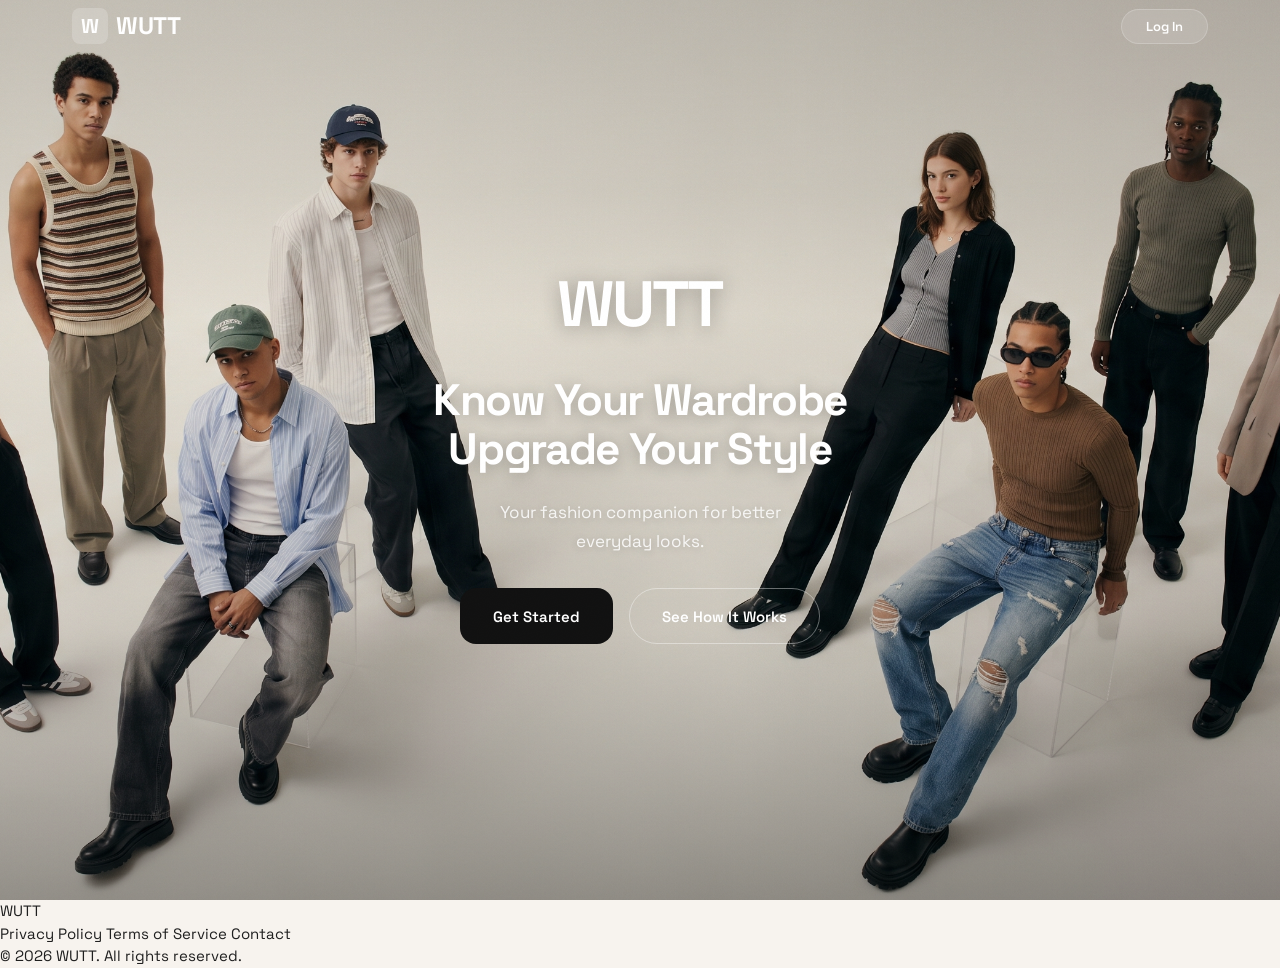
==== frontend/index.html @ 34804e74 "Checkpoint before Chapter 4 preparation" ====
<!DOCTYPE html>
<html lang="my">
<head>
  <meta charset="UTF-8">
  <meta name="viewport" content="width=device-width, initial-scale=1.0">
  <meta name="description" content="WUTT — Your wardrobe. Your occasion. Your perfect outfit. AI Fashion Companion.">
  <meta name="theme-color" content="#FFFFFF">
  <!-- Open Graph -->
  <meta property="og:title" content="WUTT — AI Personal Stylist">
  <meta property="og:description" content="Know your wardrobe. Upgrade your style. AI fashion companion for Myanmar.">
  <meta property="og:type" content="website">
  <meta property="og:image" content="assets/wutt-og-image.png">
  <meta property="og:image:width" content="1200">
  <meta property="og:image:height" content="630">
  <!-- Favicon -->
  <link rel="icon" type="image/svg+xml" href="assets/wutt-favicon.svg">
  <link rel="apple-touch-icon" href="assets/wutt-apple-touch-icon.png">
  <title>WUTT — AI Personal Stylist</title>
  <link rel="stylesheet" href="style.css">
  <link rel="preconnect" href="https://fonts.googleapis.com">
  <link rel="preconnect" href="https://fonts.gstatic.com" crossorigin>
  <link href="https://fonts.googleapis.com/css2?family=Space+Grotesk:wght@300;400;500;600;700&display=swap" rel="stylesheet">
</head>
<body>

  <a href="#main-content" class="skip-link">Skip to main content</a>

  <!-- Navbar — Logo + Login -->
  <nav class="navbar navbar--landing" role="navigation" aria-label="Main navigation">
    <div class="navbar__inner">
      <a href="/" class="navbar__logo" aria-label="WUTT Home">
        <span class="navbar__logo-icon" aria-hidden="true">W</span>
        WUTT
      </a>
      <button type="button" class="navbar__login-btn" id="navbarLoginBtn">Log In</button>
    </div>
  </nav>

  <!-- Landing Hero -->
  <main id="main-content">
    <section class="landing-hero" aria-labelledby="landing-hero-heading">
      <div class="landing-hero__bg" aria-hidden="true"></div>
      <div class="landing-hero__overlay" aria-hidden="true"></div>

      <div class="landing-hero__content">
        <div class="landing-hero__text">
          <div class="landing-hero__wordmark landing-hero__stagger-1" aria-hidden="true">WUTT</div>
          <h1 class="landing-hero__headline landing-hero__stagger-2" id="landing-hero-heading">
            Know Your Wardrobe<br>Upgrade Your Style
          </h1>
          <p class="landing-hero__subtitle landing-hero__stagger-3">
            Your fashion companion for better everyday looks.
          </p>
          <div class="landing-hero__cta landing-hero__stagger-3">
            <button type="button" class="btn btn--primary btn--lg" id="heroGetStartedBtn">Get Started</button>
            <button type="button" class="btn btn--ghost btn--lg" id="heroLearnMoreBtn">See How It Works</button>
          </div>
        </div>
      </div>
    </section>

    <!-- Landing Login Modal -->
    <div
      class="landing-modal-overlay" id="heroLoginOverlay"
      role="dialog" aria-modal="true" aria-labelledby="heroLoginTitle" aria-hidden="true"
    >
      <div class="login-card" id="heroLoginCard">
        <button class="login-card__close" id="heroLoginClose" aria-label="Close login" type="button">
          <svg width="18" height="18" viewBox="0 0 24 24" fill="none" stroke="currentColor" stroke-width="2.5" stroke-linecap="round" aria-hidden="true">
            <line x1="18" y1="6" x2="6" y2="18"/><line x1="6" y1="6" x2="18" y2="18"/>
          </svg>
        </button>
        <h2 class="login-card__title" id="heroLoginTitle">Welcome back</h2>
        <div class="login-card__social">
          <button type="button" class="btn btn--social" id="googleLoginBtn">
            <svg class="btn__icon" width="18" height="18" viewBox="0 0 24 24" aria-hidden="true">
              <path d="M22.56 12.25c0-.78-.07-1.53-.2-2.25H12v4.26h5.92a5.06 5.06 0 0 1-2.2 3.32v2.77h3.57c2.08-1.92 3.28-4.74 3.28-8.1z" fill="#4285F4"/>
              <path d="M12 23c2.97 0 5.46-.98 7.28-2.66l-3.57-2.77c-.98.66-2.23 1.06-3.71 1.06-2.86 0-5.29-1.93-6.16-4.53H2.18v2.84C3.99 20.53 7.7 23 12 23z" fill="#34A853"/>
              <path d="M5.84 14.09c-.22-.66-.35-1.36-.35-2.09s.13-1.43.35-2.09V7.07H2.18C1.43 8.55 1 10.22 1 12s.43 3.45 1.18 4.93l2.85-2.22.81-.62z" fill="#FBBC05"/>
              <path d="M12 5.38c1.62 0 3.06.56 4.21 1.64l3.15-3.15C17.45 2.09 14.97 1 12 1 7.7 1 3.99 3.47 2.18 7.07l3.66 2.84c.87-2.6 3.3-4.53 6.16-4.53z" fill="#EA4335"/>
            </svg>
            Continue with Google
          </button>
          <button type="button" class="btn btn--social btn--social-apple" id="appleLoginBtn">
            <svg class="btn__icon" width="18" height="18" viewBox="0 0 24 24" fill="currentColor" aria-hidden="true">
              <path d="M17.05 20.28c-.98.95-2.05.88-3.08.4-1.09-.5-2.08-.48-3.24 0-1.44.62-2.2.44-3.06-.4C2.79 15.25 3.51 7.59 9.05 7.31c1.35.07 2.29.74 3.08.8 1.18-.24 2.31-.93 3.57-.84 1.51.12 2.65.72 3.4 1.8-3.12 1.87-2.38 5.98.48 7.13-.57 1.5-1.31 2.99-2.54 4.09zM12.03 7.25c-.15-2.23 1.66-4.07 3.74-4.25.29 2.58-2.34 4.5-3.74 4.25z"/>
            </svg>
            Continue with Apple
          </button>
        </div>

        <div class="login-card__divider">
          <span>or</span>
        </div>

        <form class="login-card__form" id="heroLoginForm" novalidate>
          <div class="alert alert--error u-hidden" id="heroFormError" role="alert"></div>
          <div class="input">
            <label class="input__label" for="heroEmail">Email</label>
            <input class="input__field" type="email" id="heroEmail" name="email"
              placeholder="you@example.com" autocomplete="off" inputmode="email"
              required aria-required="true" aria-describedby="heroEmailError">
            <span class="input__error u-hidden" id="heroEmailError" role="alert"></span>
          </div>
          <div class="input">
            <label class="input__label" for="heroPassword">Password</label>
            <div class="input__wrapper">
              <input class="input__field" type="password" id="heroPassword" name="password"
                placeholder="Your password" autocomplete="new-password"
                required minlength="6" aria-required="true" aria-describedby="heroPasswordError">
              <button type="button" class="input__toggle-password" id="heroPasswordToggle" aria-label="Show password">
                <svg width="16" height="16" viewBox="0 0 24 24" fill="none" stroke="currentColor" stroke-width="2" stroke-linecap="round" aria-hidden="true">
                  <path d="M1 12s4-8 11-8 11 8 11 8-4 8-11 8-11-8-11-8z"/><circle cx="12" cy="12" r="3"/>
                </svg>
              </button>
            </div>
            <span class="input__error u-hidden" id="heroPasswordError" role="alert"></span>
          </div>
          <button type="button" class="login-card__forgot" id="heroForgotPassword">Forgot password?</button>
          <button type="submit" class="btn btn--primary btn--full" id="heroLoginSubmitBtn">
            <span class="btn__label">Log In</span>
            <span class="btn__spinner" aria-hidden="true"></span>
          </button>
        </form>

        <p class="login-card__switch">
          Don't have an account?
          <button type="button" id="heroSwitchToRegister" formnovalidate>Sign Up</button>
        </p>
      </div>
    </div>

    <!-- How WUTT styles you (hidden on landing) -->
    <section class="how-it-works u-hidden" aria-labelledby="how-heading">
      <h2 class="how-it-works__title" id="how-heading">How WUTT styles you</h2>
      <div class="how-it-works__grid">
        <div class="how-it-works__card">
          <div class="how-it-works__icon">
            <svg width="28" height="28" viewBox="0 0 24 24" fill="none" stroke="currentColor" stroke-width="1.5" stroke-linecap="round" stroke-linejoin="round">
              <path d="M23 19a2 2 0 0 1-2 2H3a2 2 0 0 1-2-2V8a2 2 0 0 1 2-2h4l2-3h6l2 3h4a2 2 0 0 1 2 2z"/>
              <circle cx="12" cy="13" r="4"/>
            </svg>
          </div>
          <h3 class="how-it-works__card-title">Know your wardrobe</h3>
          <p class="how-it-works__card-text">Upload your clothes. WUTT remembers them all.</p>
        </div>
        <div class="how-it-works__card">
          <div class="how-it-works__icon">
            <svg width="28" height="28" viewBox="0 0 24 24" fill="none" stroke="currentColor" stroke-width="1.5" stroke-linecap="round" stroke-linejoin="round">
              <circle cx="12" cy="12" r="10"/>
              <line x1="12" y1="8" x2="12" y2="12"/>
              <line x1="12" y1="12" x2="16" y2="12"/>
            </svg>
          </div>
          <h3 class="how-it-works__card-title">Match the moment</h3>
          <p class="how-it-works__card-text">Wedding, office, casual — WUTT picks what fits the occasion.</p>
        </div>
        <div class="how-it-works__card">
          <div class="how-it-works__icon">
            <svg width="28" height="28" viewBox="0 0 24 24" fill="none" stroke="currentColor" stroke-width="1.5" stroke-linecap="round" stroke-linejoin="round">
              <path d="M19 21l-7-5-7 5V5a2 2 0 0 1 2-2h10a2 2 0 0 1 2 2z"/>
            </svg>
          </div>
          <h3 class="how-it-works__card-title">Save the look</h3>
          <p class="how-it-works__card-text">Every outfit saved to your style history.</p>
        </div>
      </div>
    </section>
  </main>

  <!-- Footer -->
  <footer class="site-footer" role="contentinfo">
    <div class="site-footer__inner">
      <span class="site-footer__brand">WUTT</span>
      <nav class="site-footer__links" aria-label="Legal">
        <a href="#" class="site-footer__link">Privacy Policy</a>
        <a href="#" class="site-footer__link">Terms of Service</a>
        <a href="#" class="site-footer__link">Contact</a>
      </nav>
      <span class="site-footer__copy">&copy; 2026 WUTT. All rights reserved.</span>
    </div>
  </footer>

  <!-- Login Modal -->
  <div
    class="modal-overlay" id="loginModalOverlay"
    role="dialog" aria-modal="true" aria-labelledby="loginModalTitle" aria-hidden="true"
  >
    <div class="modal" id="loginModal">
      <div class="modal__header">
        <h2 class="modal__title" id="loginModalTitle">Log In</h2>
        <button class="modal__close" id="loginModalClose" aria-label="Close login dialog" type="button">
          <svg width="16" height="16" viewBox="0 0 24 24" fill="none" stroke="currentColor" stroke-width="2.5" stroke-linecap="round" aria-hidden="true">
            <line x1="18" y1="6" x2="6" y2="18"/><line x1="6" y1="6" x2="18" y2="18"/>
          </svg>
        </button>
      </div>
      <form id="loginForm" novalidate>
        <div class="modal__body">
          <div class="alert alert--error u-hidden" id="loginFormError" role="alert"></div>
          <div class="input">
            <label class="input__label" for="loginEmail">Email <span class="input__required" aria-hidden="true">*</span></label>
            <input class="input__field" type="email" id="loginEmail" name="email"
              placeholder="you@example.com" autocomplete="email" inputmode="email"
              required aria-required="true" aria-describedby="loginEmailError">
            <span class="input__error u-hidden" id="loginEmailError" role="alert"></span>
          </div>
          <div class="input">
            <label class="input__label" for="loginPassword">Password <span class="input__required" aria-hidden="true">*</span></label>
            <div class="input__wrapper">
              <input class="input__field" type="password" id="loginPassword" name="password"
                placeholder="Your password" autocomplete="current-password"
                required minlength="6" aria-required="true" aria-describedby="loginPasswordError">
              <button type="button" class="input__toggle-password" id="loginPasswordToggle" aria-label="Show password">
                <svg width="16" height="16" viewBox="0 0 24 24" fill="none" stroke="currentColor" stroke-width="2" stroke-linecap="round" aria-hidden="true">
                  <path d="M1 12s4-8 11-8 11 8 11 8-4 8-11 8-11-8-11-8z"/><circle cx="12" cy="12" r="3"/>
                </svg>
              </button>
            </div>
            <span class="input__error u-hidden" id="loginPasswordError" role="alert"></span>
          </div>
        </div>
        <div class="modal__footer">
          <button type="submit" class="btn btn--primary btn--full" id="loginSubmitBtn">
            <span class="btn__label">Log In</span>
            <span class="btn__spinner" aria-hidden="true"></span>
          </button>
          <p class="modal__switch">
            Don't have an account?
            <button type="button" id="switchToRegister" style="background:none;border:none;font-family:inherit;font-weight:600;font-size:inherit;color:var(--wutt-dark);cursor:pointer;">Sign Up</button>
          </p>
        </div>
      </form>
    </div>
  </div>

  <!-- Sign Up Modal -->
  <div
    class="landing-modal-overlay" id="registerModalOverlay"
    role="dialog" aria-modal="true" aria-labelledby="registerModalTitle" aria-hidden="true"
  >
    <div class="login-card" id="registerCard">
      <button class="login-card__close" id="registerModalClose" aria-label="Close sign up" type="button">
        <svg width="18" height="18" viewBox="0 0 24 24" fill="none" stroke="currentColor" stroke-width="2.5" stroke-linecap="round" aria-hidden="true">
          <line x1="18" y1="6" x2="6" y2="18"/><line x1="6" y1="6" x2="18" y2="18"/>
        </svg>
      </button>
      <h2 class="login-card__title" id="registerModalTitle">Create your style profile</h2>
      <p class="login-card__subtitle">Start building better everyday looks.</p>
      <div class="login-card__social">
        <button type="button" class="btn btn--social" id="googleRegisterBtn">
          <svg class="btn__icon" width="18" height="18" viewBox="0 0 24 24" aria-hidden="true">
            <path d="M22.56 12.25c0-.78-.07-1.53-.2-2.25H12v4.26h5.92a5.06 5.06 0 0 1-2.2 3.32v2.77h3.57c2.08-1.92 3.28-4.74 3.28-8.1z" fill="#4285F4"/>
            <path d="M12 23c2.97 0 5.46-.98 7.28-2.66l-3.57-2.77c-.98.66-2.23 1.06-3.71 1.06-2.86 0-5.29-1.93-6.16-4.53H2.18v2.84C3.99 20.53 7.7 23 12 23z" fill="#34A853"/>
            <path d="M5.84 14.09c-.22-.66-.35-1.36-.35-2.09s.13-1.43.35-2.09V7.07H2.18C1.43 8.55 1 10.22 1 12s.43 3.45 1.18 4.93l2.85-2.22.81-.62z" fill="#FBBC05"/>
            <path d="M12 5.38c1.62 0 3.06.56 4.21 1.64l3.15-3.15C17.45 2.09 14.97 1 12 1 7.7 1 3.99 3.47 2.18 7.07l3.66 2.84c.87-2.6 3.3-4.53 6.16-4.53z" fill="#EA4335"/>
          </svg>
          Continue with Google
        </button>
        <button type="button" class="btn btn--social btn--social-apple" id="appleRegisterBtn">
          <svg class="btn__icon" width="18" height="18" viewBox="0 0 24 24" fill="currentColor" aria-hidden="true">
            <path d="M17.05 20.28c-.98.95-2.05.88-3.08.4-1.09-.5-2.08-.48-3.24 0-1.44.62-2.2.44-3.06-.4C2.79 15.25 3.51 7.59 9.05 7.31c1.35.07 2.29.74 3.08.8 1.18-.24 2.31-.93 3.57-.84 1.51.12 2.65.72 3.4 1.8-3.12 1.87-2.38 5.98.48 7.13-.57 1.5-1.31 2.99-2.54 4.09zM12.03 7.25c-.15-2.23 1.66-4.07 3.74-4.25.29 2.58-2.34 4.5-3.74 4.25z"/>
          </svg>
          Continue with Apple
        </button>
      </div>

      <div class="login-card__divider">
        <span>or</span>
      </div>

      <form class="login-card__form" id="registerForm" novalidate>
        <div class="alert alert--error u-hidden" id="registerFormError" role="alert"></div>
        <div class="input">
          <label class="input__label" for="registerName">Name</label>
          <input class="input__field" type="text" id="registerName" name="name"
            placeholder="Your name" autocomplete="off"
            aria-describedby="registerNameError">
          <span class="input__error u-hidden" id="registerNameError" role="alert"></span>
        </div>
        <div class="input">
          <label class="input__label" for="registerEmail">Email</label>
          <input class="input__field" type="email" id="registerEmail" name="email"
            placeholder="you@example.com" autocomplete="off" inputmode="email"
            required aria-required="true" aria-describedby="registerEmailError">
          <span class="input__error u-hidden" id="registerEmailError" role="alert"></span>
        </div>
        <div class="input">
          <label class="input__label" for="registerPassword">Password</label>
          <div class="input__wrapper">
            <input class="input__field" type="password" id="registerPassword" name="password"
              placeholder="At least 6 characters" autocomplete="new-password"
              required minlength="6" aria-required="true" aria-describedby="registerPasswordError">
            <button type="button" class="input__toggle-password" id="registerPasswordToggle" aria-label="Show password">
              <svg width="16" height="16" viewBox="0 0 24 24" fill="none" stroke="currentColor" stroke-width="2" stroke-linecap="round" aria-hidden="true">
                <path d="M1 12s4-8 11-8 11 8 11 8-4 8-11 8-11-8-11-8z"/><circle cx="12" cy="12" r="3"/>
              </svg>
            </button>
          </div>
          <span class="input__error u-hidden" id="registerPasswordError" role="alert"></span>
        </div>
        <button type="submit" class="btn btn--primary btn--full" id="registerSubmitBtn">
          <span class="btn__label">Create Account</span>
          <span class="btn__spinner" aria-hidden="true"></span>
        </button>
      </form>

      <p class="login-card__switch">
        Already have an account?
        <button type="button" id="switchToLogin" formnovalidate>Log In</button>
      </p>
    </div>
  </div>

  <!-- Style Quiz — Onboarding -->
  <section class="style-quiz u-hidden" id="styleQuiz" aria-labelledby="styleQuizHeading">
    <div class="style-quiz__inner">
      <header class="style-quiz__header">
        <span class="style-quiz__step">Step 1 of 2</span>
        <h1 class="style-quiz__title" id="styleQuizHeading">What style feels most like you?</h1>
        <p class="style-quiz__subtitle">Pick all that resonate. We'll refine as you go.</p>
      </header>

      <div class="style-quiz__grid" id="styleQuizGrid">
        <button type="button" class="style-card" data-style="minimal" aria-pressed="false">
          <div class="style-card__visual style-card__visual--minimal">
            <img class="style-card__img" src="assets/styles/minimal.png" alt="" loading="lazy" onerror="this.style.display='none'">
          </div>
          <div class="style-card__info">
            <span class="style-card__label">Minimal</span>
            <span class="style-card__tag">Clean lines · Neutral tones</span>
          </div>
          <span class="style-card__check" aria-hidden="true">
            <svg width="14" height="14" viewBox="0 0 24 24" fill="none" stroke="currentColor" stroke-width="3" stroke-linecap="round" stroke-linejoin="round"><polyline points="20 6 9 17 4 12"/></svg>
          </span>
        </button>

        <button type="button" class="style-card" data-style="streetwear" aria-pressed="false">
          <div class="style-card__visual style-card__visual--streetwear">
            <img class="style-card__img" src="assets/styles/streetwear.png" alt="" loading="lazy" onerror="this.style.display='none'">
          </div>
          <div class="style-card__info">
            <span class="style-card__label">Streetwear</span>
            <span class="style-card__tag">Oversized · Relaxed · Off-duty</span>
          </div>
          <span class="style-card__check" aria-hidden="true">
            <svg width="14" height="14" viewBox="0 0 24 24" fill="none" stroke="currentColor" stroke-width="3" stroke-linecap="round" stroke-linejoin="round"><polyline points="20 6 9 17 4 12"/></svg>
          </span>
        </button>

        <button type="button" class="style-card" data-style="old-money" aria-pressed="false">
          <div class="style-card__visual style-card__visual--old-money">
            <img class="style-card__img" src="assets/styles/old-money.png" alt="" loading="lazy" onerror="this.style.display='none'">
          </div>
          <div class="style-card__info">
            <span class="style-card__label">Old Money</span>
            <span class="style-card__tag">Tailored · Neutral · Refined</span>
          </div>
          <span class="style-card__check" aria-hidden="true">
            <svg width="14" height="14" viewBox="0 0 24 24" fill="none" stroke="currentColor" stroke-width="3" stroke-linecap="round" stroke-linejoin="round"><polyline points="20 6 9 17 4 12"/></svg>
          </span>
        </button>

        <button type="button" class="style-card" data-style="clean-fit" aria-pressed="false">
          <div class="style-card__visual style-card__visual--clean-fit">
            <img class="style-card__img" src="assets/styles/clean-fit.png" alt="" loading="lazy" onerror="this.style.display='none'">
          </div>
          <div class="style-card__info">
            <span class="style-card__label">Clean Fit</span>
            <span class="style-card__tag">Crisp basics · Everyday style</span>
          </div>
          <span class="style-card__check" aria-hidden="true">
            <svg width="14" height="14" viewBox="0 0 24 24" fill="none" stroke="currentColor" stroke-width="3" stroke-linecap="round" stroke-linejoin="round"><polyline points="20 6 9 17 4 12"/></svg>
          </span>
        </button>

        <button type="button" class="style-card" data-style="korean-casual" aria-pressed="false">
          <div class="style-card__visual style-card__visual--korean-casual">
            <img class="style-card__img" src="assets/styles/korean-casual.png" alt="" loading="lazy" onerror="this.style.display='none'">
          </div>
          <div class="style-card__info">
            <span class="style-card__label">Korean Casual</span>
            <span class="style-card__tag">Soft layers · Calm tones</span>
          </div>
          <span class="style-card__check" aria-hidden="true">
            <svg width="14" height="14" viewBox="0 0 24 24" fill="none" stroke="currentColor" stroke-width="3" stroke-linecap="round" stroke-linejoin="round"><polyline points="20 6 9 17 4 12"/></svg>
          </span>
        </button>

        <button type="button" class="style-card" data-style="vintage" aria-pressed="false">
          <div class="style-card__visual style-card__visual--vintage">
            <img class="style-card__img" src="assets/styles/vintage.png" alt="" loading="lazy" onerror="this.style.display='none'">
          </div>
          <div class="style-card__info">
            <span class="style-card__label">Vintage</span>
            <span class="style-card__tag">Retro textures · Modern thrift</span>
          </div>
          <span class="style-card__check" aria-hidden="true">
            <svg width="14" height="14" viewBox="0 0 24 24" fill="none" stroke="currentColor" stroke-width="3" stroke-linecap="round" stroke-linejoin="round"><polyline points="20 6 9 17 4 12"/></svg>
          </span>
        </button>

        <button type="button" class="style-card" data-style="y2k" aria-pressed="false">
          <div class="style-card__visual style-card__visual--y2k">
            <img class="style-card__img" src="assets/styles/y2k.png" alt="" loading="lazy" onerror="this.style.display='none'">
          </div>
          <div class="style-card__info">
            <span class="style-card__label">Y2K</span>
            <span class="style-card__tag">playful · nostalgic · statement</span>
          </div>
          <span class="style-card__check" aria-hidden="true">
            <svg width="14" height="14" viewBox="0 0 24 24" fill="none" stroke="currentColor" stroke-width="3" stroke-linecap="round" stroke-linejoin="round"><polyline points="20 6 9 17 4 12"/></svg>
          </span>
        </button>

        <button type="button" class="style-card" data-style="dark-academia" aria-pressed="false">
          <div class="style-card__visual style-card__visual--dark-academia">
            <img class="style-card__img" src="assets/styles/dark-academia.png" alt="" loading="lazy" onerror="this.style.display='none'">
          </div>
          <div class="style-card__info">
            <span class="style-card__label">Dark Academia</span>
            <span class="style-card__tag">Dark layers · Refined mood</span>
          </div>
          <span class="style-card__check" aria-hidden="true">
            <svg width="14" height="14" viewBox="0 0 24 24" fill="none" stroke="currentColor" stroke-width="3" stroke-linecap="round" stroke-linejoin="round"><polyline points="20 6 9 17 4 12"/></svg>
          </span>
        </button>
      </div>

      <footer class="style-quiz__footer">
        <button type="button" class="btn btn--primary btn--quiz-continue" id="styleQuizContinue" disabled>
          <span class="btn__label">Continue</span>
        </button>
        <button type="button" class="style-quiz__skip" id="styleQuizSkip">Skip for now</button>
      </footer>
    </div>
  </section>

  <!-- ============================================================
  Welcome Loading Screen
  ============================================================ -->
  <section class="welcome-screen u-hidden" id="welcomeScreen" aria-hidden="true">
    <div class="welcome-screen__inner">
      <div class="welcome-screen__wordmark">WUTT</div>
      <h1 class="welcome-screen__title">Welcome to WUTT</h1>
      <p class="welcome-screen__subtitle">Preparing your personal style space…</p>
      <div class="welcome-screen__loader">
        <span class="welcome-screen__dot"></span>
        <span class="welcome-screen__dot"></span>
        <span class="welcome-screen__dot"></span>
      </div>
    </div>
  </section>

  <!-- ============================================================
  Main Chat Screen
  ============================================================ -->
  <section class="chat-app u-hidden" id="chatApp" aria-hidden="true">

    <!-- Slim sidebar — icon-only nav -->
    <nav class="chat-sidebar" id="chatSidebar">
      <a class="chat-sidebar__logo" href="#" aria-label="WUTT home">
        <svg width="26" height="26" viewBox="0 0 32 32" fill="none"><rect width="32" height="32" rx="8" fill="currentColor" opacity="0.12"/><path d="M10 22V10l6 4-6 4zm6 0h6" stroke="currentColor" stroke-width="2.2" stroke-linecap="round" stroke-linejoin="round"/></svg>
      </a>
      <button class="chat-sidebar__item chat-sidebar__item--active" aria-label="AI Stylist" data-panel="home">
        <svg width="20" height="20" viewBox="0 0 24 24" fill="none" stroke="currentColor" stroke-width="1.8"><path d="M12 2L9 9l-7 3 7 3 3 7 3-7 7-3-7-3z"/></svg>
      </button>
      <button class="chat-sidebar__item" aria-label="Wardrobe" data-panel="wardrobe">
        <svg width="20" height="20" viewBox="0 0 24 24" fill="none" stroke="currentColor" stroke-width="1.8"><rect x="2" y="7" width="20" height="15" rx="2"/><path d="M16 7V5a2 2 0 0 0-4 0v2"/></svg>
      </button>
      <div class="chat-sidebar__spacer"></div>
      <button class="chat-sidebar__item" aria-label="Profile" data-panel="profile">
        <svg width="20" height="20" viewBox="0 0 24 24" fill="none" stroke="currentColor" stroke-width="1.8"><path d="M20 21v-2a4 4 0 0 0-4-4H8a4 4 0 0 0-4 4v2"/><circle cx="12" cy="7" r="4"/></svg>
      </button>
      <button class="chat-sidebar__item" aria-label="Log out" id="logoutBtn">
        <svg width="20" height="20" viewBox="0 0 24 24" fill="none" stroke="currentColor" stroke-width="1.8"><path d="M9 21H5a2 2 0 0 1-2-2V5a2 2 0 0 1 2-2h4"/><polyline points="16 17 21 12 16 7"/><line x1="21" y1="12" x2="9" y2="12"/></svg>
      </button>
    </nav>

    <!-- Wardrobe drawer -->
    <aside class="wardrobe-drawer u-hidden" id="wardrobeDrawer" aria-hidden="true">
      <div class="wardrobe-drawer__header">
        <h3 class="wardrobe-drawer__title">Wardrobe</h3>
        <button class="wardrobe-drawer__close" id="wardrobeDrawerClose" aria-label="Close wardrobe">
          <svg width="16" height="16" viewBox="0 0 24 24" fill="none" stroke="currentColor" stroke-width="2"><line x1="18" y1="6" x2="6" y2="18"/><line x1="6" y1="6" x2="18" y2="18"/></svg>
        </button>
      </div>
      <div class="sidebar-wardrobe" id="sidebarWardrobe">
        <div class="sidebar-wardrobe__empty">
          <p>No items yet.</p>
          <p class="sidebar-wardrobe__hint">Add clothes through the chat — WUTT will detect category, color, and style.</p>
          <span class="sidebar-coming-soon">Studio Cut coming soon — clean background removal for your photos.</span>
        </div>
      </div>
    </aside>

    <!-- Main chat area -->
    <div class="chat-main">
      <!-- Wardrobe — Full Page -->
      <div class="wardrobe-view u-hidden" id="wardrobeView" aria-hidden="true">
        <div class="wardrobe-view__scroll">
          <div class="wardrobe-view__header">
            <div class="wardrobe-view__header-text">
              <h1 class="wardrobe-view__title">My Wardrobe</h1>
              <p class="wardrobe-view__subtitle">Your personal fashion closet</p>
            </div>
            <div class="wardrobe-view__actions">
              <button class="wardrobe-view__add-btn" id="wardrobeAddBtn" type="button">
                <svg width="16" height="16" viewBox="0 0 24 24" fill="none" stroke="currentColor" stroke-width="2.5" stroke-linecap="round"><line x1="12" y1="5" x2="12" y2="19"/><line x1="5" y1="12" x2="19" y2="12"/></svg>
                Add Item
              </button>
              <button class="wardrobe-view__select-btn" id="wardrobeSelectBtn" type="button">
                <svg width="16" height="16" viewBox="0 0 24 24" fill="none" stroke="currentColor" stroke-width="2.5" stroke-linecap="round" stroke-linejoin="round"><polyline points="9 11 12 14 22 4"/><path d="M21 12v7a2 2 0 0 1-2 2H5a2 2 0 0 1-2-2V5a2 2 0 0 1 2-2h11"/></svg>
                Select
              </button>
              <div class="wardrobe-view__search">
                <svg class="wardrobe-view__search-icon" width="16" height="16" viewBox="0 0 24 24" fill="none" stroke="currentColor" stroke-width="2" stroke-linecap="round"><circle cx="11" cy="11" r="8"/><line x1="21" y1="21" x2="16.65" y2="16.65"/></svg>
                <input class="wardrobe-view__search-input" type="text" placeholder="Search your closet..." id="wardrobeSearchInput" autocomplete="off">
              </div>
            </div>
            <div class="wardrobe-view__bulk-bar u-hidden" id="wardrobeBulkBar">
              <span class="wardrobe-view__bulk-count" id="wardrobeBulkCount">0 selected</span>
              <button class="wardrobe-view__bulk-delete" id="wardrobeBulkDelete" type="button">Delete selected</button>
              <button class="wardrobe-view__bulk-cancel" id="wardrobeBulkCancel" type="button">Cancel</button>
            </div>
          </div>

          <!-- Category Filters -->
          <div class="wardrobe-view__filters" id="wardrobeFilters">
            <button class="wardrobe-view__filter wardrobe-view__filter--active" data-filter="all" type="button">All</button>
            <button class="wardrobe-view__filter" data-filter="tops" type="button">Tops</button>
            <button class="wardrobe-view__filter" data-filter="bottoms" type="button">Bottoms</button>
            <button class="wardrobe-view__filter" data-filter="dresses" type="button">Dresses</button>
            <button class="wardrobe-view__filter" data-filter="outerwear" type="button">Outerwear</button>
            <button class="wardrobe-view__filter" data-filter="shoes" type="button">Shoes</button>
            <button class="wardrobe-view__filter" data-filter="accessories" type="button">Accessories</button>
          </div>

          <!-- Fashion Closet Grid -->
          <div class="wardrobe-view__grid" id="wardrobeGrid">
            <!-- Empty state -->
            <div class="wardrobe-view__empty" id="wardrobeEmpty">
              <div class="wardrobe-view__empty-icon" aria-hidden="true">
                <svg width="48" height="48" viewBox="0 0 24 24" fill="none" stroke="currentColor" stroke-width="1.2" stroke-linecap="round" stroke-linejoin="round">
                  <rect x="2" y="7" width="20" height="15" rx="2"/>
                  <path d="M16 7V5a2 2 0 0 0-4 0v2"/>
                </svg>
              </div>
              <h3 class="wardrobe-view__empty-title">Your closet is empty</h3>
              <p class="wardrobe-view__empty-hint">Add clothes through the chat — WUTT will detect category, color, and style.</p>
            </div>
          </div>

          <!-- AI Closet Tools -->
          <div class="wardrobe-tools" id="wardrobeTools">
            <div class="wardrobe-tools__icon" aria-hidden="true">
              <svg width="24" height="24" viewBox="0 0 24 24" fill="none" stroke="currentColor" stroke-width="1.8" stroke-linecap="round" stroke-linejoin="round">
                <path d="M12 2L9 9l-7 3 7 3 3 7 3-7 7-3-7-3z"/>
              </svg>
            </div>
            <div class="wardrobe-tools__text">
              <h3 class="wardrobe-tools__title">AI Closet Tools</h3>
              <p class="wardrobe-tools__desc">Style recommendations, outfit builder, and wardrobe analysis — coming soon.</p>
            </div>
            <span class="wardrobe-tools__badge">Coming Soon</span>
          </div>
        </div>
      </div>

      <!-- Wardrobe Upload Modal -->
      <div class="wardrobe-modal-overlay u-hidden" id="wardrobeModal" aria-hidden="true">
        <div class="wardrobe-modal">
          <div class="wardrobe-modal__header">
            <h3 class="wardrobe-modal__title">Add to Wardrobe</h3>
            <button class="wardrobe-modal__close" id="wardrobeModalClose" aria-label="Close" type="button">
              <svg width="18" height="18" viewBox="0 0 24 24" fill="none" stroke="currentColor" stroke-width="2.5" stroke-linecap="round"><line x1="18" y1="6" x2="6" y2="18"/><line x1="6" y1="6" x2="18" y2="18"/></svg>
            </button>
          </div>

          <!-- Step 1: Upload -->
          <div class="wardrobe-modal__step" id="wardrobeModalUpload">
            <div class="wardrobe-modal__upload-area" id="wardrobeUploadArea">
              <div class="wardrobe-modal__upload-icon" aria-hidden="true">
                <svg width="32" height="32" viewBox="0 0 24 24" fill="none" stroke="currentColor" stroke-width="1.5" stroke-linecap="round" stroke-linejoin="round">
                  <rect x="3" y="3" width="18" height="18" rx="2"/>
                  <circle cx="8.5" cy="8.5" r="1.5"/>
                  <polyline points="21 15 16 10 5 21"/>
                </svg>
              </div>
              <p class="wardrobe-modal__upload-text">Drop a photo or tap to upload</p>
              <p class="wardrobe-modal__upload-hint">JPG, PNG — AI will detect category, color, and style</p>
            </div>
            <input type="file" id="wardrobeModalFileInput" accept="image/*" class="u-hidden" aria-hidden="true">
          </div>

          <!-- Step 2: Preview + AI Detection -->
          <div class="wardrobe-modal__step u-hidden" id="wardrobeModalPreview">
            <div class="wardrobe-modal__preview">
              <img class="wardrobe-modal__preview-img" id="wardrobePreviewImg" src="" alt="Preview">
            </div>
            <div class="wardrobe-modal__detected" id="wardrobeDetected">
              <div class="wardrobe-modal__detected-header">
                <span class="wardrobe-modal__ai-badge">
                  <svg width="12" height="12" viewBox="0 0 24 24" fill="none" stroke="currentColor" stroke-width="2.5"><path d="M12 2L9 9l-7 3 7 3 3 7 3-7 7-3-7-3z"/></svg>
                  AI Detected
                </span>
              </div>
              <div class="wardrobe-modal__field">
                <label class="wardrobe-modal__label">Category</label>
                <span class="wardrobe-modal__value" id="detectedCategory">—</span>
              </div>
              <div class="wardrobe-modal__field">
                <label class="wardrobe-modal__label">Color</label>
                <span class="wardrobe-modal__value" id="detectedColor">—</span>
              </div>
              <div class="wardrobe-modal__field">
                <label class="wardrobe-modal__label">Style</label>
                <span class="wardrobe-modal__value" id="detectedStyle">—</span>
              </div>
              <div class="wardrobe-modal__field">
                <label class="wardrobe-modal__label">Material</label>
                <span class="wardrobe-modal__value" id="detectedMaterial">—</span>
              </div>
              <div class="wardrobe-modal__field">
                <label class="wardrobe-modal__label">Occasions</label>
                <span class="wardrobe-modal__value" id="detectedOccasions">—</span>
              </div>
            </div>
            <div class="wardrobe-modal__footer">
              <button class="wardrobe-modal__btn wardrobe-modal__btn--secondary" id="wardrobeModalRetake" type="button">Retake</button>
              <button class="wardrobe-modal__btn wardrobe-modal__btn--primary" id="wardrobeModalSave" type="button">Save to Wardrobe</button>
            </div>
          </div>

          <!-- Step 3: Saved confirmation -->
          <div class="wardrobe-modal__step u-hidden" id="wardrobeModalSaved">
            <div class="wardrobe-modal__saved">
              <div class="wardrobe-modal__saved-icon" aria-hidden="true">
                <svg width="32" height="32" viewBox="0 0 24 24" fill="none" stroke="currentColor" stroke-width="2" stroke-linecap="round" stroke-linejoin="round"><path d="M22 11.08V12a10 10 0 1 1-5.93-9.14"/><polyline points="22 4 12 14.01 9 11.01"/></svg>
              </div>
              <h3 class="wardrobe-modal__saved-title">Saved!</h3>
              <p class="wardrobe-modal__saved-hint">Item added to your wardrobe.</p>
              <button class="wardrobe-modal__btn wardrobe-modal__btn--primary" id="wardrobeModalDone" type="button">Done</button>
            </div>
          </div>
        </div>
      </div>

      <!-- Shop Home — Phase 3: Coming Soon -->
      <div class="shop-view u-hidden" id="shopView">
        <div class="shop-view__scroll">
          <div class="shop-locked">
            <div class="shop-locked__icon" aria-hidden="true">
              <svg width="48" height="48" viewBox="0 0 24 24" fill="none" stroke="currentColor" stroke-width="1.2" stroke-linecap="round" stroke-linejoin="round">
                <rect x="3" y="11" width="18" height="11" rx="2" ry="2"/>
                <path d="M7 11V7a5 5 0 0 1 10 0v4"/>
              </svg>
            </div>
            <span class="shop-locked__badge">Phase 3</span>
            <h2 class="shop-locked__title">Shop & Sellers</h2>
            <p class="shop-locked__desc">Browse curated styles from local shops. Buy directly from your outfit recommendations.</p>
            <div class="shop-locked__features">
              <div class="shop-locked__feature">
                <svg width="16" height="16" viewBox="0 0 24 24" fill="none" stroke="currentColor" stroke-width="1.5"><path d="M6 2L3 6v14a2 2 0 002 2h14a2 2 0 002-2V6l-3-4z"/><line x1="3" y1="6" x2="21" y2="6"/><path d="M16 10a4 4 0 01-8 0"/></svg>
                <span>Curated marketplace</span>
              </div>
              <div class="shop-locked__feature">
                <svg width="16" height="16" viewBox="0 0 24 24" fill="none" stroke="currentColor" stroke-width="1.5"><circle cx="12" cy="12" r="10"/><path d="M9.09 9a3 3 0 015.83 1c0 2-3 3-3 3"/><line x1="12" y1="17" x2="12.01" y2="17"/></svg>
                <span>AI-powered recommendations</span>
              </div>
              <div class="shop-locked__feature">
                <svg width="16" height="16" viewBox="0 0 24 24" fill="none" stroke="currentColor" stroke-width="1.5"><path d="M20.84 4.61a5.5 5.5 0 00-7.78 0L12 5.67l-1.06-1.06a5.5 5.5 0 00-7.78 7.78l1.06 1.06L12 21.23l7.78-7.78 1.06-1.06a5.5 5.5 0 000-7.78z"/></svg>
                <span>Save to wishlist</span>
              </div>
            </div>
            <button class="btn btn--primary btn--locked" type="button" disabled>
              <span>Coming Soon</span>
            </button>
            <button class="btn btn--ghost btn--back-chat" type="button" id="shopBackToChat">
              ← Back to AI Stylist
            </button>
          </div>
        </div>
      </div>

      <!-- Wishlist — saved products -->
      <div class="wishlist-view u-hidden" id="wishlistView">
        <div class="wishlist-view__header">
          <h2 class="wishlist-view__title">Wishlist</h2>
          <span class="wishlist-view__count" id="wishlistCount">0 items</span>
        </div>
        <div class="wishlist-view__body">
          <div class="wishlist-grid" id="wishlistGrid"></div>
          <div class="wishlist-empty u-hidden" id="wishlistEmpty">
            <svg width="40" height="40" viewBox="0 0 24 24" fill="none" stroke="currentColor" stroke-width="1.5" opacity="0.3"><path d="M20.84 4.61a5.5 5.5 0 0 0-7.78 0L12 5.67l-1.06-1.06a5.5 5.5 0 0 0-7.78 7.78l1.06 1.06L12 21.23l7.78-7.78 1.06-1.06a5.5 5.5 0 0 0 0-7.78z"/></svg>
            <p>Your wishlist is empty</p>
            <span>Tap the heart on any product to save it here</span>
          </div>
        </div>
      </div>

      <!-- AI Chat FAB — top-right corner -->
      <button class="ai-chat-fab" id="aiChatFab" aria-label="Open AI Stylist" type="button">
        <svg width="22" height="22" viewBox="0 0 36 36" fill="none"><rect width="36" height="36" rx="12" fill="currentColor" opacity="0.15"/><path d="M9 25V12l8 5.5-8 5.5zm8 0h8" stroke="currentColor" stroke-width="2.4" stroke-linecap="round" stroke-linejoin="round"/></svg>
      </button>

      <!-- Profile — premium 2-column dashboard -->
      <div class="profile-view u-hidden" id="profileView">
        <div class="profile-view__scroll">

          <div class="pf-layout">

            <!-- LEFT: Sticky profile summary sidebar -->
            <aside class="pf-sidebar">
              <div class="pf-sidebar__card">

                <!-- Photo upload area -->
                <div class="pf-photo-upload" id="profilePhotoUpload" role="button" tabindex="0" aria-label="Upload profile photo">
                  <div class="pf-photo-upload__avatar" id="profileCardAvatar">?</div>
                  <div class="pf-photo-upload__overlay">
                    <svg width="20" height="20" viewBox="0 0 24 24" fill="none" stroke="currentColor" stroke-width="2" stroke-linecap="round"><rect x="3" y="3" width="18" height="18" rx="2"/><circle cx="8.5" cy="8.5" r="1.5"/><polyline points="21 15 16 10 5 21"/></svg>
                    <span>Change Photo</span>
                  </div>
                  <img class="pf-photo-upload__img u-hidden" id="profilePhotoImg" alt="Profile photo">
                </div>
                <input type="file" id="profilePhotoInput" accept="image/*" class="u-hidden" aria-hidden="true">

                <h2 class="pf-sidebar__name" id="profileCardName">Your Name</h2>
                <p class="pf-sidebar__email" id="profileCardEmail">—</p>

                <div class="pf-sidebar__badges">
                  <span class="pf-badge" id="profileCardStyle">—</span>
                  <span class="pf-badge pf-badge--location" id="profileCardCity">—</span>
                </div>

                <button class="pf-sidebar__edit-btn" id="profileEditBtn" type="button">
                  <svg width="14" height="14" viewBox="0 0 24 24" fill="none" stroke="currentColor" stroke-width="2" stroke-linecap="round"><path d="M11 4H4a2 2 0 0 0-2 2v14a2 2 0 0 0 2 2h14a2 2 0 0 0 2-2v-7"/><path d="M18.5 2.5a2.121 2.121 0 0 1 3 3L12 15l-4 1 1-4 9.5-9.5z"/></svg>
                  Edit Profile
                </button>

                <!-- Quick wardrobe stats -->
                <div class="pf-sidebar__stats">
                  <div class="pf-sidebar__stat">
                    <span class="pf-sidebar__stat-num" id="profileCardWardrobeCount">0</span>
                    <span class="pf-sidebar__stat-label">Items</span>
                  </div>
                  <div class="pf-sidebar__stat">
                    <span class="pf-sidebar__stat-num" id="profileCardWardrobeCats">0</span>
                    <span class="pf-sidebar__stat-label">Styles</span>
                  </div>
                  <div class="pf-sidebar__stat">
                    <span class="pf-sidebar__stat-num" id="profileCardWardrobeColors">0</span>
                    <span class="pf-sidebar__stat-label">Colors</span>
                  </div>
                </div>
              </div>
            </aside>

            <!-- RIGHT: Profile sections -->
            <div class="pf-main">

              <!-- Public Profile -->
              <div class="pf-section">
                <div class="pf-section__header">
                  <h3 class="pf-section__title">Public Profile</h3>
                  <button class="pf-section__edit" data-edit-section="public" type="button">Edit</button>
                </div>
                <div class="pf-section__body">
                  <div class="pf-field">
                    <span class="pf-field__label">Name</span>
                    <span class="pf-field__value" id="profileCardName2">—</span>
                  </div>
                  <div class="pf-field">
                    <span class="pf-field__label">Gender</span>
                    <span class="pf-field__value" id="profileCardGender">—</span>
                  </div>
                  <div class="pf-field">
                    <span class="pf-field__label">Location</span>
                    <span class="pf-field__value" id="profileCardLocation">—</span>
                  </div>
                </div>
              </div>

              <!-- Style Identity -->
              <div class="pf-section">
                <div class="pf-section__header">
                  <h3 class="pf-section__title">Style Identity</h3>
                  <button class="pf-section__edit" data-edit-section="style" type="button">Edit</button>
                </div>
                <div class="pf-section__body">
                  <div class="pf-field pf-field--block">
                    <span class="pf-field__label">Style Quiz Results</span>
                    <div class="pf-field__tags" id="profileCardStyleTags">
                      <span class="pf-tag pf-tag--empty">Complete the style quiz to set preferences</span>
                    </div>
                  </div>
                  <div class="pf-field pf-field--block">
                    <span class="pf-field__label">Favorite Styles</span>
                    <div class="pf-field__tags" id="profileCardFavoriteStyles">
                      <span class="pf-tag pf-tag--empty">—</span>
                    </div>
                  </div>
                  <div class="pf-field">
                    <span class="pf-field__label">Outfit Vibe</span>
                    <span class="pf-field__value" id="profileCardOutfitVibe">—</span>
                  </div>
                </div>
              </div>

              <!-- Shopping Preferences — Phase 3: hidden for now -->
              <div class="pf-section u-hidden">
                <div class="pf-section__header">
                  <h3 class="pf-section__title">Shopping Preferences</h3>
                  <button class="pf-section__edit" data-edit-section="shopping" type="button">Edit</button>
                </div>
                <div class="pf-section__body">
                  <div class="pf-field">
                    <span class="pf-field__label">Budget Range</span>
                    <span class="pf-field__value" id="profileCardBudgetRange">—</span>
                  </div>
                  <div class="pf-field">
                    <span class="pf-field__label">Favorite Shops</span>
                    <span class="pf-field__value" id="profileCardFavoriteShops">—</span>
                  </div>
                  <div class="pf-field">
                    <span class="pf-field__label">Shopping Style</span>
                    <span class="pf-field__value" id="profileCardShoppingStyle">—</span>
                  </div>
                  <div class="pf-field">
                    <span class="pf-field__label">Shopping Preference</span>
                    <span class="pf-field__value" id="profileCardShoppingPreference">—</span>
                  </div>
                </div>
              </div>

              <!-- Sizes & Fit -->
              <div class="pf-section">
                <div class="pf-section__header">
                  <h3 class="pf-section__title">Sizes &amp; Fit</h3>
                  <button class="pf-section__edit" data-edit-section="sizes" type="button">Edit</button>
                </div>
                <div class="pf-section__body">
                  <div class="pf-field">
                    <span class="pf-field__label">Height</span>
                    <span class="pf-field__value" id="profileCardHeight">—</span>
                  </div>
                  <div class="pf-field">
                    <span class="pf-field__label">Top Size</span>
                    <span class="pf-field__value" id="profileCardTopSize">—</span>
                  </div>
                  <div class="pf-field">
                    <span class="pf-field__label">Bottom Size</span>
                    <span class="pf-field__value" id="profileCardBottomSize">—</span>
                  </div>
                  <div class="pf-field">
                    <span class="pf-field__label">Shoe Size</span>
                    <span class="pf-field__value" id="profileCardShoeSize">—</span>
                  </div>
                  <div class="pf-field">
                    <span class="pf-field__label">Fit Preference</span>
                    <span class="pf-field__value" id="profileCardFitPreference">—</span>
                  </div>
                  <div class="pf-field">
                    <span class="pf-field__label">Skin Tone</span>
                    <span class="pf-field__value" id="profileCardSkinTone">—</span>
                  </div>
                </div>
              </div>

              <!-- Coupons / Offers -->
              <div class="pf-section">
                <div class="pf-section__header">
                  <h3 class="pf-section__title">Coupons & Offers</h3>
                  <button class="pf-section__edit" id="couponSeeAllBtn" type="button">See all</button>
                </div>
                <div class="pf-section__body">
                  <div class="pf-coupon-preview" id="profileCoupons">
                    <!-- Coupon ticket 1 -->
                    <div class="pf-ticket">
                      <div class="pf-ticket__left">
                        <span class="pf-ticket__offer">10% OFF</span>
                        <span class="pf-ticket__desc">First purchase discount</span>
                      </div>
                      <div class="pf-ticket__divider"></div>
                      <div class="pf-ticket__right">
                        <span class="pf-ticket__code">STYLE10</span>
                        <button class="pf-ticket__copy" type="button" data-code="STYLE10" aria-label="Copy coupon code">Copy</button>
                      </div>
                    </div>
                    <!-- Coupon ticket 2 -->
                    <div class="pf-ticket pf-ticket--green">
                      <div class="pf-ticket__left">
                        <span class="pf-ticket__offer">FREE SHIP</span>
                        <span class="pf-ticket__desc">Free delivery on orders over 50k</span>
                      </div>
                      <div class="pf-ticket__divider"></div>
                      <div class="pf-ticket__right">
                        <span class="pf-ticket__code">SHIPFREE</span>
                        <button class="pf-ticket__copy" type="button" data-code="SHIPFREE" aria-label="Copy coupon code">Copy</button>
                      </div>
                    </div>
                  </div>
                </div>
              </div>

              <!-- Wardrobe Summary (full) -->
              <div class="pf-section">
                <div class="pf-section__header">
                  <h3 class="pf-section__title">Wardrobe Summary</h3>
                </div>
                <div class="pf-section__body">
                  <div class="pf-wardrobe-stats">
                    <div class="pf-stat">
                      <span class="pf-stat__number" id="profileCardWardrobeCountLg">0</span>
                      <span class="pf-stat__label">Total Items</span>
                    </div>
                    <div class="pf-stat">
                      <span class="pf-stat__number" id="profileCardWardrobeCatsLg">0</span>
                      <span class="pf-stat__label">Categories</span>
                    </div>
                    <div class="pf-stat">
                      <span class="pf-stat__number" id="profileCardWardrobeColorsLg">0</span>
                      <span class="pf-stat__label">Unique Colors</span>
                    </div>
                  </div>
                  <p class="pf-wardrobe-hint" id="profileCardWardrobeHint">Add items through the chat — WUTT detects category, color, and style automatically.</p>
                </div>
              </div>

              <!-- Appearance -->
              <div class="pf-section">
                <div class="pf-section__header">
                  <h3 class="pf-section__title">Appearance</h3>
                </div>
                <div class="pf-section__body">
                  <div class="pf-field pf-field--block">
                    <span class="pf-field__label">Mood</span>
                    <div class="pf-mood-toggle" id="moodToggle">
                      <button class="pf-mood-toggle__btn" id="moodToggleBtn" type="button" role="switch" aria-checked="false" aria-label="Toggle night mode">
                        <span class="pf-mood-toggle__icon pf-mood-toggle__icon--sun">
                          <svg width="16" height="16" viewBox="0 0 24 24" fill="none" stroke="currentColor" stroke-width="2" stroke-linecap="round" stroke-linejoin="round">
                            <circle cx="12" cy="12" r="5"/>
                            <line x1="12" y1="1" x2="12" y2="3"/>
                            <line x1="12" y1="21" x2="12" y2="23"/>
                            <line x1="4.22" y1="4.22" x2="5.64" y2="5.64"/>
                            <line x1="18.36" y1="18.36" x2="19.78" y2="19.78"/>
                            <line x1="1" y1="12" x2="3" y2="12"/>
                            <line x1="21" y1="12" x2="23" y2="12"/>
                            <line x1="4.22" y1="19.78" x2="5.64" y2="18.36"/>
                            <line x1="18.36" y1="5.64" x2="19.78" y2="4.22"/>
                          </svg>
                        </span>
                        <span class="pf-mood-toggle__track">
                          <span class="pf-mood-toggle__thumb"></span>
                        </span>
                        <span class="pf-mood-toggle__icon pf-mood-toggle__icon--moon">
                          <svg width="16" height="16" viewBox="0 0 24 24" fill="none" stroke="currentColor" stroke-width="2" stroke-linecap="round" stroke-linejoin="round">
                            <path d="M21 12.79A9 9 0 1 1 11.21 3 7 7 0 0 0 21 12.79z"/>
                          </svg>
                        </span>
                      </button>
                    </div>
                  </div>
                </div>
              </div>

            </div>
          </div>
        </div>

        <!-- Edit modal overlay -->
        <div class="pf-edit-overlay" id="profileEditOverlay">
          <div class="pf-edit-modal">
            <div class="pf-edit-modal__header">
              <h3 class="pf-edit-modal__title">Edit Profile</h3>
              <button class="pf-edit-modal__close" id="profileEditClose" aria-label="Close edit" type="button">
                <svg width="18" height="18" viewBox="0 0 24 24" fill="none" stroke="currentColor" stroke-width="2.5" stroke-linecap="round"><line x1="18" y1="6" x2="6" y2="18"/><line x1="6" y1="6" x2="18" y2="18"/></svg>
              </button>
            </div>
            <div class="pf-edit-modal__body">
              <form id="profileForm" class="pf-edit-form">

                <!-- Photo upload in edit drawer -->
                <div class="pf-edit-photo">
                  <div class="pf-edit-photo__avatar" id="profileEditAvatar">?</div>
                  <button class="pf-edit-photo__btn" id="profileEditPhotoBtn" type="button">
                    <svg width="14" height="14" viewBox="0 0 24 24" fill="none" stroke="currentColor" stroke-width="2" stroke-linecap="round"><rect x="3" y="3" width="18" height="18" rx="2"/><circle cx="8.5" cy="8.5" r="1.5"/><polyline points="21 15 16 10 5 21"/></svg>
                    Change Photo
                  </button>
                </div>

                <div class="pf-edit-group">
                  <label class="pf-edit-label">Name</label>
                  <input class="pf-edit-input" id="profileName" type="text" placeholder="Your name" autocomplete="name">
                </div>

                <div class="pf-edit-group">
                  <label class="pf-edit-label">Gender / Style Preference</label>
                  <div class="pf-chip-row" id="profileGenderChips">
                    <button type="button" class="pf-chip" data-value="female">Female</button>
                    <button type="button" class="pf-chip" data-value="male">Male</button>
                    <button type="button" class="pf-chip" data-value="unisex">Unisex</button>
                    <button type="button" class="pf-chip" data-value="prefer-not">Prefer not</button>
                  </div>
                </div>

                <div class="pf-edit-group">
                  <label class="pf-edit-label">Height</label>
                  <input class="pf-edit-input" id="profileHeight" type="text" placeholder="e.g. 170 cm / 5'7&quot;">
                </div>

                <div class="pf-edit-row-2col">
                  <div class="pf-edit-group">
                    <label class="pf-edit-label">Top Size</label>
                    <div class="pf-size-pills" id="profileTopSizePills">
                      <button type="button" class="pf-size-pill" data-value="XS">XS</button>
                      <button type="button" class="pf-size-pill" data-value="S">S</button>
                      <button type="button" class="pf-size-pill" data-value="M">M</button>
                      <button type="button" class="pf-size-pill" data-value="L">L</button>
                      <button type="button" class="pf-size-pill" data-value="XL">XL</button>
                      <button type="button" class="pf-size-pill" data-value="XXL">XXL</button>
                    </div>
                  </div>
                  <div class="pf-edit-group">
                    <label class="pf-edit-label">Bottom Size</label>
                    <div class="pf-size-pills" id="profileBottomSizePills">
                      <button type="button" class="pf-size-pill" data-value="XS">XS</button>
                      <button type="button" class="pf-size-pill" data-value="S">S</button>
                      <button type="button" class="pf-size-pill" data-value="M">M</button>
                      <button type="button" class="pf-size-pill" data-value="L">L</button>
                      <button type="button" class="pf-size-pill" data-value="XL">XL</button>
                      <button type="button" class="pf-size-pill" data-value="XXL">XXL</button>
                    </div>
                  </div>
                </div>

                <div class="pf-edit-group">
                  <label class="pf-edit-label">Shoe Size</label>
                  <input class="pf-edit-input pf-edit-input--sm" id="profileShoeSize" type="text" placeholder="e.g. EU 40 / US 9">
                </div>

                <div class="pf-edit-group">
                  <label class="pf-edit-label">Fit Preference</label>
                  <div class="pf-chip-row" id="profileFitPreferenceChips">
                    <button type="button" class="pf-chip" data-value="oversized">Oversized</button>
                    <button type="button" class="pf-chip" data-value="regular">Regular</button>
                    <button type="button" class="pf-chip" data-value="slim">Slim</button>
                  </div>
                </div>

                <div class="pf-edit-group">
                  <label class="pf-edit-label">Skin Tone</label>
                  <div class="pf-tone-row" id="profileSkinToneSwatches">
                    <button type="button" class="pf-tone-chip" data-value="fair" title="Fair" style="background:#FDEBD0"></button>
                    <button type="button" class="pf-tone-chip" data-value="light" title="Light" style="background:#F5CBA7"></button>
                    <button type="button" class="pf-tone-chip" data-value="medium" title="Medium" style="background:#E0B38A"></button>
                    <button type="button" class="pf-tone-chip" data-value="olive" title="Olive" style="background:#C4A76C"></button>
                    <button type="button" class="pf-tone-chip" data-value="tan" title="Tan" style="background:#B5815E"></button>
                    <button type="button" class="pf-tone-chip" data-value="brown" title="Brown" style="background:#8D5E3C"></button>
                    <button type="button" class="pf-tone-chip" data-value="dark" title="Dark" style="background:#5D3A1A"></button>
                  </div>
                  <span class="pf-tone-label" id="profileSkinToneName">—</span>
                </div>

                <div class="pf-edit-row-2col">
                  <div class="pf-edit-group">
                    <label class="pf-edit-label">City</label>
                    <input class="pf-edit-input" id="profileCity" type="text" placeholder="e.g. Yangon" autocomplete="address-level2">
                  </div>
                  <div class="pf-edit-group">
                    <label class="pf-edit-label">Area / District</label>
                    <input class="pf-edit-input" id="profileArea" type="text" placeholder="e.g. Bahan">
                  </div>
                </div>

                <div class="pf-edit-group">
                  <label class="pf-edit-label">Preferred Shopping Style</label>
                  <div class="pf-chip-row" id="profileShoppingStyleChips">
                    <button type="button" class="pf-chip" data-value="local-markets">Local Markets</button>
                    <button type="button" class="pf-chip" data-value="online">Online</button>
                    <button type="button" class="pf-chip" data-value="malls">Malls</button>
                    <button type="button" class="pf-chip" data-value="thrift">Thrift</button>
                    <button type="button" class="pf-chip" data-value="boutique">Boutique</button>
                  </div>
                </div>

                <!-- Style Identity fields -->
                <div class="pf-edit-divider"><span>Style Identity</span></div>

                <div class="pf-edit-group">
                  <label class="pf-edit-label">Favorite Styles</label>
                  <div class="pf-chip-row" id="profileFavoriteStylesChips">
                    <button type="button" class="pf-chip" data-value="minimal">Minimal</button>
                    <button type="button" class="pf-chip" data-value="streetwear">Streetwear</button>
                    <button type="button" class="pf-chip" data-value="korean-casual">Korean Casual</button>
                    <button type="button" class="pf-chip" data-value="old-money">Old Money</button>
                    <button type="button" class="pf-chip" data-value="clean-fit">Clean Fit</button>
                    <button type="button" class="pf-chip" data-value="vintage">Vintage</button>
                    <button type="button" class="pf-chip" data-value="y2k">Y2K</button>
                    <button type="button" class="pf-chip" data-value="dark-academia">Dark Academia</button>
                  </div>
                </div>

                <div class="pf-edit-group">
                  <label class="pf-edit-label">Preferred Colors</label>
                  <div class="pf-color-row pf-color-row--edit" id="profilePreferredColorsChips">
                    <button type="button" class="pf-color-chip" data-value="black" style="background:#1a1a1a" title="Black"></button>
                    <button type="button" class="pf-color-chip" data-value="white" style="background:#f5f5f5; border-color: #ddd" title="White"></button>
                    <button type="button" class="pf-color-chip" data-value="beige" style="background:#E8DCC8" title="Beige"></button>
                    <button type="button" class="pf-color-chip" data-value="navy" style="background:#253A82" title="Navy"></button>
                    <button type="button" class="pf-color-chip" data-value="brown" style="background:#8B6F47" title="Brown"></button>
                    <button type="button" class="pf-color-chip" data-value="olive" style="background:#6B7B3A" title="Olive"></button>
                    <button type="button" class="pf-color-chip" data-value="blush" style="background:#E8B4B8" title="Blush"></button>
                    <button type="button" class="pf-color-chip" data-value="grey" style="background:#9E9E9E" title="Grey"></button>
                  </div>
                </div>

                <div class="pf-edit-group">
                  <label class="pf-edit-label">Outfit Vibe</label>
                  <div class="pf-chip-row" id="profileOutfitVibeChips">
                    <button type="button" class="pf-chip" data-value="simple">Simple</button>
                    <button type="button" class="pf-chip" data-value="confident">Confident</button>
                    <button type="button" class="pf-chip" data-value="soft">Soft</button>
                    <button type="button" class="pf-chip" data-value="statement">Statement</button>
                  </div>
                </div>
              </form>
            </div>
            <div class="pf-edit-modal__footer">
              <button class="pf-edit-modal__save" id="profileSaveBtn" type="button">Save Changes</button>
            </div>
          </div>
        </div>
      </div>

      <!-- Avatar Crop Modal -->
      <div class="avatar-crop-overlay u-hidden" id="avatarCropOverlay" aria-hidden="true">
        <div class="avatar-crop-modal">
          <div class="avatar-crop-header">
            <h3 class="avatar-crop-title">Adjust Photo</h3>
            <button class="avatar-crop-close" id="avatarCropClose" aria-label="Close crop" type="button">
              <svg width="18" height="18" viewBox="0 0 24 24" fill="none" stroke="currentColor" stroke-width="2.5" stroke-linecap="round"><line x1="18" y1="6" x2="6" y2="18"/><line x1="6" y1="6" x2="18" y2="18"/></svg>
            </button>
          </div>
          <div class="avatar-crop-body">
            <div class="avatar-crop-preview" id="avatarCropPreview">
              <div class="avatar-crop-image" id="avatarCropImage"></div>
              <div class="avatar-crop-circle"></div>
            </div>
            <p class="avatar-crop-hint">Drag to reposition, use slider to zoom</p>
            <div class="avatar-crop-zoom">
              <svg width="16" height="16" viewBox="0 0 24 24" fill="none" stroke="currentColor" stroke-width="2"><circle cx="11" cy="11" r="8"/><line x1="21" y1="21" x2="16.65" y2="16.65"/><line x1="8" y1="11" x2="14" y2="11"/></svg>
              <input type="range" class="avatar-crop-zoom-slider" id="avatarCropZoom" min="100" max="200" value="100">
              <svg width="16" height="16" viewBox="0 0 24 24" fill="none" stroke="currentColor" stroke-width="2"><circle cx="11" cy="11" r="8"/><line x1="21" y1="21" x2="16.65" y2="16.65"/><line x1="11" y1="8" x2="11" y2="14"/><line x1="8" y1="11" x2="14" y2="11"/></svg>
            </div>
          </div>
          <div class="avatar-crop-footer">
            <button class="avatar-crop-cancel" id="avatarCropCancel" type="button">Cancel</button>
            <button class="avatar-crop-save" id="avatarCropSave" type="button">Save</button>
          </div>
        </div>
      </div>

      <!-- Coupon Drawer -->
      <div class="coupon-drawer" id="couponDrawer">
        <div class="coupon-drawer__header">
          <div>
            <h3 class="coupon-drawer__title">Coupons & Offers</h3>
            <p class="coupon-drawer__subtitle">Use these coupons during checkout.</p>
          </div>
          <button class="coupon-drawer__close" id="couponDrawerClose" aria-label="Close coupons" type="button">
            <svg width="18" height="18" viewBox="0 0 24 24" fill="none" stroke="currentColor" stroke-width="2.5" stroke-linecap="round"><line x1="18" y1="6" x2="6" y2="18"/><line x1="6" y1="6" x2="18" y2="18"/></svg>
          </button>
        </div>
        <div class="coupon-drawer__body" id="couponDrawerBody">
          <!-- All coupons populated by JS -->
        </div>
        <div class="coupon-drawer__footer">
          <p class="coupon-drawer__footer-text">Only one coupon can be applied per order.</p>
        </div>
      </div>
      <div class="coupon-drawer-overlay" id="couponDrawerOverlay"></div>

      <!-- Chat header -->
      <header class="chat-header">
        <div class="chat-header__ai-icon" aria-hidden="true">
          <svg width="28" height="28" viewBox="0 0 36 36" fill="none">
            <rect width="36" height="36" rx="12" fill="#1F1F1F"/>
            <path d="M9 25V12l8 5.5-8 5.5zm8 0h8" stroke="white" stroke-width="2.4" stroke-linecap="round" stroke-linejoin="round"/>
          </svg>
        </div>
        <div class="chat-header__text">
          <h2 class="chat-header__title">WUTT Stylist</h2>
          <p class="chat-header__subtitle">Your wardrobe companion</p>
        </div>
        <button class="chat-header__clear" id="chatClearHistoryBtn" title="Clear chat history" aria-label="Clear chat history">
          <svg width="18" height="18" viewBox="0 0 24 24" fill="none" stroke="currentColor" stroke-width="2" stroke-linecap="round" stroke-linejoin="round">
            <polyline points="3 6 5 6 21 6"></polyline>
            <path d="M19 6v14a2 2 0 0 1-2 2H7a2 2 0 0 1-2-2V6m3 0V4a2 2 0 0 1 2-2h4a2 2 0 0 1 2 2v2"></path>
          </svg>
        </button>
      </header>

      <!-- Chat body -->
      <div class="chat-body" id="chatBody">
        <!-- Fashion stickers — decorative only -->
        <div class="chat-stickers" aria-hidden="true">
          <!-- Hanger -->
          <svg viewBox="0 0 24 24" stroke-linecap="round" stroke-linejoin="round"><path d="M12 2a4 4 0 0 1 4 4c0 1.1-.4 2.1-1.1 2.9l.5.5a4 4 0 0 1 0 5.7l-.5.5c.7.8 1.1 1.8 1.1 2.9a4 4 0 0 1-4 4"/><path d="M12 2a4 4 0 0 0-4 4c0 1.1.4 2.1 1.1 2.9l-.5.5a4 4 0 0 0 0 5.7l.5.5c-.7.8-1.1 1.8-1.1 2.9a4 4 0 0 0 4 4"/></svg>
          <!-- Sparkle -->
          <svg viewBox="0 0 24 24" stroke-linecap="round" stroke-linejoin="round"><path d="M12 2l2.4 7.2L22 12l-7.6 2.8L12 22l-2.4-7.2L2 12l7.6-2.8z"/></svg>
          <!-- Shirt -->
          <svg viewBox="0 0 24 24" stroke-linecap="round" stroke-linejoin="round"><path d="M20.38 3.46L16 2a4 4 0 0 1-8 0L3.62 3.46a2 2 0 0 0-1.34 2.23l.58 3.47a1 1 0 0 0 .99.84H6v10c0 1.1.9 2 2 2h8a2 2 0 0 0 2-2V10h2.15a1 1 0 0 0 .99-.84l.58-3.47a2 2 0 0 0-1.34-2.23z"/></svg>
          <!-- Shopping bag -->
          <svg viewBox="0 0 24 24" stroke-linecap="round" stroke-linejoin="round"><path d="M6 2L3 6v14a2 2 0 0 0 2 2h14a2 2 0 0 0 2-2V6l-3-4z"/><line x1="3" y1="6" x2="21" y2="6"/><path d="M16 10a4 4 0 0 1-8 0"/></svg>
        </div>
        <!-- Empty/welcome state — shown initially -->
        <div class="chat-welcome" id="chatWelcome">
          <div class="chat-welcome__avatar" aria-hidden="true">
            <svg width="48" height="48" viewBox="0 0 36 36" fill="none">
              <rect width="36" height="36" rx="12" fill="#1F1F1F"/>
              <path d="M9 25V12l8 5.5-8 5.5zm8 0h8" stroke="white" stroke-width="2.4" stroke-linecap="round" stroke-linejoin="round"/>
            </svg>
          </div>
          <h3 class="chat-welcome__greeting">What are you dressing for today?</h3>
          <p class="chat-welcome__hint">Tell me the occasion, or pick one below</p>
          <div class="chat-welcome__cards chat-welcome__cards--chips" id="chatWelcomeCards">
            <button class="style-chip" data-action="occasion" data-value="casual">
              <span class="style-chip__label">Casual</span>
            </button>
            <button class="style-chip" data-action="occasion" data-value="work">
              <span class="style-chip__label">Work</span>
            </button>
            <button class="style-chip" data-action="occasion" data-value="date">
              <span class="style-chip__label">Date</span>
            </button>
            <button class="style-chip" data-action="occasion" data-value="wedding">
              <span class="style-chip__label">Wedding</span>
            </button>
            <button class="style-chip" data-action="occasion" data-value="campus">
              <span class="style-chip__label">Campus</span>
            </button>
            <button class="style-chip" data-action="occasion" data-value="dinner">
              <span class="style-chip__label">Dinner</span>
            </button>
          </div>
        </div>

        <!-- Chat messages — hidden until interaction starts -->
        <div class="chat-messages u-hidden" id="chatMessages" aria-live="polite">
          <div class="chat-msg chat-msg--bot" id="chatFirstMessage">
            <div class="chat-msg__avatar" aria-hidden="true">
              <svg width="24" height="24" viewBox="0 0 36 36" fill="none"><rect width="36" height="36" rx="12" fill="#1F1F1F"/><path d="M9 25V12l8 5.5-8 5.5zm8 0h8" stroke="white" stroke-width="2" stroke-linecap="round" stroke-linejoin="round"/></svg>
            </div>
            <div class="chat-msg__bubble">
              <p>Nice choice! Let&rsquo;s find the perfect piece. What style are you thinking?</p>
            </div>
          </div>
          <div class="chat-chips" id="chatChips">
            <button class="chat-chip" data-item="casual">Casual</button>
            <button class="chat-chip" data-item="formal">Formal</button>
            <button class="chat-chip" data-item="street">Street</button>
            <button class="chat-chip" data-item="minimal">Minimal</button>
          </div>
        </div>
      </div>

      <!-- Chat input bar -->
      <div class="chat-input-bar">
        <div class="chat-input__wrapper">
          <button class="chat-input__attach" aria-label="Attach image" disabled>
            <svg width="18" height="18" viewBox="0 0 24 24" fill="none" stroke="currentColor" stroke-width="2" stroke-linecap="round"><rect x="3" y="3" width="18" height="18" rx="2"/><circle cx="8.5" cy="8.5" r="1.5"/><polyline points="21 15 16 10 5 21"/></svg>
          </button>
          <input
            type="text"
            class="chat-input__field"
            id="chatInput"
            placeholder="Ask WUTT…"
            aria-label="Chat message"
          >
          <button class="chat-input__send" id="chatSendBtn" aria-label="Send message">
            <svg width="18" height="18" viewBox="0 0 24 24" fill="none" stroke="currentColor" stroke-width="2" stroke-linecap="round"><line x1="22" y1="2" x2="11" y2="13"/><polygon points="22 2 15 22 11 13 2 9 22 2"/></svg>
          </button>
        </div>
      </div>
    </div>
  </section>

  <!-- Hidden file input for wardrobe upload -->
  <input type="file" id="wardrobeFileInput" accept="image/*" capture="environment" class="u-hidden" aria-hidden="true">

  <!-- Toast Container -->
  <div class="toast-container" id="toastContainer" aria-live="polite" aria-atomic="true"></div>

  <script src="app.js"></script>
</body>
</html>
---- frontend/style.css ----
/* ============================================================
   WUTT — AI Personal Stylist (Myanmar) — Design System v2
   "Your city. Your weather. Your look."

   Product: Gen Z Fashion App
   Aesthetic: Editorial · Minimal · Soft Pastel
   Font: Space Grotesk
   Convention: BEM naming
   ============================================================ */

/* --------------------------------------------------------
   CSS Variables — WUTT Color System
   -------------------------------------------------------- */
:root {
  /* === Brand Colors === */
  --wutt-light:      #FFFFFF;
  --wutt-dark:       #111111;
  --wutt-primary:    #C89B8E;   /* Blush — accent, selected state, tags, badges */
  --wutt-deep:       #1F1F1F;   /* Charcoal — headers, dark sections */
  --wutt-energy:     #8A9A7B;   /* Olive — success, highlights */
  --wutt-sky:        #D9C6A5;   /* Sand — warm tertiary */
  --wutt-lavender:   #AB9DFF;   /* Muted — secondary elements */
  --wutt-night-accent: #C4B5FF;   /* Night mode primary accent — soft lavender */
  --wutt-night-accent-hover: #D4C8FF; /* Lighter variant for hover states */

  /* === Text Colors === */
  --wutt-text:       #1F1F1F;
  --wutt-text-light: #6E6A67;
  --wutt-text-muted: #9B9590;

  /* === Surfaces === */
  --wutt-bg:         #F7F3EE;
  --wutt-bg-subtle:  #EDE8E2;
  --wutt-border:     #E8E1D9;
  --wutt-border-light: #F0EBE5;

  /* === Semantic === */
  --wutt-error:      #EF4444;
  --wutt-error-bg:   #FEF2F2;
  --wutt-error-border: #FECACA;
  --wutt-success:    #22C55E;
  --wutt-success-bg: #F0FDF4;
  --wutt-success-border: #BBF7D0;
  --wutt-warning:    #F59E0B;
  --wutt-warning-bg: #FFFBEB;
  --wutt-info:       #3B82F6;
  --wutt-info-bg:    #EFF6FF;

  /* === Spacing Scale (4px base) === */
  --space-xs:  0.25rem;
  --space-sm:  0.5rem;
  --space-md:  1rem;
  --space-lg:  1.5rem;
  --space-xl:  2rem;
  --space-2xl: 3rem;
  --space-3xl: 4rem;
  --space-4xl: 6rem;

  /* === Border Radii === */
  --radius-sm:  0.5rem;
  --radius-md:  0.75rem;
  --radius-lg:  1rem;
  --radius-xl:  1.25rem;
  --radius-2xl: 1.5rem;
  --radius-full: 9999px;

  /* === Shadows (warm-tinted to match #F7F3EE background) === */
  --shadow-xs: 0 1px 2px rgba(139, 119, 101, 0.04);
  --shadow-sm: 0 1px 3px rgba(139, 119, 101, 0.06), 0 1px 2px rgba(139, 119, 101, 0.04);
  --shadow-md: 0 4px 12px rgba(139, 119, 101, 0.08);
  --shadow-lg: 0 8px 30px rgba(139, 119, 101, 0.1), 0 2px 8px rgba(139, 119, 101, 0.06);
  --shadow-xl: 0 20px 60px rgba(139, 119, 101, 0.12), 0 4px 16px rgba(139, 119, 101, 0.08);

  /* === Transitions === */
  --transition-fast: 150ms ease;
  --transition-base: 250ms ease;
  --transition-slow: 400ms cubic-bezier(0.16, 1, 0.3, 1);

  /* === Z-Index Scale === */
  --z-dropdown: 10;
  --z-sticky:   20;
  --z-navbar:   30;
  --z-sidebar:  35;
  --z-overlay:  40;
  --z-modal:    50;
  --z-toast:    60;
  --z-tooltip:  70;

  /* === Typography Scale === */
  --text-xs:   0.75rem;
  --text-sm:   0.8125rem;
  --text-base: 0.9375rem;
  --text-md:   1.0625rem;
  --text-lg:   1.1875rem;
  --text-xl:   1.5rem;
  --text-2xl:  1.875rem;
  --text-3xl:  2.25rem;
  --text-4xl:  3rem;
  --text-5xl:  3.75rem;

  /* === Element heights === */
  --input-height: 48px;
  --btn-height-sm: 36px;
  --btn-height: 48px;
  --btn-height-lg: 56px;
}

/* --------------------------------------------------------
   Base Reset
   -------------------------------------------------------- */
*, *::before, *::after { box-sizing: border-box; margin: 0; padding: 0; }

html {
  scroll-behavior: smooth;
  -webkit-font-smoothing: antialiased;
  -moz-osx-font-smoothing: grayscale;
  text-rendering: optimizeLegibility;
  overflow-x: hidden;
}

body {
  font-family: 'Space Grotesk', -apple-system, BlinkMacSystemFont, 'Segoe UI', sans-serif;
  font-size: var(--text-base);
  line-height: 1.5;
  color: var(--wutt-text);
  background-color: var(--wutt-bg);
  min-height: 100vh;
  min-height: 100dvh;
}

/* Subtle grain texture for depth */
body::after {
  content: '';
  position: fixed;
  inset: 0;
  pointer-events: none;
  z-index: 9999;
  opacity: 0.015;
  background-image: url("data:image/svg+xml,%3Csvg viewBox='0 0 256 256' xmlns='http://www.w3.org/2000/svg'%3E%3Cfilter id='noise'%3E%3CfeTurbulence type='fractalNoise' baseFrequency='0.9' numOctaves='4' stitchTiles='stitch'/%3E%3C/filter%3E%3Crect width='100%25' height='100%25' filter='url(%23noise)'/%3E%3C/svg%3E");
  background-repeat: repeat;
  background-size: 256px 256px;
}

img, svg { max-width: 100%; height: auto; display: block; }

a { color: var(--wutt-deep); text-decoration: none; transition: color var(--transition-fast); }
a:hover { color: var(--wutt-primary); }

ul, ol { list-style: none; }
button { font-family: inherit; }

::selection { background: rgba(200, 155, 142, 0.25); color: var(--wutt-dark); }

/* --------------------------------------------------------
   Typography
   -------------------------------------------------------- */
h1, h2, h3, h4, h5, h6 {
  font-family: 'Space Grotesk', sans-serif;
  font-weight: 700;
  line-height: 1.15;
  color: var(--wutt-dark);
  text-wrap: balance;
}

h1 { font-size: clamp(2rem, 5vw, var(--text-5xl)); letter-spacing: -0.04em; }
h2 { font-size: clamp(1.5rem, 3.2vw, 2.5rem); letter-spacing: -0.03em; }
h3 { font-size: clamp(1.125rem, 2.2vw, 1.75rem); letter-spacing: -0.02em; }

p { color: var(--wutt-text-light); max-width: 65ch; text-wrap: pretty; }

.text--center { text-align: center; }
.text--right  { text-align: right; }
.text--gradient {
  background: linear-gradient(135deg, var(--wutt-primary), var(--wutt-lavender));
  -webkit-background-clip: text;
  -webkit-text-fill-color: transparent;
  background-clip: text;
}

/* --------------------------------------------------------
   Container
   -------------------------------------------------------- */
.container {
  width: 100%;
  max-width: 1200px;
  margin: 0 auto;
  padding: 0 var(--space-lg);
}

/* --------------------------------------------------------
   Skip Link (Accessibility)
   -------------------------------------------------------- */
.skip-link {
  position: absolute;
  top: -100%;
  left: var(--space-md);
  z-index: var(--z-tooltip);
  padding: var(--space-sm) var(--space-lg);
  background: var(--wutt-deep);
  color: var(--wutt-light) !important;
  font-size: var(--text-sm);
  font-weight: 600;
  border-radius: var(--radius-sm);
  transition: top var(--transition-fast);
}
.skip-link:focus { top: var(--space-md); outline: 3px solid var(--wutt-energy); outline-offset: 2px; }

/* --------------------------------------------------------
   Navbar — Minimal editorial
   -------------------------------------------------------- */
.navbar {
  position: fixed;
  top: 0; left: 0; right: 0;
  z-index: var(--z-navbar);
  background: rgba(255, 255, 255, 0.9);
  backdrop-filter: blur(16px);
  -webkit-backdrop-filter: blur(16px);
  border-bottom: 1px solid var(--wutt-border-light);
  padding: var(--space-sm) 0;
}
.navbar__inner {
  display: flex;
  align-items: center;
  justify-content: space-between;
  max-width: 1200px;
  margin: 0 auto;
  padding: 0 var(--space-xl);
}
.navbar__logo {
  display: flex;
  align-items: center;
  gap: var(--space-sm);
  font-size: var(--text-xl);
  font-weight: 700;
  color: var(--wutt-deep);
  letter-spacing: -0.5px;
  cursor: pointer;
}
.navbar__logo-icon {
  width: 36px; height: 36px;
  background: linear-gradient(135deg, var(--wutt-primary), var(--wutt-lavender));
  border-radius: var(--radius-sm);
  display: flex;
  align-items: center;
  justify-content: center;
  color: var(--wutt-light);
  font-size: 1.25rem;
  font-weight: 700;
}
.navbar__nav {
  display: flex;
  align-items: center;
  gap: var(--space-lg);
}
.navbar__link {
  font-size: var(--text-base);
  font-weight: 500;
  color: var(--wutt-text);
  cursor: pointer;
  transition: color var(--transition-fast);
  background: none;
  border: none;
  font-family: inherit;
}
.navbar__link:hover { color: #5B7CFF; }

.navbar__toggle {
  display: none;
  background: none; border: none; cursor: pointer;
  padding: var(--space-sm); color: var(--wutt-text);
  min-width: 44px; min-height: 44px; border-radius: var(--radius-sm);
  transition: background var(--transition-fast);
}
.navbar__toggle:hover { background: rgba(200, 155, 142, 0.1); }

/* --------------------------------------------------------
   Buttons — BEM
   -------------------------------------------------------- */
.btn {
  display: inline-flex;
  align-items: center;
  justify-content: center;
  gap: var(--space-sm);
  font-family: 'Space Grotesk', sans-serif;
  font-size: var(--text-sm);
  font-weight: 600;
  border: 1.5px solid transparent;
  border-radius: var(--radius-lg);
  cursor: pointer;
  transition: all var(--transition-base);
  white-space: nowrap;
  line-height: 1;
  touch-action: manipulation;
  min-height: var(--btn-height);
  padding: 0.625rem 1.5rem;
  position: relative;
  user-select: none;
  -webkit-user-select: none;
}
.btn:active { transform: scale(0.98); }
.btn:focus-visible { outline: 3px solid var(--wutt-deep); outline-offset: 2px; }

/* Primary — Dark anchor */
.btn--primary {
  background: var(--wutt-dark);
  color: var(--wutt-light);
}
.btn--primary:hover {
  background: #2A2A2A;
  box-shadow: var(--shadow-lg);
  transform: translateY(-1px);
}
.btn--primary:active { transform: translateY(0) scale(0.97); }
.btn--primary .btn__spinner {
  border-color: rgba(255, 255, 255, 0.2);
  border-top-color: var(--wutt-light);
}

/* Navy */
.btn--navy {
  background: var(--wutt-deep);
  color: var(--wutt-light);
}
.btn--navy:hover {
  background: #1D2F6A;
  box-shadow: var(--shadow-lg);
  transform: translateY(-1px);
}
.btn--navy:active { transform: translateY(0) scale(0.97); }

/* Outline */
.btn--outline {
  background: transparent;
  color: var(--wutt-dark);
  border-color: var(--wutt-border);
}
.btn--outline:hover {
  background: var(--wutt-dark);
  color: var(--wutt-light);
  border-color: var(--wutt-dark);
}

/* Ghost */
.btn--ghost {
  background: transparent;
  color: var(--wutt-text-light);
  border-color: transparent;
}
.btn--ghost:hover {
  background: rgba(37, 58, 130, 0.04);
  color: var(--wutt-dark);
}

/* Sizes */
.btn--lg {
  padding: 0.875rem 2.25rem;
  font-size: var(--text-base);
  min-height: var(--btn-height-lg);
  border-radius: var(--radius-lg);
}
.btn--sm {
  padding: 0.375rem 1rem;
  font-size: var(--text-xs);
  min-height: 36px;
  border-radius: var(--radius-md);
}
.btn--full { width: 100%; }

/* Disabled */
.btn:disabled, .btn[aria-disabled="true"] {
  opacity: 0.45; cursor: not-allowed; pointer-events: none; transform: none;
}

/* Loading state */
.btn--loading { color: transparent !important; pointer-events: none; }
.btn--loading .btn__spinner { display: inline-block; }

.btn__spinner {
  display: none;
  position: absolute;
  width: 18px; height: 18px;
  border: 2px solid rgba(255, 255, 255, 0.3);
  border-top-color: var(--wutt-light);
  border-radius: 50%;
  animation: spin 0.6s linear infinite;
}
.btn--outline .btn__spinner,
.btn--ghost .btn__spinner {
  border-color: rgba(37, 58, 130, 0.15);
  border-top-color: var(--wutt-deep);
}

/* --------------------------------------------------------
   Inputs — BEM
   -------------------------------------------------------- */
.input {
  display: flex; flex-direction: column; gap: var(--space-xs);
}
.input__label {
  font-size: var(--text-xs);
  font-weight: 600;
  color: var(--wutt-text-light);
  text-transform: uppercase;
  letter-spacing: 0.5px;
}
.input__required { color: var(--wutt-error); }
.input__wrapper { position: relative; display: flex; align-items: center; }

.input__field {
  width: 100%;
  height: var(--input-height);
  padding: 0.625rem 1rem;
  font-family: 'Space Grotesk', sans-serif;
  font-size: var(--text-base);
  color: var(--wutt-text);
  background: var(--wutt-bg-subtle);
  border: 1.5px solid var(--wutt-border);
  border-radius: var(--radius-md);
  outline: none;
  transition: all var(--transition-fast);
  touch-action: manipulation;
}
.input__field::placeholder { color: var(--wutt-text-muted); }
.input__field:focus {
  border-color: var(--wutt-primary);
  background: var(--wutt-light);
  box-shadow: 0 0 0 4px rgba(200, 155, 142, 0.12);
}
.input__field--error {
  border-color: var(--wutt-error);
  background: var(--wutt-error-bg);
}
.input__field:disabled { opacity: 0.5; cursor: not-allowed; }

/* Password visibility toggle */
.input__toggle-password {
  position: absolute;
  right: 4px; top: 50%;
  transform: translateY(-50%);
  display: flex; align-items: center; justify-content: center;
  min-width: 44px; min-height: 44px;
  background: none; border: none; cursor: pointer;
  color: var(--wutt-text-muted); border-radius: var(--radius-sm);
  transition: color var(--transition-fast);
}
.input__toggle-password:hover { color: var(--wutt-text); }

.input__error {
  font-size: var(--text-xs);
  color: var(--wutt-error);
  font-weight: 500;
  display: flex; align-items: center; gap: 0.25rem;
}

/* Select */
.select {
  width: 100%;
  height: var(--input-height);
  padding: 0.625rem 2.5rem 0.625rem 1rem;
  font-family: 'Space Grotesk', sans-serif;
  font-size: var(--text-sm);
  color: var(--wutt-text);
  background: var(--wutt-bg-subtle);
  border: 1.5px solid var(--wutt-border);
  border-radius: var(--radius-md);
  outline: none; cursor: pointer;
  appearance: none;
  background-image: url("data:image/svg+xml,%3Csvg xmlns='http://www.w3.org/2000/svg' width='12' height='12' viewBox='0 0 24 24' fill='none' stroke='%235B6372' stroke-width='2.5' stroke-linecap='round' stroke-linejoin='round'%3E%3Cpolyline points='6 9 12 15 18 9'%3E%3C/polyline%3E%3C/svg%3E");
  background-repeat: no-repeat;
  background-position: right 0.75rem center;
  transition: all var(--transition-fast);
}
.select:focus {
  border-color: var(--wutt-primary);
  background-color: var(--wutt-light);
  box-shadow: 0 0 0 4px rgba(200, 155, 142, 0.12);
}

/* --------------------------------------------------------
   Cards — BEM
   -------------------------------------------------------- */
.card {
  background: var(--wutt-light);
  border-radius: var(--radius-xl);
  padding: var(--space-xl);
  box-shadow: var(--shadow-sm);
  transition: box-shadow var(--transition-base), transform var(--transition-base);
}
.card:hover { box-shadow: var(--shadow-sm); }
.card__header { margin-bottom: var(--space-lg); }
.card__title { font-size: 1.125rem; font-weight: 700; color: var(--wutt-dark); margin-bottom: var(--space-xs); }
.card__subtitle { font-size: var(--text-sm); color: var(--wutt-text-light); }
.card__body { color: var(--wutt-text); }
.card__footer { margin-top: var(--space-lg); padding-top: var(--space-lg); border-top: 1px solid var(--wutt-border); }

/* Card variants */
.card--highlight {
  border-left: 4px solid var(--wutt-energy);
  background: linear-gradient(135deg, var(--wutt-light), rgba(227, 252, 135, 0.06));
}
.card--navy {
  background: var(--wutt-deep);
  color: var(--wutt-light);
  border-color: var(--wutt-deep);
}
.card--navy .card__title,
.card--navy .card__subtitle,
.card--navy .card__body { color: var(--wutt-light); }
.card--navy .card__subtitle { color: rgba(255, 255, 255, 0.7); }

/* --------------------------------------------------------
   Tags / Badges — BEM
   -------------------------------------------------------- */
.tag {
  display: inline-flex; align-items: center; gap: var(--space-xs);
  padding: 0.2rem 0.625rem;
  font-size: var(--text-xs); font-weight: 600;
  border-radius: var(--radius-full);
  text-transform: uppercase;
  letter-spacing: 0.5px;
  white-space: nowrap;
}
.tag--pink   { background: rgba(255, 178, 247, 0.25); color: #C026B3; }
.tag--green  { background: rgba(227, 252, 135, 0.3);  color: #4D7C0F; }
.tag--purple { background: rgba(171, 157, 255, 0.25); color: #6D28D9; }
.tag--blue   { background: rgba(200, 155, 142, 0.2); color: var(--wutt-deep); }
.tag--navy   { background: rgba(37, 58, 130, 0.08);   color: var(--wutt-deep); }

/* --------------------------------------------------------
   Upload Box
   -------------------------------------------------------- */
.upload-box {
  display: flex;
  flex-direction: column;
  align-items: center; justify-content: center;
  gap: var(--space-md);
  padding: var(--space-2xl) var(--space-xl);
  border: 2px dashed var(--wutt-border);
  border-radius: var(--radius-xl);
  background: var(--wutt-bg-subtle);
  cursor: pointer;
  transition: all var(--transition-base);
  min-height: 160px;
  text-align: center;
  touch-action: manipulation;
}
.upload-box:hover {
  border-color: var(--wutt-primary);
  background: rgba(200, 155, 142, 0.05);
}
.upload-box--active {
  border-color: var(--wutt-energy);
  background: rgba(227, 252, 135, 0.08);
}
.upload-box__icon { font-size: 2rem; color: var(--wutt-primary); }
.upload-box__text { font-size: var(--text-base); font-weight: 500; color: var(--wutt-text); }
.upload-box__hint { font-size: var(--text-xs); color: var(--wutt-text-muted); }
.upload-box input[type="file"] { display: none; }

/* --------------------------------------------------------
   Hero Section — Editorial
   -------------------------------------------------------- */
.hero {
  min-height: 100vh;
  min-height: 100dvh;
  display: flex;
  align-items: center;
  justify-content: center;
  padding: calc(var(--space-4xl) + 60px) var(--space-lg) var(--space-4xl);
  position: relative;
  overflow: hidden;
  background: var(--wutt-bg);
}

/* Soft radial glow — warm */
.hero::before {
  content: '';
  position: absolute;
  top: -30%; right: -10%;
  width: 80%; height: 80%;
  background:
    radial-gradient(ellipse 500px 400px at 60% 40%, rgba(200, 155, 142, 0.06) 0%, transparent 70%),
    radial-gradient(ellipse 300px 300px at 30% 70%, rgba(217, 198, 165, 0.05) 0%, transparent 60%);
  pointer-events: none;
}

.hero__inner {
  position: relative;
  z-index: 1;
  display: grid;
  grid-template-columns: 1.1fr 1.4fr;
  gap: var(--space-3xl);
  max-width: 1200px;
  width: 100%;
  align-items: center;
}
.hero__content {
  max-width: 480px;
}
.hero__overline {
  display: inline-flex;
  align-items: center;
  font-size: var(--text-xs);
  font-weight: 700;
  color: var(--wutt-text-muted);
  text-transform: uppercase;
  letter-spacing: 2px;
  margin-bottom: var(--space-xl);
}
.hero__headline {
  font-size: clamp(2.25rem, 5vw, 3.5rem);
  font-weight: 700;
  color: var(--wutt-dark);
  line-height: 1.08;
  letter-spacing: -0.03em;
  margin-bottom: var(--space-lg);
}
.hero__headline em {
  font-style: normal;
  color: var(--wutt-dark);
}
.hero__subtitle {
  font-size: var(--text-md);
  color: var(--wutt-text-light);
  line-height: 1.7;
  margin-bottom: var(--space-2xl);
  max-width: 420px;
}
.hero__actions {
  display: flex;
  align-items: center;
  gap: var(--space-md);
  flex-wrap: wrap;
}

/* Staggered entrance */
.hero__stagger-1,
.hero__stagger-2,
.hero__stagger-3,
.hero__stagger-4,
.hero__stagger-5 {
  opacity: 0;
  transform: translateY(24px);
  animation: heroEnter 0.7s cubic-bezier(0.23, 1, 0.32, 1) forwards;
}
.hero__stagger-1 { animation-delay: 0.1s; }
.hero__stagger-2 { animation-delay: 0.2s; }
.hero__stagger-3 { animation-delay: 0.3s; }
.hero__stagger-4 { animation-delay: 0.42s; }
.hero__stagger-5 { animation-delay: 0.54s; }

@keyframes heroEnter {
  to { opacity: 1; transform: translateY(0); }
}

/* Right side — product preview */
.hero__visual {
  position: relative;
}

/* --------------------------------------------------------
   Navbar — Landing variant
   -------------------------------------------------------- */
.navbar--landing {
  background: transparent;
  border-bottom: none;
  backdrop-filter: none;
  -webkit-backdrop-filter: none;
}
.navbar--landing .navbar__inner {
  justify-content: space-between;
}
.navbar--landing .navbar__logo {
  color: var(--wutt-light);
}
.navbar--landing .navbar__logo-icon {
  background: rgba(255, 255, 255, 0.2);
  backdrop-filter: blur(8px);
  -webkit-backdrop-filter: blur(8px);
}
.navbar__login-btn {
  font-family: 'Space Grotesk', sans-serif;
  font-size: var(--text-sm);
  font-weight: 600;
  color: var(--wutt-light);
  background: rgba(255, 255, 255, 0.12);
  border: 1px solid rgba(255, 255, 255, 0.2);
  border-radius: var(--radius-full);
  padding: 0.5rem 1.5rem;
  cursor: pointer;
  transition: all var(--transition-base);
  backdrop-filter: blur(8px);
  -webkit-backdrop-filter: blur(8px);
}
.navbar__login-btn:hover {
  background: rgba(255, 255, 255, 0.2);
  border-color: rgba(255, 255, 255, 0.35);
}

/* --------------------------------------------------------
   Landing Hero — Full-screen fashion bg
   -------------------------------------------------------- */
.landing-hero {
  position: relative;
  min-height: 100vh;
  min-height: 100dvh;
  display: flex;
  align-items: center;
  justify-content: center;
  overflow: hidden;
}

.landing-hero__bg {
  position: absolute;
  inset: 0;
  background: url('assets/wutt-fashion-hero.jpeg') center center / cover no-repeat;
  transform: scale(1.05);
  transition: transform 8s cubic-bezier(0.16, 1, 0.3, 1);
}
.landing-hero:hover .landing-hero__bg {
  transform: scale(1);
}

.landing-hero__overlay {
  position: absolute;
  inset: 0;
  background:
    linear-gradient(180deg,
      rgba(0, 0, 0, 0.2) 0%,
      rgba(0, 0, 0, 0.08) 35%,
      rgba(0, 0, 0, 0.15) 70%,
      rgba(0, 0, 0, 0.4) 100%
    );
  transition: backdrop-filter var(--transition-base), -webkit-backdrop-filter var(--transition-base);
}

.landing-hero__content {
  position: relative;
  z-index: 1;
  display: flex;
  flex-direction: column;
  align-items: center;
  text-align: center;
  padding: var(--space-4xl) var(--space-lg);
  max-width: 560px;
  width: 100%;
}

.landing-hero__text {
  margin-bottom: 0;
}

.landing-hero__wordmark {
  font-size: clamp(2.5rem, 6vw, 4rem);
  font-weight: 700;
  color: var(--wutt-light);
  letter-spacing: -0.04em;
  margin-bottom: var(--space-lg);
  text-shadow: 0 2px 20px rgba(0, 0, 0, 0.3);
}

.landing-hero__headline {
  font-size: clamp(1.75rem, 4vw, 2.75rem);
  font-weight: 700;
  color: var(--wutt-light);
  line-height: 1.12;
  letter-spacing: -0.03em;
  margin-bottom: var(--space-lg);
  text-shadow: 0 2px 16px rgba(0, 0, 0, 0.25);
}

.landing-hero__subtitle {
  font-size: var(--text-md);
  color: rgba(255, 255, 255, 0.85);
  line-height: 1.7;
  max-width: 400px;
  margin: 0 auto;
  text-shadow: 0 1px 8px rgba(0, 0, 0, 0.2);
}

/* Staggered entrance for landing hero */
.landing-hero__stagger-1,
.landing-hero__stagger-2,
.landing-hero__stagger-3 {
  opacity: 0;
  transform: translateY(28px);
  animation: landingEnter 0.8s cubic-bezier(0.23, 1, 0.32, 1) forwards;
}
.landing-hero__stagger-1 { animation-delay: 0.15s; }
.landing-hero__stagger-2 { animation-delay: 0.3s; }
.landing-hero__stagger-3 { animation-delay: 0.45s; }

@keyframes landingEnter {
  to { opacity: 1; transform: translateY(0); }
}

/* --------------------------------------------------------
   Landing Hero — CTA Buttons
   -------------------------------------------------------- */
.landing-hero__cta {
  display: flex;
  gap: var(--space-md);
  margin-top: var(--space-xl);
  justify-content: center;
  flex-wrap: wrap;
}

.btn--lg {
  padding: 0.875rem 2rem;
  font-size: var(--text-base);
  font-weight: 600;
}

.btn--ghost {
  background: transparent;
  color: var(--wutt-light);
  border: 1.5px solid rgba(255, 255, 255, 0.4);
  border-radius: var(--radius-full);
  cursor: pointer;
  transition: all var(--transition-fast);
}
.btn--ghost:hover {
  background: rgba(255, 255, 255, 0.1);
  border-color: rgba(255, 255, 255, 0.6);
}

/* --------------------------------------------------------
   Landing Modal Overlay
   -------------------------------------------------------- */
.landing-modal-overlay {
  position: fixed;
  inset: 0;
  z-index: var(--z-modal);
  display: flex;
  align-items: center;
  justify-content: center;
  background: transparent;
  padding: var(--space-lg);
  opacity: 0;
  visibility: hidden;
  pointer-events: none;
  transition: opacity var(--transition-base), visibility var(--transition-base);
}
.landing-modal-overlay--open {
  opacity: 1;
  visibility: visible;
  pointer-events: auto;
  backdrop-filter: blur(2px) saturate(1.05);
  -webkit-backdrop-filter: blur(2px) saturate(1.05);
  background: rgba(18, 16, 15, 0.12);
}

/* Fade hero text when modal is open for clean readability */
.modal-open .landing-hero__content {
  opacity: 0.15;
  transition: opacity var(--transition-base);
}

/* --------------------------------------------------------
   Login Card — Glassmorphism Modal
   -------------------------------------------------------- */
.login-card {
  position: relative;
  width: 100%;
  max-width: 400px;
  padding: var(--space-xl) var(--space-xl) var(--space-lg);
  background: rgba(255, 255, 255, 0.22);
  backdrop-filter: blur(18px) saturate(1.3);
  -webkit-backdrop-filter: blur(18px) saturate(1.3);
  border: 1px solid rgba(255, 255, 255, 0.45);
  border-radius: var(--radius-2xl);
  box-shadow:
    0 8px 40px rgba(0, 0, 0, 0.08),
    0 2px 12px rgba(0, 0, 0, 0.04),
    inset 0 1px 0 rgba(255, 255, 255, 0.2);
  transform: translateY(16px) scale(0.97);
  opacity: 0;
  transition: transform var(--transition-slow), opacity var(--transition-slow);
}
.landing-modal-overlay--open .login-card {
  transform: translateY(0) scale(1);
  opacity: 1;
}

.login-card__title {
  font-size: 1.25rem;
  font-weight: 700;
  color: var(--wutt-light);
  letter-spacing: -0.02em;
  margin-bottom: var(--space-sm);
  text-align: center;
}
.login-card__subtitle {
  font-size: var(--text-sm);
  color: rgba(255, 255, 255, 0.6);
  text-align: center;
  margin-bottom: var(--space-lg);
  line-height: 1.5;
}

.login-card__close {
  position: absolute;
  top: var(--space-md);
  right: var(--space-md);
  display: flex;
  align-items: center;
  justify-content: center;
  width: 32px;
  height: 32px;
  background: transparent;
  border: none;
  border-radius: var(--radius-full);
  cursor: pointer;
  color: rgba(255, 255, 255, 0.5);
  font-size: 1.125rem;
  transition: all var(--transition-fast);
}
.login-card__close:hover {
  background: rgba(255, 255, 255, 0.1);
  color: rgba(255, 255, 255, 0.9);
}

.login-card__social {
  display: flex;
  flex-direction: column;
  gap: var(--space-sm);
  margin-bottom: var(--space-lg);
}

.login-card__divider {
  display: flex;
  align-items: center;
  gap: var(--space-md);
  margin-bottom: var(--space-lg);
}
.login-card__divider::before,
.login-card__divider::after {
  content: '';
  flex: 1;
  height: 1px;
  background: rgba(255, 255, 255, 0.18);
}
.login-card__divider span {
  font-size: var(--text-xs);
  font-weight: 500;
  color: rgba(255, 255, 255, 0.5);
  text-transform: uppercase;
  letter-spacing: 1px;
}

.login-card__form {
  display: flex;
  flex-direction: column;
  gap: var(--space-md);
}
.login-card__form .input__label {
  color: rgba(255, 255, 255, 0.7);
}
.login-card__form .input__field {
  background: rgba(255, 255, 255, 0.12);
  border-color: rgba(255, 255, 255, 0.25);
  color: var(--wutt-light);
}
.login-card__form .input__field::placeholder {
  color: rgba(255, 255, 255, 0.4);
}
.login-card__form .input__field:focus {
  border-color: rgba(255, 255, 255, 0.75);
  background: rgba(255, 255, 255, 0.16);
  box-shadow: 0 0 0 3px rgba(255, 255, 255, 0.12), 0 0 12px rgba(255, 255, 255, 0.06);
  outline: none;
}
.login-card__form .input__field--error {
  border-color: #D4756B;
  background: rgba(212, 117, 107, 0.08);
}
.login-card__form .input__toggle-password {
  color: rgba(255, 255, 255, 0.4);
}
.login-card__form .input__toggle-password:hover {
  color: rgba(255, 255, 255, 0.8);
}

.login-card__forgot {
  display: inline-block;
  align-self: flex-end;
  background: none;
  border: none;
  font-family: inherit;
  font-size: var(--text-xs);
  color: rgba(255, 255, 255, 0.55);
  cursor: pointer;
  padding: 0;
  margin-top: calc(-1 * var(--space-sm));
  margin-bottom: var(--space-sm);
  transition: color var(--transition-fast);
}
.login-card__forgot:hover {
  color: rgba(255, 255, 255, 0.85);
}

.login-card__switch {
  text-align: center;
  font-size: var(--text-sm);
  color: rgba(255, 255, 255, 0.6);
  margin-top: var(--space-lg);
}
.login-card__switch button {
  background: none;
  border: none;
  font-family: inherit;
  font-weight: 600;
  font-size: inherit;
  color: var(--wutt-light);
  cursor: pointer;
  transition: opacity var(--transition-fast);
}
.login-card__switch button:hover {
  opacity: 0.8;
}

/* Softer error alert inside login card */
.login-card .alert--error {
  background: rgba(212, 117, 107, 0.1);
  color: #C07060;
  border-color: rgba(212, 117, 107, 0.2);
  font-size: var(--text-xs);
  padding: var(--space-sm) var(--space-md);
}

/* --------------------------------------------------------
   Social Buttons
   -------------------------------------------------------- */
.btn--social {
  display: flex;
  align-items: center;
  justify-content: center;
  gap: var(--space-sm);
  width: 100%;
  min-height: var(--btn-height);
  padding: 0.625rem var(--space-lg);
  font-family: 'Space Grotesk', sans-serif;
  font-size: var(--text-sm);
  font-weight: 600;
  color: #1f2937;
  background: var(--wutt-light);
  border: 1px solid rgba(0, 0, 0, 0.08);
  border-radius: var(--radius-lg);
  cursor: pointer;
  transition: all var(--transition-base);
}
.btn--social:hover {
  background: #f3f4f6;
  box-shadow: var(--shadow-md);
  transform: translateY(-1px);
}
.btn--social:active {
  transform: translateY(0) scale(0.98);
}

.btn--social-apple {
  color: var(--wutt-light);
  background: #000000;
  border-color: rgba(255, 255, 255, 0.1);
}
.btn--social-apple:hover {
  background: #1a1a1a;
}

.btn__icon {
  flex-shrink: 0;
}

/* --------------------------------------------------------
   Style Quiz — Onboarding
   -------------------------------------------------------- */
.style-quiz {
  position: fixed;
  inset: 0;
  z-index: var(--z-overlay);
  background: var(--wutt-bg);
  overflow-y: auto;
  -webkit-overflow-scrolling: touch;
}

.style-quiz__inner {
  max-width: 1160px;
  margin: 0 auto;
  padding: var(--space-2xl) var(--space-lg) var(--space-3xl);
  min-height: 100vh;
  display: flex;
  flex-direction: column;
}

.style-quiz__header {
  text-align: center;
  margin-bottom: var(--space-xl);
}

.style-quiz__step {
  display: inline-block;
  font-size: var(--text-xs);
  font-weight: 600;
  letter-spacing: 2px;
  text-transform: uppercase;
  color: var(--wutt-text-muted);
  margin-bottom: var(--space-md);
}

.style-quiz__title {
  font-size: clamp(1.5rem, 4vw, 2rem);
  font-weight: 700;
  color: var(--wutt-text);
  letter-spacing: -0.03em;
  line-height: 1.2;
  margin-bottom: var(--space-md);
}

.style-quiz__subtitle {
  font-size: var(--text-sm);
  color: var(--wutt-text-light);
  max-width: 360px;
  margin: 0 auto;
  line-height: 1.6;
}

/* Style cards grid — 4 columns, centered, perspective parent */
.style-quiz__grid {
  display: grid;
  grid-template-columns: repeat(4, 1fr);
  gap: var(--space-xl);
  flex: 1;
  max-width: 1080px;
  margin: 0 auto;
  justify-items: center;
  perspective: 1200px;
}

/* ── Style Card — Full-image editorial card ── */
.style-card {
  position: relative;
  display: flex;
  flex-direction: column;
  border: none;
  border-radius: 24px;
  background: #f3eee8;
  cursor: pointer;
  overflow: hidden;
  padding: 0;
  font-family: inherit;
  text-align: left;
  width: 100%;
  max-width: 230px;
  height: 340px;
  aspect-ratio: 3 / 4;
  box-shadow:
    0 2px 8px rgba(0, 0, 0, 0.04),
    0 8px 24px rgba(0, 0, 0, 0.03);
  transition:
    box-shadow 280ms cubic-bezier(0.23, 1, 0.32, 1),
    transform 280ms cubic-bezier(0.23, 1, 0.32, 1);
  transform-style: preserve-3d;
  will-change: transform;
}
@media (hover: hover) and (pointer: fine) {
  .style-card:hover {
    transform: translate3d(0, -12px, 0) scale(1.02) rotateX(1.5deg) rotateY(-1deg);
  }
}
.style-card:focus-visible {
  outline: 3px solid var(--wutt-primary);
  outline-offset: 2px;
}
.style-card:active {
  transform: scale(0.98);
  transition-duration: 80ms;
}

/* ── Selected state ── */
.style-card[aria-pressed="true"] {
  box-shadow:
    inset 0 0 0 2px var(--wutt-primary),
    0 2px 10px rgba(0, 0, 0, 0.04),
    0 8px 28px rgba(0, 0, 0, 0.03);
}
@media (hover: hover) and (pointer: fine) {
  .style-card[aria-pressed="true"]:hover {
    box-shadow:
      inset 0 0 0 2px var(--wutt-primary),
      0 22px 50px rgba(0, 0, 0, 0.14);
  }
}
.style-card[aria-pressed="true"] .style-card__check {
  opacity: 1;
  transform: scale(1);
}

/* ── Visual area — fills entire card ── */
.style-card__visual {
  position: absolute;
  inset: 0;
  overflow: hidden;
  border-radius: inherit;
  background: #f3eee8;
  z-index: 0;
}

.style-card__img,
.style-card__visual img {
  width: 100%;
  height: 100%;
  object-fit: cover;
  object-position: center 10%;
  transform: scale(1.09) translateY(-4px);
  transform-origin: center center;
}

/* Hover must not blur or soften image */
.style-card:hover .style-card__img,
.style-card:hover .style-card__visual img {
  transform: scale(1.09) translateY(-4px);
}

/* Gradient fallbacks — richer, more dimensional */
.style-card__visual--minimal {
  background:
    radial-gradient(ellipse at 30% 40%, #F0EBE5 0%, transparent 60%),
    radial-gradient(ellipse at 70% 70%, #E0D8CE 0%, transparent 50%),
    linear-gradient(160deg, #F5F0EB 0%, #DDD5CB 100%);
}
.style-card__visual--streetwear {
  background:
    radial-gradient(ellipse at 40% 30%, #3a3a3a 0%, transparent 50%),
    radial-gradient(ellipse at 80% 80%, #252525 0%, transparent 60%),
    linear-gradient(160deg, #1a1a1a 0%, #2d2d2d 50%, #1a1a1a 100%);
}
.style-card__visual--old-money {
  background:
    radial-gradient(ellipse at 30% 30%, #5D7A52 0%, transparent 50%),
    radial-gradient(ellipse at 70% 70%, #6B5B43 0%, transparent 60%),
    linear-gradient(160deg, #2C3E50 0%, #4A6741 40%, #5D4E37 100%);
}
.style-card__visual--clean-fit {
  background:
    radial-gradient(ellipse at 50% 30%, #FFFFFF 0%, transparent 60%),
    radial-gradient(ellipse at 40% 80%, #EDE8E2 0%, transparent 50%),
    linear-gradient(160deg, #FAFAF8 0%, #E8E3DB 100%);
}
.style-card__visual--korean-casual {
  background:
    radial-gradient(ellipse at 30% 40%, #F0E6DA 0%, transparent 50%),
    radial-gradient(ellipse at 70% 60%, #D8C8B5 0%, transparent 60%),
    linear-gradient(160deg, #F8F4F0 0%, #D4C5B5 100%);
}
.style-card__visual--vintage {
  background:
    radial-gradient(ellipse at 40% 30%, #D4A574 0%, transparent 50%),
    radial-gradient(ellipse at 70% 70%, #7A5C3A 0%, transparent 60%),
    linear-gradient(160deg, #C8956A 0%, #8B6F47 50%, #6B5B3E 100%);
}
.style-card__visual--y2k {
  background:
    radial-gradient(ellipse at 30% 30%, #E8D0F0 0%, transparent 50%),
    radial-gradient(ellipse at 70% 70%, #A0C8E8 0%, transparent 60%),
    linear-gradient(160deg, #F0D0E8 0%, #C8A0D8 50%, #90C0E0 100%);
}
.style-card__visual--dark-academia {
  background:
    radial-gradient(ellipse at 40% 30%, #4A3C2E 0%, transparent 50%),
    radial-gradient(ellipse at 70% 70%, #2C2416 0%, transparent 60%),
    linear-gradient(160deg, #3D3225 0%, #5C4A3A 40%, #3A3020 100%);
}

/* ── Bottom text layer — transparent, no background ── */
.style-card__info {
  position: absolute;
  left: 0;
  right: 0;
  bottom: 0;
  z-index: 2;
  height: auto;
  min-height: 0;
  padding: 0 18px 18px;
  display: flex;
  flex-direction: column;
  justify-content: flex-end;
  gap: 4px;
  background: transparent;
  border: none;
  box-shadow: none;
  overflow: visible;
}

/* Neutral smoky gradient overlay */
.style-card::before {
  content: "";
  position: absolute;
  inset: 0;
  z-index: 1;
  pointer-events: none;
  border-radius: inherit;
  background:
    linear-gradient(
      to top,
      rgba(8, 9, 10, 0.92) 0%,
      rgba(10, 11, 12, 0.82) 14%,
      rgba(12, 13, 14, 0.64) 28%,
      rgba(18, 19, 20, 0.42) 42%,
      rgba(24, 25, 26, 0.22) 54%,
      rgba(28, 29, 30, 0.08) 64%,
      rgba(28, 29, 30, 0) 72%
    );
}

/* Disable old overlay pseudo-elements */
.style-card__visual::before,
.style-card__visual::after,
.style-card__info::before,
.style-card__info::after {
  content: none;
  display: none;
}

/* Label */
.style-card__label {
  position: relative;
  z-index: 3;
  font-size: var(--text-sm);
  font-weight: 800;
  color: #ffffff;
  letter-spacing: -0.02em;
  text-shadow:
    0 2px 14px rgba(0, 0, 0, 0.82),
    0 0 1px rgba(0, 0, 0, 0.95);
}

/* Tag microcopy */
.style-card__tag {
  position: relative;
  z-index: 3;
  font-size: 0.625rem;
  color: rgba(255, 255, 255, 0.84);
  letter-spacing: 0.01em;
  line-height: 1.4;
  text-shadow:
    0 1px 10px rgba(0, 0, 0, 0.72),
    0 0 1px rgba(0, 0, 0, 0.85);
}

/* ── Checkmark — only visible when selected ── */
.style-card__check {
  position: absolute;
  top: 12px;
  right: 12px;
  width: 26px;
  height: 26px;
  display: flex;
  align-items: center;
  justify-content: center;
  background: var(--wutt-primary);
  border-radius: var(--radius-full);
  z-index: 4;
  color: var(--wutt-light);
  opacity: 0;
  transform: scale(0.6);
  transition: opacity 180ms ease-out, transform 200ms cubic-bezier(0.34, 1.56, 0.64, 1);
  box-shadow: 0 2px 8px rgba(200, 155, 142, 0.4);
  z-index: 3;
  pointer-events: none;
}

/* Footer */
.style-quiz__footer {
  display: flex;
  flex-direction: column;
  align-items: center;
  gap: var(--space-md);
  margin-top: var(--space-3xl);
  padding-bottom: var(--space-xl);
}

.btn--quiz-continue {
  width: 100%;
  max-width: 320px;
  min-height: 48px;
  font-size: var(--text-base);
  opacity: 0.4;
  pointer-events: none;
  transition: opacity var(--transition-base), background var(--transition-fast);
}
.btn--quiz-continue:not([disabled]) {
  opacity: 1;
  pointer-events: auto;
}
.btn--quiz-continue:not([disabled]):hover {
  background: #2A2A2A;
  transform: translateY(-1px);
  box-shadow: var(--shadow-lg);
}

.style-quiz__skip {
  background: none;
  border: none;
  font-family: inherit;
  font-size: var(--text-sm);
  color: var(--wutt-text-muted);
  cursor: pointer;
  padding: var(--space-sm) var(--space-md);
  transition: color var(--transition-fast);
}
.style-quiz__skip:hover {
  color: var(--wutt-text-light);
}

/* Style card entrance — disabled for hover stability */

/* Reduced motion */
@media (prefers-reduced-motion: reduce) {
  .style-card {
    opacity: 1;
    transform: none;
    animation: none;
  }
  .style-card:hover {
    transform: none;
  }
}

/* Mobile — style quiz */
@media (max-width: 640px) {
  .style-quiz__inner {
    padding: var(--space-xl) var(--space-md) var(--space-2xl);
  }
  .style-quiz__header {
    margin-bottom: var(--space-lg);
  }
  .style-quiz__grid {
    grid-template-columns: repeat(2, 1fr);
    gap: var(--space-md);
  }
  .style-card {
    border-radius: 18px;
    max-width: 100%;
    height: 220px;
    aspect-ratio: 3 / 4;
  }
  .style-card::before {
    background:
      linear-gradient(
        to top,
        rgba(8, 9, 10, 0.92) 0%,
        rgba(10, 11, 12, 0.80) 16%,
        rgba(12, 13, 14, 0.60) 32%,
        rgba(18, 19, 20, 0.36) 48%,
        rgba(24, 25, 26, 0.14) 62%,
        rgba(28, 29, 30, 0) 74%
      );
  }
  .style-card__visual {
    border-radius: 18px;
  }
  .style-card__label {
    font-size: var(--text-xs);
    font-weight: 800;
  }
  .style-card__tag {
    font-size: 0.5625rem;
  }
  .style-card__info {
    padding: 0 12px 12px;
  }
  .style-card__check {
    width: 22px;
    height: 22px;
    top: 8px;
    right: 8px;
  }
  .style-card__check svg {
    width: 12px;
    height: 12px;
  }
}

@media (min-width: 641px) and (max-width: 900px) {
  .style-quiz__grid {
    grid-template-columns: repeat(2, 1fr);
    gap: var(--space-lg);
  }
  .style-card {
    max-width: 260px;
    height: 340px;
    aspect-ratio: 3 / 4;
  }
}

/* --------------------------------------------------------
   Product Preview Card
   -------------------------------------------------------- */
.preview {
  background: var(--wutt-light);
  border: 1px solid var(--wutt-border);
  border-radius: var(--radius-xl);
  padding: var(--space-xl);
  box-shadow: var(--shadow-sm);
  transition: transform 250ms cubic-bezier(0.23, 1, 0.32, 1),
              box-shadow 250ms cubic-bezier(0.23, 1, 0.32, 1);
  max-width: 380px;
}
.preview:hover {
  transform: translateY(-4px);
  box-shadow: var(--shadow-lg);
}
.preview__header {
  display: flex;
  align-items: center;
  justify-content: space-between;
  margin-bottom: var(--space-lg);
  padding-bottom: var(--space-md);
  border-bottom: 1px solid var(--wutt-border-light);
}
.preview__occasion {
  font-size: var(--text-sm);
  font-weight: 600;
  color: var(--wutt-dark);
}
.preview__meta {
  font-size: var(--text-xs);
  color: var(--wutt-text-muted);
}
.preview__outfit {
  display: flex;
  flex-direction: column;
  gap: var(--space-sm);
  margin-bottom: var(--space-lg);
}
.preview__item {
  font-size: var(--text-base);
  color: var(--wutt-text);
  padding-left: var(--space-md);
  position: relative;
}
.preview__item::before {
  content: '';
  position: absolute;
  left: 0;
  top: 50%;
  transform: translateY(-50%);
  width: 5px;
  height: 5px;
  background: var(--wutt-primary);
  border-radius: 50%;
}
.preview__tip {
  font-size: var(--text-xs);
  color: var(--wutt-text-light);
  line-height: 1.6;
  padding: var(--space-md);
  background: var(--wutt-bg);
  border-radius: var(--radius-md);
  margin-bottom: var(--space-lg);
}
.preview__tip-label {
  display: block;
  font-size: 10px;
  font-weight: 700;
  text-transform: uppercase;
  letter-spacing: 1px;
  color: var(--wutt-text-muted);
  margin-bottom: var(--space-xs);
}
.preview__footer {
  display: flex;
  align-items: center;
  justify-content: space-between;
  padding-top: var(--space-md);
  border-top: 1px solid var(--wutt-border-light);
}
.preview__score {
  font-size: var(--text-2xl);
  font-weight: 700;
  color: var(--wutt-dark);
  letter-spacing: -0.03em;
}
.preview__count {
  font-size: var(--text-xs);
  color: var(--wutt-text-muted);
}

/* --------------------------------------------------------
   How WUTT Styles You
   -------------------------------------------------------- */
.how-it-works {
  padding: var(--space-4xl) var(--space-lg);
  text-align: center;
  background: var(--wutt-bg);
}

.how-it-works__title {
  font-size: clamp(1.5rem, 3vw, 2.25rem);
  font-weight: 700;
  color: var(--wutt-dark);
  letter-spacing: -0.03em;
  margin-bottom: var(--space-3xl);
}

.how-it-works__grid {
  display: grid;
  grid-template-columns: repeat(3, 1fr);
  gap: var(--space-xl);
  max-width: 960px;
  margin: 0 auto;
}

.how-it-works__card {
  display: flex;
  flex-direction: column;
  align-items: center;
  gap: var(--space-md);
  padding: var(--space-2xl) var(--space-xl);
  background: var(--wutt-bg-subtle);
  border: 1px solid var(--wutt-border-light);
  border-radius: var(--radius-xl);
  transition: all var(--transition-base);
}
.how-it-works__card:hover {
  border-color: var(--wutt-primary);
  box-shadow: var(--shadow-md);
  transform: translateY(-2px);
}

.how-it-works__icon {
  width: 56px;
  height: 56px;
  display: flex;
  align-items: center;
  justify-content: center;
  background: rgba(200, 155, 142, 0.1);
  border-radius: var(--radius-lg);
  color: var(--wutt-primary);
}

.how-it-works__card-title {
  font-size: var(--text-lg);
  font-weight: 700;
  color: var(--wutt-dark);
  letter-spacing: -0.02em;
}

.how-it-works__card-text {
  font-size: var(--text-sm);
  color: var(--wutt-text-light);
  line-height: 1.6;
  max-width: 260px;
}

/* --------------------------------------------------------
   Modal — Clean premium cards
   -------------------------------------------------------- */
.modal-overlay {
  position: fixed;
  inset: 0;
  z-index: var(--z-modal);
  display: flex;
  align-items: center;
  justify-content: center;
  background: rgba(10, 10, 10, 0.35);
  backdrop-filter: blur(8px);
  -webkit-backdrop-filter: blur(8px);
  padding: var(--space-lg);
  opacity: 0;
  visibility: hidden;
  transition: opacity var(--transition-base), visibility var(--transition-base);
}
.modal-overlay--open { opacity: 1; visibility: visible; }

.modal {
  background: var(--wutt-light);
  border: 1px solid var(--wutt-border-light);
  border-radius: var(--radius-2xl);
  box-shadow: var(--shadow-xl);
  width: 100%;
  max-width: 420px;
  max-height: 90vh;
  max-height: 90dvh;
  overflow-y: auto;
  transform: translateY(16px) scale(0.98);
  transition: transform var(--transition-slow), opacity var(--transition-slow);
  opacity: 0;
}
.modal-overlay--open .modal {
  transform: translateY(0) scale(1);
  opacity: 1;
}

.modal__header {
  display: flex;
  align-items: center;
  justify-content: space-between;
  padding: var(--space-2xl) var(--space-xl) 0;
}
.modal__title {
  font-size: 1.25rem;
  font-weight: 700;
  color: var(--wutt-dark);
  letter-spacing: -0.02em;
}
.modal__close {
  display: flex;
  align-items: center; justify-content: center;
  min-width: 40px; min-height: 40px;
  width: 40px; height: 40px;
  background: var(--wutt-bg-subtle);
  border: none; border-radius: var(--radius-full);
  cursor: pointer;
  color: var(--wutt-text-muted);
  transition: all var(--transition-fast);
  line-height: 1;
}
.modal__close:hover { background: rgba(10, 10, 10, 0.06); color: var(--wutt-text); }
.modal__close:focus-visible { outline: 3px solid var(--wutt-deep); outline-offset: 2px; }

.modal__body {
  padding: var(--space-xl);
  display: flex; flex-direction: column; gap: var(--space-md);
}

.modal__footer {
  padding: 0 var(--space-xl) var(--space-xl);
  display: flex; flex-direction: column; gap: var(--space-md);
}

.modal__switch {
  text-align: center;
  font-size: var(--text-sm);
  color: var(--wutt-text-light);
}
.modal__switch a, .modal__switch button {
  color: var(--wutt-dark);
  font-weight: 600;
  cursor: pointer;
}
.modal__switch a:hover, .modal__switch button:hover { color: var(--wutt-primary); }

/* --------------------------------------------------------
   Toast Notifications
   -------------------------------------------------------- */
.toast-container {
  position: fixed;
  bottom: var(--space-lg); right: var(--space-lg);
  z-index: var(--z-toast);
  display: flex; flex-direction: column; gap: var(--space-sm);
  max-width: 380px; width: 100%;
  pointer-events: none;
}
.toast {
  display: flex; align-items: flex-start; gap: var(--space-sm);
  padding: var(--space-md) var(--space-lg);
  border-radius: var(--radius-lg);
  background: var(--wutt-light);
  border: 1px solid var(--wutt-border);
  box-shadow: var(--shadow-lg);
  font-size: var(--text-sm); font-weight: 500;
  pointer-events: auto;
  animation: slideInRight 0.3s ease-out, fadeOut 0.3s ease-out forwards;
  animation-delay: 0s, 3.7s;
}
.toast--success { border-left: 4px solid var(--wutt-success); color: #065F46; }
.toast--error   { border-left: 4px solid var(--wutt-error);   color: #991B1B; }
.toast--info    { border-left: 4px solid var(--wutt-info);    color: #1E40AF; }
.toast--warning { border-left: 4px solid var(--wutt-warning); color: #92400E; }

@keyframes slideInRight {
  from { opacity: 0; transform: translateX(100%); }
  to   { opacity: 1; transform: translateX(0); }
}
@keyframes fadeOut {
  to { opacity: 0; transform: translateY(-8px); }
}

/* --------------------------------------------------------
   Skeleton Loading
   -------------------------------------------------------- */
.skeleton {
  position: relative;
  background: var(--wutt-bg-subtle);
  border-radius: var(--radius-sm);
  color: transparent !important;
  user-select: none; pointer-events: none;
  overflow: hidden;
}
.skeleton::after {
  content: '';
  position: absolute; inset: 0;
  background: linear-gradient(90deg, transparent 0%, rgba(200, 155, 142, 0.1) 50%, transparent 100%);
  animation: shimmer 1.5s ease-in-out infinite;
  will-change: transform;
}
.skeleton--text { height: 1em; margin-bottom: 0.5em; }
.skeleton--title { height: 1.5em; width: 60%; margin-bottom: 1em; }
.skeleton--avatar { width: 48px; height: 48px; border-radius: var(--radius-full); }
.skeleton--card { height: 200px; border-radius: var(--radius-xl); }
.skeleton--form-field { height: var(--input-height); border-radius: var(--radius-md); margin-bottom: var(--space-md); }
.skeleton--btn { height: var(--btn-height); border-radius: var(--radius-lg); margin-top: var(--space-lg); }

@keyframes shimmer {
  0%   { transform: translateX(-100%); }
  100% { transform: translateX(100%); }
}

/* --------------------------------------------------------
   Error Card
   -------------------------------------------------------- */
.error-card {
  display: flex; flex-direction: column;
  align-items: center; gap: var(--space-md);
  text-align: center;
  padding: var(--space-2xl) var(--space-lg);
  background: var(--wutt-error-bg);
  border: 1px solid var(--wutt-error-border);
  border-radius: var(--radius-xl);
}
.error-card__icon { font-size: 2rem; opacity: 0.7; }
.error-card__text {
  font-size: var(--text-sm);
  color: var(--wutt-error);
  font-weight: 500;
  max-width: 280px;
  line-height: 1.6;
}
.error-card__retry {
  display: inline-flex; align-items: center; gap: var(--space-xs);
  padding: var(--space-sm) var(--space-lg);
  font-family: inherit; font-size: var(--text-sm); font-weight: 600;
  color: var(--wutt-error);
  background: var(--wutt-light);
  border: 1px solid var(--wutt-error-border);
  border-radius: var(--radius-md);
  cursor: pointer;
  transition: all var(--transition-fast);
}
.error-card__retry:hover { background: var(--wutt-error); color: white; border-color: var(--wutt-error); }

/* --------------------------------------------------------
   Empty State
   -------------------------------------------------------- */
.empty-state--visual {
  display: flex; flex-direction: column;
  align-items: center; justify-content: center;
  gap: var(--space-md);
  padding: var(--space-3xl) var(--space-lg);
  text-align: center;
  border: 2px dashed var(--wutt-border);
  border-radius: var(--radius-xl);
  background: var(--wutt-bg-subtle);
  min-height: 180px;
}
.empty-state--visual .empty-state__icon { font-size: 2.5rem; opacity: 0.4; margin-bottom: var(--space-sm); }
.empty-state--visual .empty-state__title { font-size: var(--text-base); font-weight: 600; color: var(--wutt-text); }
.empty-state--visual .empty-state__hint { font-size: var(--text-xs); color: var(--wutt-text-muted); max-width: 260px; line-height: 1.6; }

/* --------------------------------------------------------
   Upload Success
   -------------------------------------------------------- */
.upload-success {
  display: flex; align-items: center; gap: var(--space-sm);
  padding: var(--space-sm) var(--space-md);
  background: var(--wutt-success-bg);
  border: 1px solid var(--wutt-success-border);
  border-radius: var(--radius-md);
  color: #065F46;
  font-size: var(--text-sm); font-weight: 600;
  animation: slideUp 0.3s ease-out;
  margin-top: var(--space-sm);
}
.upload-success__check {
  width: 20px; height: 20px;
  background: var(--wutt-success);
  border-radius: 50%;
  display: flex; align-items: center; justify-content: center;
  flex-shrink: 0;
  animation: checkPop 0.4s ease-out;
}
@keyframes checkPop {
  0% { transform: scale(0); }
  60% { transform: scale(1.3); }
  100% { transform: scale(1); }
}

/* --------------------------------------------------------
   File Preview Card
   -------------------------------------------------------- */
.preview-card {
  display: flex; align-items: center; gap: var(--space-md);
  padding: var(--space-md);
  background: var(--wutt-bg-subtle);
  border: 1px solid var(--wutt-border);
  border-radius: var(--radius-md);
  animation: slideUp 0.3s ease-out;
}
.preview-card__img { width: 64px; height: 64px; object-fit: cover; border-radius: var(--radius-sm); flex-shrink: 0; }
.preview-card__info { flex: 1; min-width: 0; }
.preview-card__name { font-size: var(--text-sm); font-weight: 600; color: var(--wutt-text); white-space: nowrap; overflow: hidden; text-overflow: ellipsis; }
.preview-card__size { font-size: var(--text-xs); color: var(--wutt-text-muted); margin-top: 2px; }
.preview-card__remove {
  display: flex; align-items: center; justify-content: center;
  min-width: 32px; min-height: 32px;
  background: none; border: 1px solid var(--wutt-border); border-radius: 50%;
  cursor: pointer; color: var(--wutt-text-muted); font-size: 18px;
  transition: all var(--transition-fast); flex-shrink: 0;
}
.preview-card__remove:hover { background: var(--wutt-error-bg); border-color: var(--wutt-error); color: var(--wutt-error); }

/* --------------------------------------------------------
   Outfit Card — AI recommendation
   -------------------------------------------------------- */
.outfit-card {
  background: var(--wutt-light);
  border: 1px solid var(--wutt-border-light);
  border-radius: var(--radius-xl);
  padding: var(--space-lg);
  box-shadow: none;
}
.outfit-card + .outfit-card { margin-top: var(--space-md); }
.outfit-card--context {
  background: linear-gradient(135deg, rgba(136,162,255,0.04), rgba(171,157,255,0.03));
  border: none;
}
.outfit-card__step {
  display: flex; align-items: flex-start; gap: var(--space-md);
  padding: var(--space-md) 0;
}
.outfit-card__step + .outfit-card__step { border-top: 1px solid var(--wutt-border-light); }
.outfit-card__number {
  display: flex; align-items: center; justify-content: center;
  min-width: 28px; height: 28px;
  background: var(--wutt-dark);
  color: var(--wutt-light);
  border-radius: 50%;
  font-size: var(--text-xs); font-weight: 700;
  flex-shrink: 0;
}
.outfit-card__label { font-size: var(--text-sm); font-weight: 500; color: var(--wutt-text); line-height: 1.5; }
.outfit-card--tip {
  display: flex; align-items: flex-start; gap: var(--space-sm);
  background: rgba(227,252,135,0.1);
  border: 1px solid rgba(227,252,135,0.25);
}
.outfit-card--tip .tip-icon { font-size: 1.125rem; flex-shrink: 0; margin-top: 1px; }

/* --------------------------------------------------------
   Alert Messages
   -------------------------------------------------------- */
.alert {
  display: flex; align-items: flex-start; gap: var(--space-sm);
  padding: var(--space-md) var(--space-lg);
  border-radius: var(--radius-md);
  font-size: var(--text-sm); font-weight: 500; line-height: 1.5;
}
.alert--error   { background: var(--wutt-error-bg);   color: var(--wutt-error);   border: 1px solid var(--wutt-error-border); }
.alert--success { background: var(--wutt-success-bg); color: #065F46;            border: 1px solid var(--wutt-success-border); }
.alert--info    { background: var(--wutt-info-bg);    color: var(--wutt-info);    border: 1px solid #BFDBFE; }
.alert--warning { background: var(--wutt-warning-bg); color: #92400E;            border: 1px solid #FDE68A; }

/* --------------------------------------------------------
   Loader / Spinner
   -------------------------------------------------------- */
.spinner {
  display: inline-block;
  width: 20px; height: 20px;
  border: 2px solid var(--wutt-border);
  border-top-color: var(--wutt-primary);
  border-radius: 50%;
  animation: spin 0.6s linear infinite;
}
.spinner--sm { width: 14px; height: 14px; border-width: 1.5px; }
.spinner--lg { width: 36px; height: 36px; border-width: 3px; }

/* --------------------------------------------------------
   Footer
   -------------------------------------------------------- */
.footer {
  text-align: center;
  padding: var(--space-xl) var(--space-lg);
  color: var(--wutt-text-muted);
  font-size: var(--text-xs);
  border-top: 1px solid var(--wutt-border-light);
}

/* --------------------------------------------------------
   Keyframe Animations
   -------------------------------------------------------- */
@keyframes fadeIn { from { opacity: 0; } to { opacity: 1; } }
@keyframes slideUp { from { opacity: 0; transform: translateY(20px); } to { opacity: 1; transform: translateY(0); } }
@keyframes slideDown { from { opacity: 0; transform: translateY(-12px); } to { opacity: 1; transform: translateY(0); } }
@keyframes spin { to { transform: rotate(360deg); } }
@keyframes pulse { 0%, 100% { opacity: 1; } 50% { opacity: 0.5; } }

.animate--fade-in  { animation: fadeIn 0.5s ease-out; }
.animate--slide-up { animation: slideUp 0.5s ease-out; }

.stagger > * {
  opacity: 0;
  animation: slideUp 0.5s ease-out forwards;
}
.stagger > *:nth-child(1) { animation-delay: 0.1s; }
.stagger > *:nth-child(2) { animation-delay: 0.2s; }
.stagger > *:nth-child(3) { animation-delay: 0.3s; }
.stagger > *:nth-child(4) { animation-delay: 0.4s; }
.stagger > *:nth-child(5) { animation-delay: 0.5s; }
.stagger > *:nth-child(6) { animation-delay: 0.6s; }

/* --------------------------------------------------------
   Accessibility — Reduced Motion
   -------------------------------------------------------- */
@media (prefers-reduced-motion: reduce) {
  *, *::before, *::after {
    animation-duration: 0.01ms !important;
    animation-iteration-count: 1 !important;
    transition-duration: 0.01ms !important;
    scroll-behavior: auto !important;
  }
  .hero__stagger-1,
  .hero__stagger-2,
  .hero__stagger-3,
  .hero__stagger-4,
  .hero__stagger-5,
  .landing-hero__stagger-1,
  .landing-hero__stagger-2,
  .landing-hero__stagger-3 {
    opacity: 1;
    transform: none;
    animation: none;
  }
  .login-card {
    transform: none;
    opacity: 1;
  }
  .stagger > * { opacity: 1; animation: none; }
  }


/* --------------------------------------------------------
   Utility Classes
   -------------------------------------------------------- */
.u-sr-only {
  position: absolute;
  width: 1px; height: 1px; padding: 0; margin: -1px;
  overflow: hidden; clip: rect(0, 0, 0, 0);
  white-space: nowrap; border-width: 0;
}
.u-hidden { display: none !important; }
.u-flex            { display: flex; }
.u-flex-col        { flex-direction: column; }
.u-items-center    { align-items: center; }
.u-items-start     { align-items: flex-start; }
.u-justify-center  { justify-content: center; }
.u-justify-between { justify-content: space-between; }
.u-text-center     { text-align: center; }
.u-gap-sm          { gap: var(--space-sm); }
.u-gap-md          { gap: var(--space-md); }
.u-gap-lg          { gap: var(--space-lg); }
.u-mt-sm           { margin-top: var(--space-sm); }
.u-mt-md           { margin-top: var(--space-md); }
.u-mt-lg           { margin-top: var(--space-lg); }
.u-mb-md           { margin-bottom: var(--space-md); }
.u-mb-lg           { margin-bottom: var(--space-lg); }
.u-w-full          { width: 100%; }

/* --------------------------------------------------------
   Focus styles
   -------------------------------------------------------- */
a:focus-visible,
button:focus-visible,
input:focus-visible,
select:focus-visible,
textarea:focus-visible,
[tabindex]:focus-visible {
  outline: 3px solid var(--wutt-deep);
  outline-offset: 2px;
}

/* --------------------------------------------------------
   Mobile Responsive
   -------------------------------------------------------- */
@media (max-width: 840px) {
  :root {
    --space-lg: 1rem; --space-xl: 1.5rem;
    --space-2xl: 2rem; --space-3xl: 2.5rem; --space-4xl: 3rem;
  }

  .hero__inner {
    grid-template-columns: 1fr;
    gap: var(--space-2xl);
    text-align: center;
  }
  .hero__content { max-width: 100%; }
  .hero__actions { justify-content: center; }
  .hero__visual { order: 2; max-width: 480px; margin: 0 auto; }
  .how-it-works__grid { grid-template-columns: 1fr; max-width: 400px; }

  .navbar__nav {
    position: fixed;
    top: 0; right: -100%;
    width: 280px; height: 100vh; height: 100dvh;
    flex-direction: column;
    background: var(--wutt-light);
    padding: var(--space-3xl) var(--space-xl);
    box-shadow: var(--shadow-xl);
    transition: right var(--transition-base);
    gap: var(--space-md);
  }
  .navbar__nav--open { right: 0; }
  .navbar__toggle { display: flex; align-items: center; justify-content: center; }

  .hero { padding: calc(var(--space-2xl) + 60px) var(--space-md) var(--space-3xl); }
  .hero__headline { font-size: clamp(1.75rem, 7vw, 2.5rem); }
  .hero__actions { flex-direction: column; width: 100%; }
  .hero__actions .btn { width: 100%; }

  .modal { max-width: 100%; margin: var(--space-lg); max-height: calc(100dvh - var(--space-2xl)); }

  .dashboard { padding-top: 70px; }
  .dashboard__grid { grid-template-columns: 1fr; padding: var(--space-md); }

  .toast-container { left: var(--space-md); right: var(--space-md); max-width: 100%; }

  /* Landing hero mobile */
  .landing-hero__content {
    padding: var(--space-2xl) var(--space-md);
  }
  .landing-hero__wordmark {
    font-size: 2.5rem;
  }
  .landing-hero__headline {
    font-size: 1.5rem;
  }
  .login-card {
    padding: var(--space-lg) var(--space-lg) var(--space-md);
  }
}

@media (max-width: 480px) {
  .hero { padding: calc(var(--space-xl) + 60px) var(--space-md) var(--space-2xl); }
  .hero__headline { font-size: 1.75rem; }
  .preview { max-width: 100%; }
  .how-it-works { padding: var(--space-2xl) var(--space-md); }

  .navbar__inner { padding: 0 var(--space-md); }
  .card { padding: var(--space-lg); }
  .modal__body, .modal__header, .modal__footer { padding-left: var(--space-lg); padding-right: var(--space-lg); }

  /* Landing hero small mobile */
  .landing-hero__content {
    padding: var(--space-xl) var(--space-md);
  }
  .landing-hero__wordmark {
    font-size: 2rem;
  }
  .landing-hero__headline {
    font-size: 1.35rem;
  }
  .login-card {
    max-width: 100%;
    padding: var(--space-lg) var(--space-md) var(--space-md);
  }
}


/* --------------------------------------------------------
Welcome Loading Screen — Editorial fashion intro
-------------------------------------------------------- */
.welcome-screen {
  position: fixed;
  inset: 0;
  z-index: var(--z-modal);
  display: flex;
  align-items: center;
  justify-content: center;
  background: var(--wutt-bg);
}

.welcome-screen__inner {
  display: flex;
  flex-direction: column;
  align-items: center;
  text-align: center;
  gap: var(--space-sm);
}

/* Wordmark — appears first, fades up */
.welcome-screen__wordmark {
  font-size: 0.6875rem;
  font-weight: 700;
  letter-spacing: 3px;
  text-transform: uppercase;
  color: var(--wutt-text-muted);
  margin-bottom: var(--space-sm);
  opacity: 0;
  animation: welcomeWordmarkIn 0.8s cubic-bezier(0.23, 1, 0.32, 1) forwards;
  animation-delay: 0.25s;
}

@keyframes welcomeWordmarkIn {
  0%   { opacity: 0; transform: translateY(12px); letter-spacing: 6px; }
  100% { opacity: 0.8; transform: translateY(0); letter-spacing: 3px; }
}

/* Title — appears second, gentle scale+fade */
.welcome-screen__title {
  font-size: clamp(1.5rem, 3.5vw, 2rem);
  font-weight: 700;
  color: var(--wutt-dark);
  letter-spacing: -0.03em;
  opacity: 0;
  animation: welcomeTitleIn 0.9s cubic-bezier(0.23, 1, 0.32, 1) forwards;
  animation-delay: 0.8s;
}

@keyframes welcomeTitleIn {
  0%   { opacity: 0; transform: translateY(16px) scale(0.96); }
  100% { opacity: 1; transform: translateY(0) scale(1); }
}

/* Subtitle — subtle final step */
.welcome-screen__subtitle {
  font-size: var(--text-xs);
  color: var(--wutt-text-muted);
  max-width: 260px;
  line-height: 1.5;
  opacity: 0;
  animation: welcomeSubIn 0.7s ease-out forwards;
  animation-delay: 1.5s;
}

@keyframes welcomeSubIn {
  0%   { opacity: 0; transform: translateY(8px); }
  100% { opacity: 0.5; transform: translateY(0); }
}

/* Hide loader dots — not needed with word animations */
.welcome-screen__loader {
  display: none;
}

/* --------------------------------------------------------
Chat App — Main screen (redesign)
-------------------------------------------------------- */
.chat-app {
  position: fixed;
  inset: 0;
  z-index: var(--z-overlay);
  display: flex;
  background: var(--wutt-bg);
  overflow: hidden;
}

/* ---- Slim left sidebar ---- */
.chat-sidebar {
  width: 64px;
  display: flex;
  flex-direction: column;
  align-items: center;
  gap: 6px;
  padding: var(--space-md) 0;
  background: var(--wutt-light);
  border-right: 1px solid var(--wutt-border-light);
  flex-shrink: 0;
  z-index: 1;
}

.chat-sidebar__logo {
  display: flex;
  align-items: center;
  justify-content: center;
  width: 40px;
  height: 40px;
  border-radius: var(--radius-md);
  color: var(--wutt-dark);
  margin-bottom: var(--space-md);
  transition: background var(--transition-fast);
}
.chat-sidebar__logo:hover { background: var(--wutt-bg-subtle); }

.chat-sidebar__item {
  display: flex;
  align-items: center;
  justify-content: center;
  width: 40px;
  height: 40px;
  border-radius: var(--radius-md);
  border: none;
  background: transparent;
  color: var(--wutt-text-muted);
  cursor: pointer;
  transition: all var(--transition-fast);
  position: relative;
}
.chat-sidebar__item:hover {
  color: var(--wutt-text);
  background: var(--wutt-bg-subtle);
}
.chat-sidebar__item--active {
  color: var(--wutt-dark);
  background: rgba(200, 155, 142, 0.12);
}

.chat-sidebar__spacer { flex: 1; }

/* ---- Main chat area ---- */
.chat-main {
  flex: 1;
  display: flex;
  flex-direction: column;
  min-width: 0;
}

/* Chat header */
.chat-header {
  display: flex;
  align-items: center;
  gap: var(--space-md);
  padding: var(--space-md) var(--space-xl);
  background: rgba(255, 255, 255, 0.7);
  backdrop-filter: blur(14px);
  -webkit-backdrop-filter: blur(14px);
  border-bottom: 1px solid var(--wutt-border-light);
  flex-shrink: 0;
}

.chat-header__ai-icon {
  display: flex;
  align-items: center;
  justify-content: center;
  flex-shrink: 0;
}

.chat-header__text {
  display: flex;
  flex-direction: column;
  gap: 2px;
}

.chat-header__title {
  font-size: var(--text-md);
  font-weight: 700;
  color: var(--wutt-dark);
  letter-spacing: -0.02em;
  line-height: 1.2;
}

.chat-header__subtitle {
  font-size: 0.6875rem;
  color: var(--wutt-text-muted);
  font-weight: 500;
  letter-spacing: 0.01em;
}

.chat-header__clear {
  margin-left: auto;
  display: flex;
  align-items: center;
  justify-content: center;
  width: 32px;
  height: 32px;
  border: none;
  background: transparent;
  color: var(--wutt-text-muted);
  border-radius: 8px;
  cursor: pointer;
  transition: all 0.2s ease;
}

.chat-header__clear:hover {
  background: rgba(0, 0, 0, 0.05);
  color: var(--wutt-dark);
}

.chat-header__clear:active {
  transform: scale(0.95);
}

/* Chat body — scrollable area */
.chat-body {
  flex: 1;
  overflow-y: auto;
  -webkit-overflow-scrolling: touch;
}

/* ---- Welcome / empty state ---- */
.chat-welcome {
  display: flex;
  flex-direction: column;
  align-items: center;
  justify-content: center;
  text-align: center;
  padding: var(--space-4xl) var(--space-lg);
  min-height: 100%;
}

.chat-welcome__avatar {
  margin-bottom: var(--space-lg);
  opacity: 0.9;
}

.chat-welcome__greeting {
  font-size: clamp(1.25rem, 2.5vw, 1.625rem);
  font-weight: 700;
  color: var(--wutt-dark);
  letter-spacing: -0.025em;
  margin-bottom: var(--space-xs);
  line-height: 1.3;
}

.chat-welcome__hint {
  font-size: var(--text-sm);
  color: var(--wutt-text-light);
  margin-bottom: var(--space-2xl);
  line-height: 1.5;
}

/* Action cards grid */
.chat-welcome__cards {
  display: grid;
  grid-template-columns: repeat(2, 1fr);
  gap: var(--space-sm);
  width: 100%;
  max-width: 420px;
}

/* Action card */
.action-card {
  display: flex;
  flex-direction: column;
  align-items: flex-start;
  gap: var(--space-xs);
  padding: var(--space-lg);
  background: var(--wutt-light);
  border: 1px solid var(--wutt-border-light);
  border-radius: var(--radius-lg);
  cursor: pointer;
  transition: all 0.25s cubic-bezier(0.23, 1, 0.32, 1);
  text-align: left;
  font-family: inherit;
}
.action-card:hover {
  transform: translateY(-3px);
  box-shadow: var(--shadow-lg);
  border-color: var(--wutt-primary);
}
.action-card:active { transform: scale(0.98); }

.action-card__icon {
  color: var(--wutt-primary);
  margin-bottom: var(--space-xs);
}

.action-card__label {
  font-size: var(--text-sm);
  font-weight: 700;
  color: var(--wutt-dark);
  letter-spacing: -0.01em;
}

.action-card__desc {
  font-size: 0.6875rem;
  color: var(--wutt-text-muted);
  line-height: 1.4;
}

/* ---- Style chips for chat welcome ---- */
.chat-welcome__cards--chips {
  display: flex;
  flex-wrap: wrap;
  gap: var(--space-sm);
  justify-content: center;
}

.style-chip {
  display: inline-flex;
  align-items: center;
  gap: var(--space-xs);
  padding: var(--space-sm) var(--space-md);
  background: var(--wutt-light);
  border: 1px solid var(--wutt-border);
  border-radius: var(--radius-full);
  cursor: pointer;
  font-family: inherit;
  font-size: var(--text-sm);
  font-weight: 500;
  color: var(--wutt-text);
  transition: all 180ms cubic-bezier(0.23, 1, 0.32, 1);
}
.style-chip:hover {
  border-color: var(--wutt-primary);
  background: rgba(200, 155, 142, 0.06);
}
.style-chip:active {
  transform: scale(0.97);
}
.style-chip--selected {
  background: var(--wutt-primary);
  border-color: var(--wutt-primary);
  color: var(--wutt-light);
}
.style-chip--selected:hover {
  background: var(--wutt-primary);
  border-color: var(--wutt-primary);
}

/* Night mode style chips */
.chat-app--night .style-chip {
  background: var(--_chat-surface);
  border-color: var(--_chat-border);
  color: var(--_chat-text);
}
.chat-app--night .style-chip:hover {
  border-color: var(--wutt-night-accent);
  background: rgba(200, 180, 240, 0.1);
}
.chat-app--night .style-chip--selected {
  background: var(--wutt-night-accent);
  border-color: var(--wutt-night-accent);
  color: #1a1817;
}

/* ---- Messages (hidden until interaction) ---- */
.chat-messages {
  padding: var(--space-lg);
  display: flex;
  flex-direction: column;
  gap: var(--space-md);
  align-items: flex-start;
}

.chat-msg {
  display: flex;
  gap: var(--space-sm);
  max-width: 82%;
  animation: chatMsgIn 0.35s ease-out;
}

/* Cap standalone cards/chips to chat-bubble width so they don't stretch full screen */
.chat-chips,
.upload-card,
.describe-form,
.analyzing-card {
  max-width: 82%;
  width: fit-content;
  min-width: 340px;
}

/* Analysis card — align like a bot message, compact */
.analysis-card {
  max-width: 560px;
  width: fit-content;
  min-width: 320px;
}

@keyframes chatMsgIn {
  from { opacity: 0; transform: translateY(8px); }
  to   { opacity: 1; transform: translateY(0); }
}

.chat-msg--bot { align-self: flex-start; }

.chat-msg__avatar {
  width: 32px;
  height: 32px;
  flex-shrink: 0;
  align-self: flex-end;
}

.chat-msg__bubble {
  background: var(--wutt-light);
  border: 1px solid var(--wutt-border-light);
  border-radius: 20px 20px 20px 6px;
  padding: var(--space-sm) var(--space-md);
  font-size: var(--text-sm);
  color: var(--wutt-text);
  line-height: 1.6;
  box-shadow: var(--shadow-xs);
}

/* Chat chips */
.chat-chips {
  display: flex;
  flex-wrap: wrap;
  gap: var(--space-sm);
  padding-left: 40px;
}

.chat-chip {
  display: inline-flex;
  align-items: center;
  padding: 0.45rem 1rem;
  font-family: inherit;
  font-size: var(--text-xs);
  font-weight: 600;
  color: var(--wutt-text);
  background: var(--wutt-light);
  border: 1px solid var(--wutt-border);
  border-radius: var(--radius-full);
  cursor: pointer;
  transition: all var(--transition-fast);
  touch-action: manipulation;
}
.chat-chip:hover {
  background: var(--wutt-dark);
  color: var(--wutt-light);
  border-color: var(--wutt-dark);
  box-shadow: var(--shadow-md);
}
.chat-chip:active { transform: scale(0.97); }

/* ---- Input bar ---- */
.chat-input-bar {
  padding: var(--space-sm) var(--space-lg) var(--space-md);
  flex-shrink: 0;
  display: flex;
  justify-content: center;
}

.chat-input__wrapper {
  display: flex;
  align-items: center;
  gap: var(--space-xs);
  background: var(--wutt-light);
  border: 1.5px solid var(--wutt-border);
  border-radius: var(--radius-2xl);
  padding: 2px;
  transition: all var(--transition-fast);
  box-shadow: var(--shadow-xs);
  max-width: 680px;
  width: 100%;
}
/* Remove default outline on raw input — wrapper handles focus visuals */
.chat-input__field:focus,
.chat-input__field:focus-visible {
  outline: none;
  box-shadow: none;
}
.chat-input__wrapper:focus-within {
  border-color: var(--wutt-primary);
  box-shadow: 0 0 0 3px rgba(200, 155, 142, 0.15);
}

.chat-input__attach {
  display: flex;
  align-items: center;
  justify-content: center;
  width: 38px;
  height: 38px;
  min-width: 38px;
  border-radius: var(--radius-full);
  border: none;
  background: transparent;
  color: var(--wutt-text-muted);
  cursor: pointer;
  transition: all var(--transition-fast);
}
.chat-input__attach:hover:not(:disabled) { color: var(--wutt-text); background: var(--wutt-bg-subtle); }
.chat-input__attach:disabled { opacity: 0.3; cursor: not-allowed; }

.chat-input__field {
  flex: 1;
  height: 40px;
  border: none;
  background: transparent;
  font-family: inherit;
  font-size: var(--text-sm);
  color: var(--wutt-text);
  outline: none;
  padding: 0 var(--space-xs);
}
.chat-input__field::placeholder { color: var(--wutt-text-muted); }

.chat-input__send {
  display: flex;
  align-items: center;
  justify-content: center;
  width: 38px;
  height: 38px;
  min-width: 38px;
  border-radius: var(--radius-full);
  border: none;
  background: var(--wutt-dark);
  color: var(--wutt-light);
  cursor: pointer;
  transition: all var(--transition-fast);
}
.chat-input__send:hover {
  background: #2A2A2A;
  transform: scale(1.05);
}
.chat-input__send:active { transform: scale(0.95); }
.chat-input__send:disabled {
  background: var(--wutt-bg-subtle);
  color: var(--wutt-text-muted);
  cursor: not-allowed;
  transform: none;
}

/* ---- User message bubble ---- */
.chat-msg--user {
  align-self: flex-end;
}
.chat-msg--user .chat-msg__bubble {
  background: var(--wutt-dark);
  color: var(--wutt-light);
  border: none;
  border-radius: 20px 20px 6px 20px;
}

/* ---- Error message (API unavailable) ---- */
.chat-msg__error {
  background: #FFF3F3;
  color: #B33A3A;
  border: 1px solid #F5C6C6;
  border-radius: 12px;
  padding: 12px 16px;
  font-size: 0.875rem;
  line-height: 1.5;
}

/* ---- Typing indicator ---- */
.chat-typing {
  display: flex;
  align-items: center;
  gap: 4px;
  padding: 4px 0;
}
.chat-typing__dot {
  width: 6px;
  height: 6px;
  border-radius: 50%;
  background: var(--wutt-text-muted);
  animation: chatTypingBounce 1.2s ease-in-out infinite;
}
.chat-typing__dot:nth-child(2) { animation-delay: 0.15s; }
.chat-typing__dot:nth-child(3) { animation-delay: 0.3s; }
@keyframes chatTypingBounce {
  0%, 60%, 100% { transform: translateY(0); opacity: 0.4; }
  30% { transform: translateY(-4px); opacity: 1; }
}
.chat-app--night .chat-typing__dot { background: var(--_chat-muted); }

/* ---- Upload preview card (in chat) ---- */
.upload-card {
  display: flex;
  align-items: center;
  gap: var(--space-md);
  background: var(--wutt-light);
  border: 1px solid var(--wutt-border-light);
  border-radius: var(--radius-lg);
  padding: var(--space-md);
  margin-top: var(--space-sm);
  box-shadow: var(--shadow-xs);
  animation: chatMsgIn 0.35s ease-out;
}
.upload-card__thumb {
  width: 56px;
  height: 56px;
  border-radius: var(--radius-sm);
  object-fit: cover;
  flex-shrink: 0;
  background: var(--wutt-bg-subtle);
}
.upload-card__info {
  flex: 1;
  min-width: 0;
}
.upload-card__name {
  font-size: var(--text-xs);
  font-weight: 600;
  color: var(--wutt-text);
  margin-bottom: 2px;
}
.upload-card__meta {
  font-size: 0.625rem;
  color: var(--wutt-text-muted);
}
.upload-card__save {
  display: inline-flex;
  align-items: center;
  gap: 4px;
  padding: 0.375rem 0.875rem;
  font-family: inherit;
  font-size: 0.6875rem;
  font-weight: 600;
  color: var(--wutt-light);
  background: var(--wutt-dark);
  border: none;
  border-radius: var(--radius-full);
  cursor: pointer;
  transition: all var(--transition-fast);
  flex-shrink: 0;
}
.upload-card__save:hover { background: #2A2A2A; }
.upload-card__save:active { transform: scale(0.96); }

/* ---- Describe inline form (in chat) ---- */
.describe-form {
  display: flex;
  flex-direction: column;
  gap: var(--space-sm);
  background: var(--wutt-light);
  border: 1px solid var(--wutt-border-light);
  border-radius: var(--radius-lg);
  padding: var(--space-md);
  margin-top: var(--space-sm);
  max-width: 320px;
  animation: chatMsgIn 0.35s ease-out;
}

.describe-form__fields {
  display: flex;
  flex-wrap: wrap;
  gap: var(--space-sm);
}

.describe-form__field {
  flex: 1;
  min-width: 80px;
  padding: 0.5rem 0.75rem;
  font-family: inherit;
  font-size: 0.6875rem;
  color: var(--wutt-text);
  background: var(--wutt-bg-subtle);
  border: 1px solid var(--wutt-border);
  border-radius: var(--radius-sm);
  outline: none;
  transition: border-color var(--transition-fast);
}
.describe-form__field::placeholder { color: var(--wutt-text-muted); }
.describe-form__field:focus { border-color: var(--wutt-primary); }

.describe-form__save {
  display: inline-flex;
  align-items: center;
  justify-content: center;
  gap: 4px;
  padding: 0.45rem 1rem;
  font-family: inherit;
  font-size: 0.6875rem;
  font-weight: 600;
  color: var(--wutt-light);
  background: var(--wutt-dark);
  border: none;
  border-radius: var(--radius-full);
  cursor: pointer;
  transition: all var(--transition-fast);
  width: 100%;
}
.describe-form__save:hover { background: #2A2A2A; }
.describe-form__save:active { transform: scale(0.97); }

/* ---- Wardrobe cards in sidebar ---- */
.sidebar-wardrobe {
  padding: var(--space-md);
}

.sidebar-wardrobe__title {
  font-size: 0.6875rem;
  font-weight: 700;
  text-transform: uppercase;
  letter-spacing: 1px;
  color: var(--wutt-text-muted);
  margin-bottom: var(--space-sm);
}

.sidebar-wardrobe__grid {
  display: flex;
  flex-direction: column;
  gap: var(--space-xs);
  max-height: 360px;
  overflow-y: auto;
}

.sidebar-wardrobe__item {
  display: flex;
  align-items: center;
  gap: var(--space-sm);
  padding: var(--space-sm);
  background: var(--wutt-bg-subtle);
  border-radius: var(--radius-sm);
  transition: background var(--transition-fast);
}
.sidebar-wardrobe__item:hover { background: var(--wutt-bg); }

.sidebar-wardrobe__thumb {
  width: 36px;
  height: 36px;
  border-radius: 6px;
  object-fit: cover;
  background: var(--wutt-border-light);
  flex-shrink: 0;
}

.sidebar-wardrobe__thumb--placeholder {
  display: flex;
  align-items: center;
  justify-content: center;
  color: var(--wutt-text-muted);
  background: var(--wutt-border-light);
}

.sidebar-wardrobe__item-info {
  flex: 1;
  min-width: 0;
}

.sidebar-wardrobe__item-name {
  font-size: 0.6875rem;
  font-weight: 600;
  color: var(--wutt-text);
  line-height: 1.3;
}

.sidebar-wardrobe__item-cat {
  font-size: 0.5625rem;
  color: var(--wutt-text-muted);
  text-transform: uppercase;
  letter-spacing: 0.5px;
}

.sidebar-wardrobe__delete {
  display: flex;
  align-items: center;
  justify-content: center;
  width: 20px;
  height: 20px;
  border-radius: 50%;
  border: none;
  background: transparent;
  color: var(--wutt-text-muted);
  cursor: pointer;
  flex-shrink: 0;
  transition: background 150ms ease, color 150ms ease;
}
.sidebar-wardrobe__delete:hover { background: rgba(239,68,68,0.1); color: #EF4444; }

/* ---- Analyzing loader (in chat) ---- */
.analyzing-card {
  display: flex;
  align-items: center;
  gap: var(--space-md);
  background: var(--wutt-light);
  border: 2px dashed var(--wutt-border);
  border-radius: var(--radius-lg);
  padding: var(--space-lg) var(--space-md);
  animation: chatMsgIn 0.35s ease-out;
}
.analyzing-card__spinner {
  width: 32px;
  height: 32px;
  border: 3px solid var(--wutt-border);
  border-top-color: var(--wutt-primary);
  border-radius: 50%;
  animation: spin 0.7s linear infinite;
  flex-shrink: 0;
}
.analyzing-card__text {
  font-size: var(--text-sm);
  color: var(--wutt-text-light);
  font-weight: 500;
}
.analyzing-card__dot {
  display: inline-block;
  animation: analyzingDots 1.4s steps(3, end) infinite;
}

@keyframes analyzingDots {
  0%   { content: ''; }
  33%  { opacity: 0.3; }
  66%  { opacity: 0.6; }
}

/* ---- AI analysis result card ---- */
/* ---- AI analysis draft card — compact fashion-item layout ---- */
.analysis-card {
  background: var(--wutt-light);
  border: 1px solid var(--wutt-border-light);
  border-radius: var(--radius-lg);
  overflow: hidden;
  animation: chatMsgIn 0.4s ease-out;
  box-shadow: var(--shadow-sm);
  width: fit-content;
}

.analysis-card__draft-badge {
  display: inline-flex;
  align-items: center;
  gap: 4px;
  padding: 2px 7px;
  font-size: 0.5rem;
  font-weight: 700;
  text-transform: uppercase;
  letter-spacing: 0.5px;
  color: var(--wutt-text-muted);
  background: var(--wutt-bg-subtle);
  border-radius: 99px;
  margin-bottom: var(--space-xs);
  width: fit-content;
}
.analysis-card__draft-badge svg { opacity: 0.5; }

.analysis-card__body {
  display: flex;
  gap: var(--space-md);
  padding: var(--space-md);
  align-items: center;
}

.analysis-card__thumb {
  width: 72px;
  height: 72px;
  border-radius: var(--radius-md);
  object-fit: cover;
  background: var(--wutt-bg-subtle);
  flex-shrink: 0;
}

.analysis-card__thumb--placeholder {
  display: flex;
  align-items: center;
  justify-content: center;
  color: var(--wutt-text-muted);
}

.analysis-card__summary {
  flex: 1;
  min-width: 0;
  display: flex;
  flex-direction: column;
  gap: 4px;
}

.analysis-card__category {
  font-size: 0.5625rem;
  font-weight: 700;
  text-transform: uppercase;
  letter-spacing: 0.6px;
  color: var(--wutt-primary);
}

.analysis-card__item-name {
  font-size: var(--text-base);
  font-weight: 700;
  color: var(--wutt-dark);
  letter-spacing: -0.01em;
  line-height: 1.3;
}

/* Compact inline pill fields — editable by clicking */
.analysis-tags {
  display: flex;
  flex-wrap: wrap;
  gap: 6px;
  margin-top: 4px;
}

.analysis-tag {
  display: inline-flex;
  align-items: center;
  gap: 3px;
  padding: 3px 10px;
  font-family: inherit;
  font-size: 0.625rem;
  font-weight: 500;
  color: var(--wutt-text);
  background: var(--wutt-bg-subtle);
  border: 1px solid var(--wutt-border);
  border-radius: 99px;
  cursor: pointer;
  transition: all var(--transition-fast);
  outline: none;
  min-width: 0;
}
.analysis-tag:hover {
  background: var(--wutt-border-light);
  border-color: var(--wutt-primary);
}
.analysis-tag:focus {
  background: var(--wutt-light);
  border-color: var(--wutt-primary);
  box-shadow: 0 0 0 3px rgba(200, 155, 142, 0.12);
  outline: none;
}

.analysis-tag__label {
  font-size: 0.5rem;
  font-weight: 600;
  text-transform: uppercase;
  letter-spacing: 0.4px;
  color: var(--wutt-text-muted);
  margin-right: 1px;
}

.analysis-card__footer {
  display: flex;
  gap: var(--space-sm);
  padding: 0 var(--space-md) var(--space-md);
  flex-wrap: wrap;
}

.analysis-card__save {
  display: inline-flex;
  align-items: center;
  gap: 4px;
  padding: 0.45rem 1rem;
  font-family: inherit;
  font-size: 0.6875rem;
  font-weight: 700;
  color: var(--wutt-light);
  background: var(--wutt-dark);
  border: none;
  border-radius: 99px;
  cursor: pointer;
  transition: all var(--transition-fast);
}
.analysis-card__save:hover { background: #2A2A2A; transform: translateY(-1px); }
.analysis-card__save:active { transform: scale(0.97); }
.analysis-card__save:disabled {
  opacity: 0.5;
  cursor: not-allowed;
  transform: none;
}

.analysis-card__action-ghost {
  display: inline-flex;
  align-items: center;
  gap: 4px;
  padding: 0.45rem 0.75rem;
  font-family: inherit;
  font-size: 0.625rem;
  font-weight: 500;
  color: var(--wutt-text-light);
  background: transparent;
  border: 1px solid var(--wutt-border);
  border-radius: 99px;
  cursor: pointer;
  transition: all var(--transition-fast);
}
.analysis-card__action-ghost:hover {
  background: var(--wutt-bg-subtle);
  color: var(--wutt-text);
}

.sidebar-wardrobe__empty {
  font-size: var(--text-xs);
  color: var(--wutt-text-muted);
  text-align: center;
  padding: var(--space-lg) var(--space-md);
  line-height: 1.5;
}
.sidebar-wardrobe__empty p {
  margin-bottom: var(--space-xs);
}
.sidebar-wardrobe__hint {
  font-size: 0.6875rem;
  color: var(--wutt-text-light);
}
.sidebar-coming-soon {
  display: block;
  margin-top: var(--space-md);
  font-size: 0.5625rem;
  font-weight: 600;
  letter-spacing: 0.03em;
  color: var(--wutt-primary);
  background: rgba(200, 155, 142, 0.08);
  padding: 6px 10px;
  border-radius: var(--radius-md);
  line-height: 1.4;
}

/* ---- Wardrobe drawer ---- */
.wardrobe-drawer {
  width: 240px;
  flex-shrink: 0;
  background: var(--wutt-light);
  border-right: 1px solid var(--wutt-border-light);
  overflow-y: auto;
  display: flex;
  flex-direction: column;
}

/* ---- Wardrobe Full Page ---- */
.wardrobe-view {
  flex: 1;
  min-height: 0;
  display: flex;
  flex-direction: column;
  background: var(--wutt-bg, #faf9f7);
}
.wardrobe-view__scroll {
  flex: 1;
  overflow-y: auto;
  padding: var(--space-2xl) var(--space-2xl) var(--space-3xl);
}

/* Header */
.wardrobe-view__header {
  display: flex;
  align-items: flex-start;
  justify-content: space-between;
  margin-bottom: var(--space-xl);
  gap: var(--space-lg);
}
.wardrobe-view__title {
  font-size: 1.5rem;
  font-weight: 700;
  color: var(--wutt-dark);
  letter-spacing: -0.02em;
  margin: 0;
}
.wardrobe-view__subtitle {
  font-size: var(--text-sm);
  color: var(--wutt-text-muted);
  margin: 4px 0 0;
}

/* Search */
.wardrobe-view__search {
  position: relative;
  flex-shrink: 0;
  width: 260px;
}
.wardrobe-view__search-icon {
  position: absolute;
  left: 12px;
  top: 50%;
  transform: translateY(-50%);
  color: var(--wutt-text-muted);
  pointer-events: none;
}
.wardrobe-view__search-input {
  width: 100%;
  height: 40px;
  padding: 0 14px 0 36px;
  font-family: inherit;
  font-size: var(--text-sm);
  color: var(--wutt-text);
  background: var(--wutt-light);
  border: 1.5px solid var(--wutt-border);
  border-radius: var(--radius-full);
  outline: none;
  transition: border-color 150ms ease, box-shadow 150ms ease;
}
.wardrobe-view__search-input::placeholder { color: var(--wutt-text-muted); }
.wardrobe-view__search-input:focus {
  border-color: var(--wutt-primary);
  box-shadow: 0 0 0 3px rgba(200, 155, 142, 0.1);
}

/* Category Filters */
.wardrobe-view__filters {
  display: flex;
  flex-wrap: wrap;
  gap: 8px;
  margin-bottom: var(--space-xl);
}
.wardrobe-view__filter {
  padding: 6px 16px;
  font-family: inherit;
  font-size: 0.75rem;
  font-weight: 600;
  color: var(--wutt-text);
  background: var(--wutt-light);
  border: 1.5px solid var(--wutt-border);
  border-radius: var(--radius-full);
  cursor: pointer;
  transition: border-color 150ms ease, background 150ms ease, color 150ms ease;
}
.wardrobe-view__filter:hover { border-color: var(--wutt-primary); }
.wardrobe-view__filter--active {
  background: var(--wutt-dark);
  color: var(--wutt-light);
  border-color: var(--wutt-dark);
}

/* Fashion Closet Grid */
.wardrobe-view__grid {
  display: grid;
  grid-template-columns: repeat(auto-fill, minmax(180px, 1fr));
  gap: var(--space-md);
  margin-bottom: var(--space-2xl);
}

/* Empty state */
.wardrobe-view__empty {
  grid-column: 1 / -1;
  display: flex;
  flex-direction: column;
  align-items: center;
  justify-content: center;
  padding: var(--space-3xl) var(--space-xl);
  text-align: center;
}
.wardrobe-view__empty-icon {
  width: 80px;
  height: 80px;
  border-radius: 50%;
  background: var(--wutt-bg-subtle);
  display: flex;
  align-items: center;
  justify-content: center;
  color: var(--wutt-text-muted);
  margin-bottom: var(--space-lg);
}
.wardrobe-view__empty-title {
  font-size: var(--text-md);
  font-weight: 700;
  color: var(--wutt-dark);
  margin: 0 0 var(--space-sm);
}
.wardrobe-view__empty-hint {
  font-size: var(--text-sm);
  color: var(--wutt-text-muted);
  max-width: 320px;
  line-height: 1.5;
  margin: 0;
}

/* Wardrobe Card (grid item) */
.wardrobe-card {
  position: relative;
  background: var(--wutt-light);
  border: 1px solid var(--wutt-border-light);
  border-radius: var(--radius-lg);
  overflow: hidden;
  cursor: default;
  transition: transform 160ms ease-out, box-shadow 160ms ease-out, border-color 160ms ease;
}
.wardrobe-card--selected {
  border-color: var(--wutt-primary);
  box-shadow: 0 0 0 2px var(--wutt-primary);
}
.wardrobe-card:hover {
  transform: translateY(-2px);
  box-shadow: 0 4px 16px rgba(139, 119, 101, 0.1);
}
.wardrobe-card__img {
  width: 100%;
  aspect-ratio: 3 / 4;
  object-fit: cover;
  background: var(--wutt-bg-subtle);
  display: block;
}
.wardrobe-card__img--placeholder {
  display: flex;
  align-items: center;
  justify-content: center;
  color: var(--wutt-text-muted);
}
.wardrobe-card__info {
  padding: 10px 12px;
}
.wardrobe-card__name {
  font-size: 0.8125rem;
  font-weight: 600;
  color: var(--wutt-dark);
  margin: 0 0 2px;
  white-space: nowrap;
  overflow: hidden;
  text-overflow: ellipsis;
}
.wardrobe-card__meta {
  display: flex;
  align-items: center;
  gap: 6px;
  font-size: 0.6875rem;
  color: var(--wutt-text-muted);
}
.wardrobe-card__color-dot {
  width: 8px;
  height: 8px;
  border-radius: 50%;
  flex-shrink: 0;
}

/* Card delete button (single item) */
.wardrobe-card__delete {
  position: absolute;
  top: 8px;
  right: 8px;
  width: 28px;
  height: 28px;
  border-radius: 50%;
  border: none;
  background: rgba(0, 0, 0, 0.45);
  color: #fff;
  display: flex;
  align-items: center;
  justify-content: center;
  cursor: pointer;
  opacity: 0;
  transition: opacity 160ms ease, transform 160ms ease-out, background 160ms ease;
  z-index: 2;
  padding: 0;
  backdrop-filter: blur(4px);
  -webkit-backdrop-filter: blur(4px);
}
@media (hover: hover) and (pointer: fine) {
  .wardrobe-card__delete { opacity: 0; }
  .wardrobe-card:hover .wardrobe-card__delete { opacity: 1; }
}
.wardrobe-card__delete:hover { background: rgba(0, 0, 0, 0.65); }
.wardrobe-card__delete:active { transform: scale(0.92); }
.wardrobe-card__delete svg { width: 14px; height: 14px; }

/* Card select checkbox */
.wardrobe-card__select {
  display: none;
  position: absolute;
  top: 8px;
  left: 8px;
  z-index: 2;
}
.wardrobe-card__select input[type="checkbox"] {
  width: 22px;
  height: 22px;
  border-radius: 6px;
  border: 2px solid rgba(255, 255, 255, 0.7);
  background: rgba(0, 0, 0, 0.25);
  cursor: pointer;
  appearance: none;
  -webkit-appearance: none;
  margin: 0;
  transition: background 120ms ease, border-color 120ms ease;
  backdrop-filter: blur(4px);
  -webkit-backdrop-filter: blur(4px);
}
.wardrobe-card__select input[type="checkbox"]:checked {
  background: var(--wutt-primary);
  border-color: var(--wutt-primary);
}
.wardrobe-card__select input[type="checkbox"]:checked::after {
  content: '';
  display: block;
  width: 6px;
  height: 10px;
  border: solid #fff;
  border-width: 0 2px 2px 0;
  transform: rotate(45deg) translate(-1px, -1px);
  margin: 2px auto 0;
}

/* Select mode: show checkboxes, hide delete icons */
.wardrobe-view--select-mode .wardrobe-card__select { display: block; }
.wardrobe-view--select-mode .wardrobe-card__delete { display: none; }

/* AI Closet Tools Card */
.wardrobe-tools {
  display: flex;
  align-items: center;
  gap: var(--space-md);
  padding: var(--space-lg) var(--space-xl);
  background: var(--wutt-light);
  border: 1.5px dashed var(--wutt-border);
  border-radius: var(--radius-xl);
}
.wardrobe-tools__icon {
  width: 44px;
  height: 44px;
  border-radius: var(--radius-lg);
  background: linear-gradient(135deg, var(--wutt-primary), var(--wutt-lavender));
  display: flex;
  align-items: center;
  justify-content: center;
  color: #fff;
  flex-shrink: 0;
}
.wardrobe-tools__text { flex: 1; min-width: 0; }
.wardrobe-tools__title {
  font-size: var(--text-sm);
  font-weight: 700;
  color: var(--wutt-dark);
  margin: 0 0 2px;
}
.wardrobe-tools__desc {
  font-size: 0.75rem;
  color: var(--wutt-text-muted);
  margin: 0;
  line-height: 1.4;
}
.wardrobe-tools__badge {
  flex-shrink: 0;
  padding: 4px 12px;
  font-size: 0.625rem;
  font-weight: 700;
  text-transform: uppercase;
  letter-spacing: 0.5px;
  color: var(--wutt-text-muted);
  background: var(--wutt-bg-subtle);
  border-radius: var(--radius-full);
}

/* Header actions row */
.wardrobe-view__actions {
  display: flex;
  align-items: center;
  gap: var(--space-md);
  flex-shrink: 0;
}
.wardrobe-view__add-btn {
  display: inline-flex;
  align-items: center;
  gap: 6px;
  padding: 9px 20px;
  font-family: inherit;
  font-size: var(--text-xs);
  font-weight: 600;
  color: var(--wutt-light);
  background: var(--wutt-dark);
  border: none;
  border-radius: var(--radius-full);
  cursor: pointer;
  transition: transform 160ms ease-out, background 160ms ease;
  white-space: nowrap;
}
.wardrobe-view__add-btn:hover { background: #2A2A2A; }
.wardrobe-view__add-btn:active { transform: scale(0.97); }

/* Select mode toggle button */
button.wardrobe-view__select-btn,
.wardrobe-view__select-btn {
  display: inline-flex !important;
  align-items: center !important;
  justify-content: center !important;
  gap: 6px !important;
  padding: 9px 20px !important;
  font-family: inherit !important;
  font-size: var(--text-xs) !important;
  font-weight: 600 !important;
  line-height: 1 !important;
  color: var(--wutt-light) !important;
  background: var(--wutt-dark) !important;
  border: none !important;
  border-radius: var(--radius-full) !important;
  cursor: pointer !important;
  transition: transform 160ms ease-out, background 160ms ease !important;
  white-space: nowrap !important;
  touch-action: manipulation !important;
  user-select: none !important;
  -webkit-user-select: none !important;
}
.wardrobe-view__select-btn:hover { background: #2A2A2A !important; }
.wardrobe-view__select-btn:active { transform: scale(0.97) !important; }
.wardrobe-view--select-mode .wardrobe-view__select-btn {
  background: var(--wutt-primary);
  color: #fff;
}

/* Bulk action bar */
.wardrobe-view__bulk-bar {
  display: flex;
  align-items: center;
  gap: var(--space-md);
  margin-top: var(--space-md);
  padding: 10px 16px;
  background: var(--wutt-light);
  border: 1.5px solid var(--wutt-border);
  border-radius: var(--radius-lg);
}
.wardrobe-view__bulk-count {
  font-size: var(--text-sm);
  font-weight: 600;
  color: var(--wutt-text);
  margin-right: auto;
}
.wardrobe-view__bulk-delete {
  display: inline-flex;
  align-items: center;
  gap: 6px;
  padding: 7px 16px;
  font-family: inherit;
  font-size: var(--text-xs);
  font-weight: 600;
  color: #fff;
  background: #d94452;
  border: none;
  border-radius: var(--radius-full);
  cursor: pointer;
  transition: transform 160ms ease-out, background 160ms ease;
}
.wardrobe-view__bulk-delete:hover { background: #c53544; }
.wardrobe-view__bulk-delete:active { transform: scale(0.97); }
.wardrobe-view__bulk-cancel {
  padding: 7px 16px;
  font-family: inherit;
  font-size: var(--text-xs);
  font-weight: 600;
  color: var(--wutt-text-muted);
  background: none;
  border: 1.5px solid var(--wutt-border);
  border-radius: var(--radius-full);
  cursor: pointer;
  transition: border-color 160ms ease, color 160ms ease;
}
.wardrobe-view__bulk-cancel:hover { border-color: var(--wutt-text-muted); color: var(--wutt-text); }

/* ---- Upload Modal ---- */
.wardrobe-modal-overlay {
  position: fixed;
  inset: 0;
  z-index: 200;
  background: rgba(0,0,0,0.4);
  backdrop-filter: blur(4px);
  -webkit-backdrop-filter: blur(4px);
  display: flex;
  align-items: center;
  justify-content: center;
  padding: var(--space-xl);
}
.wardrobe-modal {
  width: 100%;
  max-width: 440px;
  max-height: 90vh;
  background: var(--wutt-light);
  border-radius: var(--radius-xl);
  box-shadow: 0 24px 64px rgba(0,0,0,0.2);
  overflow: hidden;
  display: flex;
  flex-direction: column;
}
.wardrobe-modal__header {
  display: flex;
  align-items: center;
  justify-content: space-between;
  padding: var(--space-lg) var(--space-xl);
  border-bottom: 1px solid var(--wutt-border-light);
  flex-shrink: 0;
}
.wardrobe-modal__title {
  font-size: var(--text-md);
  font-weight: 700;
  color: var(--wutt-dark);
  margin: 0;
}
.wardrobe-modal__close {
  display: flex;
  align-items: center;
  justify-content: center;
  width: 32px;
  height: 32px;
  border: none;
  background: transparent;
  border-radius: var(--radius-full);
  color: var(--wutt-text-muted);
  cursor: pointer;
  transition: background 150ms ease, color 150ms ease;
}
.wardrobe-modal__close:hover { background: rgba(0,0,0,0.06); color: var(--wutt-text); }

/* Upload area */
.wardrobe-modal__step { padding: var(--space-xl); }
.wardrobe-modal__upload-area {
  display: flex;
  flex-direction: column;
  align-items: center;
  justify-content: center;
  padding: var(--space-3xl) var(--space-xl);
  border: 2px dashed var(--wutt-border);
  border-radius: var(--radius-lg);
  cursor: pointer;
  transition: border-color 150ms ease, background 150ms ease;
}
.wardrobe-modal__upload-area:hover {
  border-color: var(--wutt-primary);
  background: rgba(200, 155, 142, 0.04);
}
.wardrobe-modal__upload-area.dragover {
  border-color: var(--wutt-primary);
  background: rgba(200, 155, 142, 0.08);
}
.wardrobe-modal__upload-icon {
  width: 56px;
  height: 56px;
  border-radius: 50%;
  background: var(--wutt-bg-subtle);
  display: flex;
  align-items: center;
  justify-content: center;
  color: var(--wutt-text-muted);
  margin-bottom: var(--space-md);
}
.wardrobe-modal__upload-text {
  font-size: var(--text-sm);
  font-weight: 600;
  color: var(--wutt-dark);
  margin: 0 0 4px;
}
.wardrobe-modal__upload-hint {
  font-size: 0.75rem;
  color: var(--wutt-text-muted);
  margin: 0;
}

/* Preview + AI Detection */
.wardrobe-modal__preview {
  margin-bottom: var(--space-lg);
}
.wardrobe-modal__preview-img {
  width: 100%;
  max-height: 240px;
  object-fit: cover;
  border-radius: var(--radius-lg);
  background: var(--wutt-bg-subtle);
  display: block;
}
.wardrobe-modal__detected {
  background: var(--wutt-bg-subtle);
  border-radius: var(--radius-lg);
  padding: var(--space-md) var(--space-lg);
  margin-bottom: var(--space-lg);
}
.wardrobe-modal__detected-header {
  margin-bottom: var(--space-sm);
}
.wardrobe-modal__ai-badge {
  display: inline-flex;
  align-items: center;
  gap: 4px;
  padding: 3px 10px;
  font-size: 0.625rem;
  font-weight: 700;
  text-transform: uppercase;
  letter-spacing: 0.5px;
  color: var(--wutt-primary);
  background: rgba(200, 155, 142, 0.1);
  border-radius: var(--radius-full);
}
.wardrobe-modal__field {
  display: flex;
  align-items: center;
  justify-content: space-between;
  padding: 6px 0;
  border-bottom: 1px solid var(--wutt-border-light);
}
.wardrobe-modal__field:last-child { border-bottom: none; }
.wardrobe-modal__label {
  font-size: 0.75rem;
  font-weight: 500;
  color: var(--wutt-text-muted);
}
.wardrobe-modal__value {
  font-size: 0.75rem;
  font-weight: 600;
  color: var(--wutt-dark);
}

/* Footer buttons */
.wardrobe-modal__footer {
  display: flex;
  gap: var(--space-sm);
}
.wardrobe-modal__btn {
  flex: 1;
  padding: 10px;
  font-family: inherit;
  font-size: var(--text-sm);
  font-weight: 600;
  border: none;
  border-radius: var(--radius-md);
  cursor: pointer;
  transition: transform 160ms ease-out, background 160ms ease;
}
.wardrobe-modal__btn:active { transform: scale(0.97); }
.wardrobe-modal__btn--primary {
  color: var(--wutt-light);
  background: var(--wutt-dark);
}
.wardrobe-modal__btn--primary:hover { background: #2A2A2A; }
.wardrobe-modal__btn--secondary {
  color: var(--wutt-text);
  background: var(--wutt-bg-subtle);
}
.wardrobe-modal__btn--secondary:hover { background: var(--wutt-border-light); }

/* Saved confirmation */
.wardrobe-modal__saved {
  display: flex;
  flex-direction: column;
  align-items: center;
  text-align: center;
  padding: var(--space-xl) 0;
}
.wardrobe-modal__saved-icon {
  width: 56px;
  height: 56px;
  border-radius: 50%;
  background: rgba(34, 197, 94, 0.1);
  color: #22C55E;
  display: flex;
  align-items: center;
  justify-content: center;
  margin-bottom: var(--space-md);
}
.wardrobe-modal__saved-title {
  font-size: var(--text-md);
  font-weight: 700;
  color: var(--wutt-dark);
  margin: 0 0 4px;
}
.wardrobe-modal__saved-hint {
  font-size: var(--text-sm);
  color: var(--wutt-text-muted);
  margin: 0 0 var(--space-lg);
}

.wardrobe-drawer__header {
  display: flex;
  align-items: center;
  justify-content: space-between;
  padding: var(--space-md);
  border-bottom: 1px solid var(--wutt-border-light);
}
.wardrobe-drawer__title {
  font-size: var(--text-sm);
  font-weight: 700;
  color: var(--wutt-dark);
  letter-spacing: -0.01em;
}
.wardrobe-drawer__close {
  display: flex;
  align-items: center;
  justify-content: center;
  min-width: 28px;
  min-height: 28px;
  background: var(--wutt-bg-subtle);
  border: none;
  border-radius: var(--radius-full);
  cursor: pointer;
  color: var(--wutt-text-muted);
}
.wardrobe-drawer__close:hover { color: var(--wutt-text); background: rgba(0,0,0,0.05); }

/* ---- Chat mood themes ---- */
.chat-app--night {
  --_chat-bg: #111010;
  --_chat-surface: #1c1a19;
  --_chat-border: #5a5550;
  --_chat-text: #f0ebe5;
  --_chat-muted: #c5bdb5;
}
.chat-app--night {
  background: var(--_chat-bg);
}
.chat-app--night .chat-body {
  position: relative;
  overflow: hidden;
}
.chat-app--night .chat-body::before {
  content: '';
  position: absolute;
  top: -20%;
  right: -15%;
  width: 500px;
  height: 500px;
  background: radial-gradient(circle, rgba(200, 155, 142, 0.08) 0%, transparent 70%);
  pointer-events: none;
  z-index: 0;
}
.chat-app--night .chat-body::after {
  content: '';
  position: absolute;
  bottom: -10%;
  left: -10%;
  width: 400px;
  height: 400px;
  background: radial-gradient(circle, rgba(171, 157, 255, 0.06) 0%, transparent 70%);
  pointer-events: none;
  z-index: 0;
}

/* Fashion stickers — decorative only, night mode */
.chat-stickers {
  position: absolute;
  inset: 0;
  pointer-events: none;
  z-index: 0;
  overflow: hidden;
}
.chat-stickers svg {
  position: absolute;
  opacity: 0.04;
  stroke: currentColor;
  fill: none;
  stroke-width: 1;
}
.chat-stickers svg:nth-child(1) {
  top: 12%;
  right: 8%;
  width: 48px;
  height: 48px;
  color: #c89b8e;
  transform: rotate(-12deg);
}
.chat-stickers svg:nth-child(2) {
  bottom: 18%;
  left: 6%;
  width: 40px;
  height: 40px;
  color: #ab9dff;
  transform: rotate(8deg);
}
.chat-stickers svg:nth-child(3) {
  top: 45%;
  right: 4%;
  width: 36px;
  height: 36px;
  color: #e3fc87;
  transform: rotate(-5deg);
}
.chat-stickers svg:nth-child(4) {
  bottom: 35%;
  left: 10%;
  width: 32px;
  height: 32px;
  color: #c0e0ff;
  transform: rotate(15deg);
}
.chat-app--night .chat-sidebar { background: var(--_chat-surface); border-color: var(--_chat-border); }
.chat-app--night .chat-sidebar__item { color: #a09892; }
.chat-app--night .chat-sidebar__item:hover { color: var(--_chat-text); background: rgba(255,255,255,0.04); }
.chat-app--night .chat-sidebar__item--active { color: var(--wutt-night-accent); background: rgba(200,180,240,0.12); }
.chat-app--night .chat-sidebar__logo { color: var(--_chat-text); }
.chat-app--night .chat-sidebar__logo:hover { background: rgba(255,255,255,0.04); }
.chat-app--night .chat-header { background: rgba(36,33,32,0.85); border-color: var(--_chat-border); }
.chat-app--night .chat-header__title { color: var(--_chat-text); }
.chat-app--night .chat-header__subtitle { color: var(--_chat-muted); }
.chat-app--night .chat-msg__bubble { background: var(--_chat-surface); border-color: var(--_chat-border); color: var(--_chat-text); }
.chat-app--night .chat-msg--user .chat-msg__bubble { background: #3a3540; color: #e8e2da; }
.chat-app--night .chat-input__wrapper { background: var(--_chat-surface); border-color: var(--_chat-border); }
.chat-app--night .chat-input__field { color: var(--_chat-text); }
.chat-app--night .chat-input__field::placeholder { color: var(--_chat-muted); }
.chat-app--night .chat-welcome__greeting { color: var(--_chat-text); }
.chat-app--night .chat-welcome__hint { color: var(--_chat-muted); }
.chat-app--night .chat-welcome__avatar { opacity: 0.7; }
.chat-app--night .chat-body {
  background: transparent;
}
.chat-app--night .action-card { background: var(--_chat-surface); border-color: var(--_chat-border); }
.chat-app--night .action-card__label { color: var(--_chat-text); }
.chat-app--night .action-card__desc { color: var(--_chat-muted); }
.chat-app--night .action-card:hover { border-color: var(--wutt-night-accent); }
.chat-app--night .analysis-card,
.chat-app--night .upload-card,
.chat-app--night .describe-form,
.chat-app--night .analyzing-card { background: var(--_chat-surface); border-color: var(--_chat-border); }
.chat-app--night .analyzing-card__text { color: var(--_chat-muted); }
.chat-app--night .analyzing-card__spinner { border-color: var(--_chat-border); border-top-color: var(--wutt-night-accent); }
.chat-app--night .upload-card__name { color: var(--_chat-text); }
.chat-app--night .upload-card__meta { color: var(--_chat-muted); }
.chat-app--night .upload-card__save { background: var(--wutt-night-accent); color: #1a1817; }
.chat-app--night .upload-card__save:hover { background: var(--wutt-night-accent-hover); }
.chat-app--night .analysis-card__item-name { color: var(--_chat-text); }
.chat-app--night .analysis-card__category { color: var(--wutt-night-accent); }
.chat-app--night .analysis-card__draft-badge { color: var(--_chat-muted); background: rgba(255,255,255,0.06); }
.chat-app--night .analysis-card__save { background: var(--wutt-night-accent); color: #1a1817; }
.chat-app--night .analysis-card__save:hover { background: var(--wutt-night-accent-hover); }
.chat-app--night .analysis-card__action-ghost { color: var(--_chat-muted); border-color: var(--_chat-border); }
.chat-app--night .analysis-card__action-ghost:hover { color: var(--_chat-text); background: rgba(255,255,255,0.06); }
.chat-app--night .analysis-tag { background: var(--_chat-bg); color: var(--_chat-text); border-color: var(--_chat-border); }
.chat-app--night .analysis-tag__label { color: var(--_chat-muted); }
.chat-app--night .chat-chip { background: var(--_chat-surface); color: var(--_chat-text); border-color: var(--_chat-border); }
.chat-app--night .chat-chip:hover { background: var(--wutt-night-accent); color: #1a1817; border-color: var(--wutt-night-accent); }
.chat-app--night .describe-form__field { background: var(--_chat-bg); color: var(--_chat-text); border-color: var(--_chat-border); }
.chat-app--night .describe-form__field::placeholder { color: var(--_chat-muted); }
.chat-app--night .describe-form__field:focus { border-color: var(--wutt-night-accent); }
.chat-app--night .describe-form__save { background: var(--wutt-night-accent); color: #1a1817; }
.chat-app--night .wardrobe-drawer { background: var(--_chat-surface); border-color: var(--_chat-border); }
.chat-app--night .wardrobe-drawer__title { color: var(--_chat-text); }
.chat-app--night .sidebar-wardrobe__item { background: var(--_chat-bg); }
.chat-app--night .chat-input__wrapper:focus-within {
  border-color: var(--wutt-night-accent);
  box-shadow: 0 0 0 3px rgba(200, 180, 240, 0.15);
}

/* ---- Background presets ---- */
.chat-app--bg-grid .chat-body {
  background-image: none;
}
.chat-app--bg-fabric .chat-body {
  background-image: none;
}
.chat-app--bg-wardrobe .chat-body {
  background: linear-gradient(165deg, #f9f5ee 0%, #ede3d4 40%, #f5efe6 100%);
}
.chat-app--bg-midnight .chat-body {
  background: linear-gradient(160deg, #1a1817 0%, #201d1c 50%, #1a1817 100%);
}

/* Background — night mood overrides */
.chat-app--night.chat-app--bg-grid .chat-body {
  background-image: none;
}
.chat-app--night.chat-app--bg-fabric .chat-body {
  background-image: none;
}

/* ============================================================
   Profile — Premium 2-Column Dashboard
   Left: sticky sidebar with avatar + stats
   Right: stacked section cards
   ============================================================ */

.profile-view {
  display: flex;
  flex-direction: column;
  flex: 1;
  min-height: 0;
  background: var(--wutt-bg, #faf9f7);
}
.chat-app--night .profile-view { background: var(--_chat-bg); }

/* ---- Wardrobe Full Page Night Mode ---- */
.chat-app--night .wardrobe-view { background: var(--_chat-bg); }
.chat-app--night .wardrobe-view__title { color: var(--_chat-text); }
.chat-app--night .wardrobe-view__subtitle { color: var(--_chat-muted); }
.chat-app--night .wardrobe-view__search-input { background: var(--_chat-bg); border-color: var(--_chat-border); color: var(--_chat-text); }
.chat-app--night .wardrobe-view__search-input::placeholder { color: var(--_chat-muted); }
.chat-app--night .wardrobe-view__search-input:focus { border-color: var(--wutt-night-accent); box-shadow: 0 0 0 3px rgba(200,180,240,0.12); }
.chat-app--night .wardrobe-view__search-icon { color: var(--_chat-muted); }
.chat-app--night .wardrobe-view__filter { background: var(--_chat-surface); border-color: var(--_chat-border); color: var(--_chat-text); }
.chat-app--night .wardrobe-view__filter:hover { border-color: var(--wutt-night-accent); }
.chat-app--night .wardrobe-view__filter--active { background: var(--wutt-night-accent); color: #1a1520; border-color: var(--wutt-night-accent); }
.chat-app--night .wardrobe-view__empty-icon { background: var(--_chat-surface); color: var(--_chat-muted); }
.chat-app--night .wardrobe-view__empty-title { color: var(--_chat-text); }
.chat-app--night .wardrobe-view__empty-hint { color: var(--_chat-muted); }
.chat-app--night .wardrobe-card { background: var(--_chat-surface); border-color: var(--_chat-border); }
.chat-app--night .wardrobe-card:hover { box-shadow: 0 4px 16px rgba(0,0,0,0.3); }
.chat-app--night .wardrobe-card__img { background: var(--_chat-bg); }
.chat-app--night .wardrobe-card__name { color: var(--_chat-text); }
.chat-app--night .wardrobe-card__meta { color: var(--_chat-muted); }
.chat-app--night .wardrobe-card__delete { background: rgba(255,255,255,0.15); }
.chat-app--night .wardrobe-card__delete:hover { background: rgba(255,255,255,0.25); }
.chat-app--night .wardrobe-card__select input[type="checkbox"] { background: rgba(255,255,255,0.1); border-color: rgba(255,255,255,0.4); }
.chat-app--night .wardrobe-card--selected { border-color: var(--wutt-night-accent); box-shadow: 0 0 0 2px var(--wutt-night-accent); }
.chat-app--night .wardrobe-view__select-btn { background: var(--wutt-night-accent); color: #1a1520; }
.chat-app--night .wardrobe-view__select-btn:hover { background: var(--wutt-night-accent-hover); }
.chat-app--night .wardrobe-view__bulk-bar { background: var(--_chat-surface); border-color: var(--_chat-border); }
.chat-app--night .wardrobe-view__bulk-count { color: var(--_chat-text); }
.chat-app--night .wardrobe-view__bulk-cancel { border-color: var(--_chat-border); color: var(--_chat-muted); }
.chat-app--night .wardrobe-view__bulk-cancel:hover { border-color: var(--_chat-muted); color: var(--_chat-text); }
.chat-app--night .wardrobe-tools { background: var(--_chat-surface); border-color: var(--_chat-border); }
.chat-app--night .wardrobe-tools__title { color: var(--_chat-text); }
.chat-app--night .wardrobe-tools__desc { color: var(--_chat-muted); }
.chat-app--night .wardrobe-tools__badge { background: var(--_chat-bg); color: var(--_chat-muted); }
.chat-app--night .wardrobe-view__add-btn { background: var(--wutt-night-accent); color: #1a1520; }
.chat-app--night .wardrobe-view__add-btn:hover { background: var(--wutt-night-accent-hover); }
.chat-app--night .wardrobe-modal-overlay { background: rgba(0,0,0,0.6); }
.chat-app--night .wardrobe-modal { background: var(--_chat-surface); }
.chat-app--night .wardrobe-modal__header { border-color: var(--_chat-border); }
.chat-app--night .wardrobe-modal__title { color: var(--_chat-text); }
.chat-app--night .wardrobe-modal__close { color: var(--_chat-muted); }
.chat-app--night .wardrobe-modal__close:hover { background: rgba(255,255,255,0.06); color: var(--_chat-text); }
.chat-app--night .wardrobe-modal__upload-area { border-color: var(--_chat-border); }
.chat-app--night .wardrobe-modal__upload-area:hover { border-color: var(--wutt-night-accent); background: rgba(200,180,240,0.06); }
.chat-app--night .wardrobe-modal__upload-icon { background: var(--_chat-bg); color: var(--_chat-muted); }
.chat-app--night .wardrobe-modal__upload-text { color: var(--_chat-text); }
.chat-app--night .wardrobe-modal__upload-hint { color: var(--_chat-muted); }
.chat-app--night .wardrobe-modal__preview-img { background: var(--_chat-bg); }
.chat-app--night .wardrobe-modal__detected { background: var(--_chat-bg); }
.chat-app--night .wardrobe-modal__field { border-color: var(--_chat-border); }
.chat-app--night .wardrobe-modal__label { color: var(--_chat-muted); }
.chat-app--night .wardrobe-modal__value { color: var(--_chat-text); }
.chat-app--night .wardrobe-modal__btn--primary { background: var(--wutt-night-accent); color: #1a1520; }
.chat-app--night .wardrobe-modal__btn--primary:hover { background: var(--wutt-night-accent-hover); }
.chat-app--night .wardrobe-modal__btn--secondary { background: var(--_chat-bg); color: var(--_chat-text); }
.chat-app--night .wardrobe-modal__btn--secondary:hover { background: var(--_chat-border); }
.chat-app--night .wardrobe-modal__saved-icon { background: rgba(34,197,94,0.15); }
.chat-app--night .wardrobe-modal__saved-title { color: var(--_chat-text); }
.chat-app--night .wardrobe-modal__saved-hint { color: var(--_chat-muted); }

/* ---- Avatar Crop Modal ---- */
.avatar-crop-overlay {
  position: fixed;
  inset: 0;
  z-index: 2000;
  background: rgba(0,0,0,0.5);
  display: flex;
  align-items: center;
  justify-content: center;
  opacity: 0;
  visibility: hidden;
  transition: opacity 250ms ease, visibility 250ms ease;
}
.avatar-crop-overlay:not(.u-hidden) {
  opacity: 1;
  visibility: visible;
}

.avatar-crop-modal {
  background: #fff;
  border-radius: var(--radius-lg);
  width: 90%;
  max-width: 360px;
  box-shadow: 0 20px 60px rgba(0,0,0,0.2);
  animation: modalSlideUp 300ms cubic-bezier(0.23, 1, 0.32, 1);
}
.chat-app--night .avatar-crop-modal { background: var(--_chat-surface); }

@keyframes modalSlideUp {
  from { opacity: 0; transform: translateY(20px) scale(0.95); }
  to { opacity: 1; transform: translateY(0) scale(1); }
}

.avatar-crop-header {
  display: flex;
  align-items: center;
  justify-content: space-between;
  padding: var(--space-lg) var(--space-xl);
  border-bottom: 1px solid var(--wutt-border-light);
}
.chat-app--night .avatar-crop-header { border-color: var(--_chat-border); }

.avatar-crop-title {
  font-size: var(--text-base);
  font-weight: 700;
  color: var(--wutt-dark);
  margin: 0;
}
.chat-app--night .avatar-crop-title { color: var(--_chat-text); }

.avatar-crop-close {
  background: none;
  border: none;
  color: var(--wutt-text-muted);
  cursor: pointer;
  padding: 4px;
  border-radius: var(--radius-sm);
  transition: background 150ms ease, color 150ms ease;
}
.avatar-crop-close:hover { background: var(--wutt-bg); color: var(--wutt-dark); }
.chat-app--night .avatar-crop-close:hover { background: var(--_chat-bg); color: var(--_chat-text); }

.avatar-crop-body {
  padding: var(--space-xl);
  display: flex;
  flex-direction: column;
  align-items: center;
}

.avatar-crop-preview {
  width: 180px;
  height: 180px;
  border-radius: 50%;
  overflow: hidden;
  position: relative;
  background: var(--wutt-bg);
  margin-bottom: var(--space-md);
  touch-action: none;
  cursor: grab;
}
.avatar-crop-preview:active { cursor: grabbing; }
.chat-app--night .avatar-crop-preview { background: var(--_chat-bg); }

.avatar-crop-image {
  width: 100%;
  height: 100%;
  background-size: contain;
  background-repeat: no-repeat;
  background-position: center;
  position: absolute;
  inset: 0;
  pointer-events: none;
  will-change: transform;
}

.avatar-crop-circle {
  position: absolute;
  inset: 0;
  border-radius: 50%;
  box-shadow: inset 0 0 0 3px rgba(255,255,255,0.8);
  pointer-events: none;
}

.avatar-crop-hint {
  font-size: var(--text-xs);
  color: var(--wutt-text-muted);
  margin: 0 0 var(--space-md);
  text-align: center;
}
.chat-app--night .avatar-crop-hint { color: var(--_chat-muted); }

.avatar-crop-zoom {
  display: flex;
  align-items: center;
  gap: var(--space-sm);
  width: 100%;
  max-width: 240px;
}
.avatar-crop-zoom svg { color: var(--wutt-text-muted); flex-shrink: 0; }
.chat-app--night .avatar-crop-zoom svg { color: var(--_chat-muted); }

.avatar-crop-zoom-slider {
  flex: 1;
  height: 4px;
  -webkit-appearance: none;
  appearance: none;
  background: var(--wutt-border-light);
  border-radius: 2px;
  outline: none;
}
.chat-app--night .avatar-crop-zoom-slider { background: var(--_chat-border); }

.avatar-crop-zoom-slider::-webkit-slider-thumb {
  -webkit-appearance: none;
  width: 18px;
  height: 18px;
  border-radius: 50%;
  background: var(--wutt-primary);
  cursor: pointer;
  box-shadow: 0 2px 6px rgba(136,162,255,0.4);
}
.avatar-crop-zoom-slider::-moz-range-thumb {
  width: 18px;
  height: 18px;
  border-radius: 50%;
  background: var(--wutt-primary);
  cursor: pointer;
  border: none;
  box-shadow: 0 2px 6px rgba(136,162,255,0.4);
}

.avatar-crop-footer {
  display: flex;
  gap: var(--space-sm);
  padding: var(--space-md) var(--space-xl) var(--space-xl);
}

.avatar-crop-cancel {
  flex: 1;
  padding: 10px 16px;
  background: var(--wutt-bg);
  color: var(--wutt-dark);
  border: 1px solid var(--wutt-border-light);
  border-radius: var(--radius-full);
  font-family: inherit;
  font-size: var(--text-sm);
  font-weight: 600;
  cursor: pointer;
  transition: background 150ms ease, border-color 150ms ease;
}
.avatar-crop-cancel:hover { background: var(--wutt-border-light); border-color: var(--wutt-text-muted); }
.chat-app--night .avatar-crop-cancel { background: var(--_chat-bg); color: var(--_chat-text); border-color: var(--_chat-border); }
.chat-app--night .avatar-crop-cancel:hover { background: var(--_chat-border); }

.avatar-crop-save {
  flex: 1;
  padding: 10px 16px;
  background: var(--wutt-dark);
  color: var(--wutt-light);
  border: none;
  border-radius: var(--radius-full);
  font-family: inherit;
  font-size: var(--text-sm);
  font-weight: 600;
  cursor: pointer;
  transition: background 150ms ease, transform 150ms ease;
}
.avatar-crop-save:hover { background: #2A2A2A; transform: translateY(-1px); }
.avatar-crop-save:active { transform: translateY(0) scale(0.97); }
.chat-app--night .avatar-crop-save { background: var(--wutt-night-accent); color: #1a1817; }
.chat-app--night .avatar-crop-save:hover { background: var(--wutt-night-accent-hover); }

.profile-view__scroll {
  flex: 1;
  overflow-y: auto;
  padding: var(--space-2xl) var(--space-2xl) var(--space-3xl);
}
.chat-app--night .profile-view__scroll { background: transparent; }

/* ---- 2-column grid layout ---- */
.pf-layout {
  display: grid;
  grid-template-columns: 300px 1fr;
  gap: var(--space-2xl);
  max-width: 1100px;
  margin: 0 auto;
  align-items: start;
}

/* ---- LEFT: Sticky sidebar ---- */
.pf-sidebar {
  position: sticky;
  top: 0;
}

.pf-sidebar__card {
  background: var(--wutt-light);
  border: 1px solid var(--wutt-border-light);
  border-radius: var(--radius-2xl);
  padding: var(--space-2xl) var(--space-xl);
  display: flex;
  flex-direction: column;
  align-items: center;
  text-align: center;
  box-shadow: var(--shadow-sm);
}
.chat-app--night .pf-sidebar__card { background: var(--_chat-surface); border-color: var(--_chat-border); }

/* Photo upload area */
.pf-photo-upload {
  position: relative;
  width: 96px;
  height: 96px;
  border-radius: 50%;
  cursor: pointer;
  margin-bottom: var(--space-lg);
  overflow: hidden;
  outline: none;
}
.pf-photo-upload:focus-visible {
  box-shadow: 0 0 0 3px var(--wutt-primary);
}

.pf-photo-upload__avatar {
  width: 96px;
  height: 96px;
  border-radius: 50%;
  background: linear-gradient(135deg, var(--wutt-primary), var(--wutt-lavender));
  color: #fff;
  display: flex;
  align-items: center;
  justify-content: center;
  font-size: 2.25rem;
  font-weight: 700;
  transition: transform 200ms cubic-bezier(0.23, 1, 0.32, 1);
}
.pf-photo-upload:hover .pf-photo-upload__avatar {
  transform: scale(1.04);
}

.pf-photo-upload__img {
  position: absolute;
  inset: 0;
  width: 100%;
  height: 100%;
  border-radius: 50%;
  object-fit: cover;
}

.pf-photo-upload__overlay {
  position: absolute;
  inset: 0;
  border-radius: 50%;
  background: rgba(0,0,0,0.45);
  display: flex;
  flex-direction: column;
  align-items: center;
  justify-content: center;
  gap: 4px;
  color: #fff;
  opacity: 0;
  transition: opacity 200ms ease;
}
.pf-photo-upload__overlay span {
  font-size: 0.5625rem;
  font-weight: 600;
  letter-spacing: 0.02em;
}
.pf-photo-upload:hover .pf-photo-upload__overlay,
.pf-photo-upload:focus-visible .pf-photo-upload__overlay {
  opacity: 1;
}
.pf-photo-upload__img:not(.u-hidden) ~ .pf-photo-upload__avatar {
  display: none;
}

.pf-sidebar__name {
  font-size: 1.25rem;
  font-weight: 700;
  color: var(--wutt-dark);
  letter-spacing: -0.02em;
  margin: 0 0 2px;
  line-height: 1.2;
}
.chat-app--night .pf-sidebar__name { color: var(--_chat-text); }

.pf-sidebar__email {
  font-size: var(--text-xs);
  color: var(--wutt-text-muted);
  margin: 0 0 var(--space-md);
  line-height: 1.4;
  word-break: break-all;
}
.chat-app--night .pf-sidebar__email { color: var(--_chat-muted); }

.pf-sidebar__badges {
  display: flex;
  gap: 6px;
  flex-wrap: wrap;
  justify-content: center;
  margin-bottom: var(--space-lg);
}

.pf-badge {
  display: inline-flex;
  align-items: center;
  font-size: 0.625rem;
  font-weight: 600;
  padding: 4px 12px;
  border-radius: var(--radius-full);
  letter-spacing: 0.01em;
  background: var(--wutt-bg-subtle);
  color: var(--wutt-text-light);
  border: 1px solid var(--wutt-border-light);
}
.pf-badge--location {
  color: #4D7C0F;
  background: rgba(227,252,135,0.12);
  border-color: rgba(227,252,135,0.2);
}
.chat-app--night .pf-badge { background: rgba(255,255,255,0.04); border-color: var(--_chat-border); color: var(--_chat-muted); }
.chat-app--night .pf-badge--location { color: #a3e635; background: rgba(227,252,135,0.06); border-color: rgba(227,252,135,0.12); }

.pf-sidebar__edit-btn {
  display: inline-flex;
  align-items: center;
  gap: 8px;
  padding: 9px 20px;
  font-family: inherit;
  font-size: var(--text-xs);
  font-weight: 600;
  color: var(--wutt-light);
  background: var(--wutt-dark);
  border: none;
  border-radius: var(--radius-full);
  cursor: pointer;
  transition: transform 160ms ease-out, background 160ms ease, box-shadow 160ms ease;
  width: 100%;
  justify-content: center;
  margin-bottom: var(--space-lg);
}
.pf-sidebar__edit-btn:hover { background: #2A2A2A; box-shadow: var(--shadow-md); transform: translateY(-1px); }
.pf-sidebar__edit-btn:active { transform: scale(0.97); }
.pf-sidebar__edit-btn:focus-visible { outline: 2px solid var(--wutt-primary); outline-offset: 2px; }
.chat-app--night .pf-sidebar__edit-btn { background: var(--wutt-night-accent); color: #1a1817; }
.chat-app--night .pf-sidebar__edit-btn:hover { background: var(--wutt-night-accent-hover); }

/* Sidebar quick stats */
.pf-sidebar__stats {
  display: grid;
  grid-template-columns: repeat(3, 1fr);
  gap: 1px;
  background: var(--wutt-border-light);
  border-radius: var(--radius-lg);
  overflow: hidden;
  width: 100%;
}
.chat-app--night .pf-sidebar__stats { background: var(--_chat-border); }

.pf-sidebar__stat {
  display: flex;
  flex-direction: column;
  align-items: center;
  gap: 2px;
  padding: var(--space-md) var(--space-sm);
  background: var(--wutt-light);
}
.chat-app--night .pf-sidebar__stat { background: var(--_chat-surface); }

.pf-sidebar__stat-num {
  font-size: 1.125rem;
  font-weight: 700;
  color: var(--wutt-dark);
  letter-spacing: -0.03em;
  line-height: 1;
}
.chat-app--night .pf-sidebar__stat-num { color: var(--_chat-text); }

.pf-sidebar__stat-label {
  font-size: 0.5625rem;
  font-weight: 500;
  color: var(--wutt-text-muted);
  text-transform: uppercase;
  letter-spacing: 0.5px;
}
.chat-app--night .pf-sidebar__stat-label { color: var(--_chat-muted); }

/* ---- RIGHT: Section cards ---- */
.pf-main {
  display: flex;
  flex-direction: column;
  gap: var(--space-lg);
}

.pf-section {
  background: var(--wutt-light);
  border: 1px solid var(--wutt-border-light);
  border-radius: var(--radius-xl);
  overflow: hidden;
  box-shadow: var(--shadow-xs);
}
.chat-app--night .pf-section { background: var(--_chat-surface); border-color: var(--_chat-border); }

.pf-section__header {
  display: flex;
  align-items: center;
  justify-content: space-between;
  padding: var(--space-md) var(--space-xl);
  border-bottom: 1px solid var(--wutt-border-light);
}
.chat-app--night .pf-section__header { border-color: var(--_chat-border); }

.pf-section__title {
  font-size: var(--text-xs);
  font-weight: 700;
  color: var(--wutt-dark);
  text-transform: uppercase;
  letter-spacing: 0.5px;
}
.chat-app--night .pf-section__title { color: var(--_chat-text); }

.pf-section__edit {
  background: none;
  border: none;
  font-family: inherit;
  font-size: 0.6875rem;
  font-weight: 600;
  color: var(--wutt-primary);
  cursor: pointer;
  padding: 4px 8px;
  border-radius: var(--radius-sm);
  transition: background 150ms ease, color 150ms ease;
}
.pf-section__edit:hover { background: rgba(200, 155, 142, 0.08); }
.pf-section__edit:focus-visible { outline: 2px solid var(--wutt-primary); outline-offset: 2px; }
.chat-app--night .pf-section__edit { color: var(--wutt-night-accent); }
.chat-app--night .pf-section__edit:hover { background: rgba(200, 180, 240, 0.08); }
.chat-app--night .pf-section__edit:focus-visible { outline-color: var(--wutt-night-accent); }

.pf-section__body {
  padding: 0;
}

/* ---- Field rows ---- */
.pf-field {
  display: flex;
  align-items: center;
  justify-content: space-between;
  padding: 12px var(--space-xl);
  border-bottom: 1px solid var(--wutt-border-light);
  font-size: var(--text-xs);
}
.pf-field:last-child { border-bottom: none; }
.chat-app--night .pf-field { border-color: var(--_chat-border); }

.pf-field--block {
  flex-direction: column;
  align-items: flex-start;
  gap: 8px;
}

.pf-field__label {
  color: var(--wutt-text-muted);
  font-weight: 500;
}
.chat-app--night .pf-field__label { color: var(--_chat-muted); }

.pf-field__value {
  color: var(--wutt-dark);
  font-weight: 600;
}
.chat-app--night .pf-field__value { color: var(--_chat-text); }

.pf-field__tags {
  display: flex;
  flex-wrap: wrap;
  gap: 6px;
}

.pf-tag {
  display: inline-flex;
  align-items: center;
  padding: 4px 10px;
  border-radius: var(--radius-full);
  font-size: 0.6875rem;
  font-weight: 600;
  background: var(--wutt-bg);
  color: var(--wutt-text);
  border: 1px solid var(--wutt-border);
}
.pf-tag--active {
  background: var(--wutt-primary);
  color: #fff;
  border-color: var(--wutt-primary);
}
.pf-tag--empty {
  font-weight: 400;
  font-style: italic;
  color: var(--wutt-text-muted);
  border: none;
  background: none;
  padding: 0;
}
.chat-app--night .pf-tag--empty { color: var(--_chat-muted); }

.pf-field__colors {
  display: flex;
  flex-wrap: wrap;
  gap: 8px;
  align-items: center;
}

.pf-color-empty {
  font-size: 0.6875rem;
  color: var(--wutt-text-muted);
  font-style: italic;
}

/* ---- Coupon Ticket Cards ---- */
.pf-coupon-preview {
  display: flex;
  flex-direction: column;
  gap: 14px;
  padding: 16px 24px 24px;
}

.pf-ticket {
  display: flex;
  align-items: stretch;
  background: var(--wutt-light);
  border: 1px solid var(--wutt-border-light);
  border-radius: 14px;
  overflow: hidden;
  position: relative;
  transition: transform 160ms ease-out, box-shadow 160ms ease-out;
}
.pf-ticket:hover {
  transform: translateY(-1px);
  box-shadow: 0 4px 12px rgba(139,119,101,0.08);
}
.chat-app--night .pf-ticket {
  background: var(--_chat-surface);
  border-color: var(--_chat-border);
}
.chat-app--night .pf-ticket:hover {
  box-shadow: 0 4px 12px rgba(0,0,0,0.3);
}

/* Ticket left side — offer + description */
.pf-ticket__left {
  flex: 1;
  display: flex;
  flex-direction: column;
  justify-content: center;
  gap: 3px;
  padding: 18px 20px;
  min-width: 0;
}

.pf-ticket__offer {
  font-size: 0.8125rem;
  font-weight: 700;
  color: var(--wutt-primary);
  letter-spacing: 0.02em;
  line-height: 1.2;
}
.chat-app--night .pf-ticket__offer { color: var(--wutt-night-accent); }

.pf-ticket--green .pf-ticket__offer { color: #4D7C0F; }
.chat-app--night .pf-ticket--green .pf-ticket__offer { color: #a3e635; }

.pf-ticket__desc {
  font-size: 0.75rem;
  color: var(--wutt-text-muted);
  line-height: 1.4;
}
.chat-app--night .pf-ticket__desc { color: var(--_chat-muted); }

/* Ticket divider — subtle dashed line */
.pf-ticket__divider {
  width: 1px;
  background: repeating-linear-gradient(
    to bottom,
    var(--wutt-border) 0px,
    var(--wutt-border) 3px,
    transparent 3px,
    transparent 6px
  );
  position: relative;
  margin: 12px 0;
}
.chat-app--night .pf-ticket__divider {
  background: repeating-linear-gradient(
    to bottom,
    var(--_chat-border) 0px,
    var(--_chat-border) 3px,
    transparent 3px,
    transparent 6px
  );
}

/* Circular notches for ticket effect */
.pf-ticket__divider::before,
.pf-ticket__divider::after {
  content: '';
  position: absolute;
  left: 50%;
  transform: translateX(-50%);
  width: 10px;
  height: 10px;
  background: var(--wutt-bg);
  border-radius: 50%;
}
.pf-ticket__divider::before { top: -5px; }
.pf-ticket__divider::after { bottom: -5px; }
.chat-app--night .pf-ticket__divider::before,
.chat-app--night .pf-ticket__divider::after {
  background: var(--_chat-bg);
}

/* Ticket right side — code + copy */
.pf-ticket__right {
  display: flex;
  flex-direction: column;
  align-items: center;
  justify-content: center;
  gap: 6px;
  padding: 18px 20px;
  min-width: 88px;
}

.pf-ticket__code {
  font-size: 0.75rem;
  font-weight: 700;
  color: var(--wutt-dark);
  font-family: 'SF Mono', 'Fira Code', monospace;
  letter-spacing: 0.04em;
  line-height: 1.2;
}
.chat-app--night .pf-ticket__code { color: var(--_chat-text); }

.pf-ticket__copy {
  padding: 5px 14px;
  font-family: inherit;
  font-size: 0.6875rem;
  font-weight: 600;
  color: var(--wutt-primary);
  background: transparent;
  border: 1px solid var(--wutt-primary);
  border-radius: var(--radius-full);
  cursor: pointer;
  transition: all 150ms ease-out;
}
.pf-ticket__copy:hover {
  background: var(--wutt-primary);
  color: #fff;
}
.pf-ticket__copy:active {
  transform: scale(0.97);
}
.pf-ticket__copy:focus-visible { outline: 2px solid var(--wutt-primary); outline-offset: 2px; }
.chat-app--night .pf-ticket__copy { border-color: var(--wutt-night-accent); color: var(--wutt-night-accent); }
.chat-app--night .pf-ticket__copy:hover { background: var(--wutt-night-accent); color: #1a1817; }
.chat-app--night .pf-ticket__copy:focus-visible { outline-color: var(--wutt-night-accent); }

/* ---- Coupon Drawer ---- */
.coupon-drawer {
  position: fixed;
  top: 0;
  right: -440px;
  width: 420px;
  max-width: 90vw;
  height: 100vh;
  background: var(--wutt-light);
  border-left: 1px solid var(--wutt-border-light);
  z-index: calc(var(--z-sidebar) + 5);
  display: flex;
  flex-direction: column;
  transition: right 280ms ease;
  box-shadow: -8px 0 32px rgba(0,0,0,0.1);
}
.coupon-drawer.coupon-drawer--open {
  right: 0;
}
.chat-app--night .coupon-drawer {
  background: var(--_chat-surface);
  border-color: var(--_chat-border);
  box-shadow: -8px 0 32px rgba(0,0,0,0.4);
}

.coupon-drawer__header {
  display: flex;
  align-items: flex-start;
  justify-content: space-between;
  padding: 20px 24px;
  border-bottom: 1px solid var(--wutt-border-light);
}
.chat-app--night .coupon-drawer__header { border-color: var(--_chat-border); }

.coupon-drawer__title {
  font-size: 1.0625rem;
  font-weight: 700;
  color: var(--wutt-dark);
  letter-spacing: -0.01em;
  margin: 0;
}
.chat-app--night .coupon-drawer__title { color: var(--_chat-text); }

.coupon-drawer__subtitle {
  font-size: 0.75rem;
  color: var(--wutt-text-muted);
  margin: 3px 0 0;
  line-height: 1.4;
}
.chat-app--night .coupon-drawer__subtitle { color: var(--_chat-muted); }

.coupon-drawer__close {
  display: flex;
  align-items: center;
  justify-content: center;
  width: 28px;
  height: 28px;
  border-radius: 6px;
  background: transparent;
  border: none;
  color: var(--wutt-text-muted);
  cursor: pointer;
  transition: all 150ms ease-out;
}
.coupon-drawer__close:hover {
  background: var(--wutt-bg-subtle);
  color: var(--wutt-dark);
}
.chat-app--night .coupon-drawer__close { color: var(--_chat-muted); }
.chat-app--night .coupon-drawer__close:hover { background: rgba(255,255,255,0.06); color: var(--_chat-text); }

.coupon-drawer__body {
  flex: 1;
  overflow-y: auto;
  padding: 20px 24px;
  display: flex;
  flex-direction: column;
  gap: 14px;
}

.coupon-drawer-overlay {
  position: fixed;
  inset: 0;
  background: rgba(0,0,0,0.25);
  z-index: calc(var(--z-sidebar) + 4);
  opacity: 0;
  pointer-events: none;
  transition: opacity 250ms ease-out;
}
.coupon-drawer-overlay.coupon-drawer-overlay--open {
  opacity: 1;
  pointer-events: auto;
}

/* Drawer ticket cards — full width in drawer */
.coupon-drawer__body .pf-ticket {
  width: 100%;
}

/* ---- Coupon Sidebar — Enhanced Card ---- */
.coupon-card {
  background: var(--wutt-light);
  border: 1px solid var(--wutt-border-light);
  border-radius: 14px;
  padding: 20px;
  display: flex;
  flex-direction: column;
  gap: 12px;
  transition: transform 160ms ease-out, box-shadow 160ms ease-out;
}
.coupon-card:hover {
  transform: translateY(-1px);
  box-shadow: 0 4px 16px rgba(139,119,101,0.08);
}
.chat-app--night .coupon-card {
  background: var(--_chat-surface);
  border-color: var(--_chat-border);
}
.chat-app--night .coupon-card:hover {
  box-shadow: 0 4px 16px rgba(0,0,0,0.3);
}

.coupon-card__top {
  display: flex;
  align-items: flex-start;
  justify-content: space-between;
  gap: 12px;
}

.coupon-card__badge {
  display: inline-flex;
  align-items: center;
  padding: 4px 10px;
  font-size: 0.6875rem;
  font-weight: 700;
  color: var(--wutt-light);
  background: var(--wutt-primary);
  border-radius: var(--radius-full);
  letter-spacing: 0.02em;
  line-height: 1;
  flex-shrink: 0;
}
.coupon-card__badge--green {
  background: #4D7C0F;
}
.chat-app--night .coupon-card__badge {
  background: var(--wutt-night-accent);
  color: #1a1817;
}
.chat-app--night .coupon-card__badge--green {
  background: #65a30d;
}

.coupon-card__title {
  font-size: 0.9375rem;
  font-weight: 700;
  color: var(--wutt-dark);
  letter-spacing: -0.01em;
  line-height: 1.3;
}
.chat-app--night .coupon-card__title { color: var(--_chat-text); }

.coupon-card__desc {
  font-size: 0.8125rem;
  color: var(--wutt-text-light);
  line-height: 1.5;
}
.chat-app--night .coupon-card__desc { color: var(--_chat-muted); }

.coupon-card__valid {
  font-size: 0.6875rem;
  color: var(--wutt-text-muted);
  font-weight: 500;
}
.chat-app--night .coupon-card__valid { color: var(--_chat-muted); }

.coupon-card__bottom {
  display: flex;
  align-items: center;
  justify-content: space-between;
  padding-top: 12px;
  border-top: 1px dashed var(--wutt-border);
}
.chat-app--night .coupon-card__bottom { border-color: var(--_chat-border); }

.coupon-card__code {
  font-size: 0.8125rem;
  font-weight: 700;
  color: var(--wutt-dark);
  font-family: 'SF Mono', 'Fira Code', monospace;
  letter-spacing: 0.04em;
}
.chat-app--night .coupon-card__code { color: var(--_chat-text); }

.coupon-card__copy {
  padding: 6px 16px;
  font-family: inherit;
  font-size: 0.75rem;
  font-weight: 600;
  color: var(--wutt-primary);
  background: transparent;
  border: 1px solid var(--wutt-primary);
  border-radius: var(--radius-full);
  cursor: pointer;
  transition: all 150ms ease-out;
}
.coupon-card__copy:hover {
  background: var(--wutt-primary);
  color: #fff;
}
.coupon-card__copy:active {
  transform: scale(0.97);
}
.coupon-card__copy:focus-visible { outline: 2px solid var(--wutt-primary); outline-offset: 2px; }
.chat-app--night .coupon-card__copy { border-color: var(--wutt-night-accent); color: var(--wutt-night-accent); }
.chat-app--night .coupon-card__copy:hover { background: var(--wutt-night-accent); color: #1a1817; }

.coupon-drawer__footer {
  padding: 16px 24px;
  border-top: 1px solid var(--wutt-border-light);
  text-align: center;
}
.chat-app--night .coupon-drawer__footer { border-color: var(--_chat-border); }

.coupon-drawer__footer-text {
  font-size: 0.75rem;
  color: var(--wutt-text-muted);
  font-style: italic;
  margin: 0;
}
.chat-app--night .coupon-drawer__footer-text { color: var(--_chat-muted); }

/* ---- Wardrobe stats (full section) ---- */
.pf-wardrobe-stats {
  display: grid;
  grid-template-columns: repeat(3, 1fr);
  gap: 1px;
  background: var(--wutt-border-light);
}
.chat-app--night .pf-wardrobe-stats { background: var(--_chat-border); }

.pf-stat {
  display: flex;
  flex-direction: column;
  align-items: center;
  gap: 2px;
  padding: var(--space-lg) var(--space-md);
  background: var(--wutt-light);
}
.chat-app--night .pf-stat { background: var(--_chat-surface); }

.pf-stat__number {
  font-size: 1.5rem;
  font-weight: 700;
  color: var(--wutt-dark);
  letter-spacing: -0.03em;
  line-height: 1;
}
.chat-app--night .pf-stat__number { color: var(--_chat-text); }

.pf-stat__label {
  font-size: 0.625rem;
  font-weight: 500;
  color: var(--wutt-text-muted);
  text-transform: uppercase;
  letter-spacing: 0.5px;
}
.chat-app--night .pf-stat__label { color: var(--_chat-muted); }

.pf-wardrobe-hint {
  font-size: var(--text-xs);
  color: var(--wutt-text-muted);
  text-align: center;
  padding: var(--space-md) var(--space-xl);
  margin: 0;
  line-height: 1.5;
}
.chat-app--night .pf-wardrobe-hint { color: var(--_chat-muted); }

/* ---- Settings chips ---- */
.pf-settings-chips {
  display: flex;
  gap: 6px;
}

.pf-settings-chip {
  padding: 5px 12px;
  font-family: inherit;
  font-size: 0.625rem;
  font-weight: 600;
  color: var(--wutt-text);
  background: var(--wutt-bg-subtle);
  border: 1.5px solid var(--wutt-border);
  border-radius: var(--radius-full);
  cursor: pointer;
  transition: border-color 150ms ease, background 150ms ease, color 150ms ease;
}
.pf-settings-chip:hover { border-color: var(--wutt-primary); }
.pf-settings-chip--active {
  background: var(--wutt-dark);
  color: var(--wutt-light);
  border-color: var(--wutt-dark);
}
.chat-app--night .pf-settings-chip { background: var(--_chat-bg); border-color: var(--_chat-border); color: var(--_chat-text); }
.chat-app--night .pf-settings-chip:hover { border-color: var(--wutt-night-accent); }
.chat-app--night .pf-settings-chip--active { background: var(--wutt-night-accent); color: #1a1817; border-color: var(--wutt-night-accent); }

/* ---- Mood Toggle Switch ---- */
.pf-mood-toggle {
  display: flex;
  align-items: center;
}

.pf-mood-toggle__btn {
  display: flex;
  align-items: center;
  gap: 10px;
  padding: 11px 12px;
  background: transparent;
  border: 1px solid var(--wutt-border);
  border-radius: var(--radius-full);
  cursor: pointer;
  transition: all 200ms ease-out;
  font-family: inherit;
}
.pf-mood-toggle__btn:hover {
  border-color: var(--wutt-primary);
  background: rgba(200, 155, 142, 0.05);
}
.pf-mood-toggle__btn:active {
  transform: scale(0.98);
}
.chat-app--night .pf-mood-toggle__btn {
  border-color: var(--_chat-border);
  background: var(--_chat-surface);
}
.chat-app--night .pf-mood-toggle__btn:hover {
  border-color: var(--wutt-night-accent);
  background: rgba(200, 180, 240, 0.08);
}

/* Icons */
.pf-mood-toggle__icon {
  display: flex;
  align-items: center;
  justify-content: center;
  width: 20px;
  height: 20px;
  color: var(--wutt-text-muted);
  transition: color 200ms ease-out;
}
.pf-mood-toggle__icon--sun {
  color: var(--wutt-primary);
}
.pf-mood-toggle__icon--moon {
  color: var(--wutt-text-muted);
}
/* Night mode: swap icon colors */
.chat-app--night .pf-mood-toggle__icon--sun {
  color: var(--_chat-text);
}
.chat-app--night .pf-mood-toggle__icon--moon {
  color: var(--wutt-night-accent);
}

/* Track */
.pf-mood-toggle__track {
  position: relative;
  width: 40px;
  height: 22px;
  background: var(--wutt-bg-subtle);
  border-radius: 11px;
  transition: background 200ms ease-out;
}
.chat-app--night .pf-mood-toggle__track {
  background: rgba(200, 180, 240, 0.2);
}

/* Thumb */
.pf-mood-toggle__thumb {
  position: absolute;
  top: 3px;
  left: 3px;
  width: 16px;
  height: 16px;
  background: var(--wutt-light);
  border-radius: 50%;
  box-shadow: 0 1px 3px rgba(0,0,0,0.15);
  transition: transform 200ms cubic-bezier(0.32, 0.72, 0, 1);
}
/* Night mode: thumb moves right */
.chat-app--night .pf-mood-toggle__thumb {
  transform: translateX(18px);
  background: var(--wutt-night-accent);
  box-shadow: 0 1px 4px rgba(200, 180, 240, 0.4);
}

/* Focus ring for accessibility */
.pf-mood-toggle__btn:focus-visible {
  outline: 2px solid var(--wutt-primary);
  outline-offset: 2px;
}
.chat-app--night .pf-mood-toggle__btn:focus-visible {
  outline-color: var(--wutt-night-accent);
}

.pf-settings-bg-chips {
  display: flex;
  gap: 6px;
}

.pf-settings-bg-chip {
  width: 32px;
  height: 32px;
  border-radius: var(--radius-sm);
  border: 2px solid var(--wutt-border);
  cursor: pointer;
  transition: border-color 150ms ease;
  overflow: hidden;
  padding: 0;
  background: none;
}
.pf-settings-bg-chip span {
  display: block;
  width: 100%;
  height: 100%;
}
.pf-settings-bg-chip:hover { border-color: var(--wutt-primary); }
.pf-settings-bg-chip--active { border-color: var(--wutt-dark); box-shadow: 0 0 0 1px var(--wutt-light), 0 0 0 3px var(--wutt-dark); }
.chat-app--night .pf-settings-bg-chip { border-color: var(--_chat-border); }
.chat-app--night .pf-settings-bg-chip--active { border-color: var(--wutt-night-accent); box-shadow: 0 0 0 1px var(--_chat-surface), 0 0 0 3px var(--wutt-night-accent); }

.pf-settings-bg-chip[data-bg="clean"] span { background: #f7f3ee; }
.pf-settings-bg-chip[data-bg="grid"] span {
  background: #f7f3ee;
  background-image: linear-gradient(rgba(0,0,0,0.05) 1px, transparent 1px), linear-gradient(90deg, rgba(0,0,0,0.05) 1px, transparent 1px);
  background-size: 6px 6px;
}
.pf-settings-bg-chip[data-bg="fabric"] span {
  background: #f7f3ee;
  background-image: repeating-linear-gradient(0deg, transparent, transparent 2px, rgba(0,0,0,0.04) 2px, rgba(0,0,0,0.04) 4px);
}
.pf-settings-bg-chip[data-bg="midnight"] span { background: linear-gradient(160deg, #1e1c1b 0%, #252120 50%, #1a1817 100%); }

/* ---- Night mode overrides ---- */
.chat-app--night .pf-tag {
  background: var(--_chat-surface, #2a2636);
  color: var(--_chat-text, #e8e0f0);
  border-color: var(--_chat-border, #3a3446);
}
.chat-app--night .pf-tag--active {
  background: var(--wutt-night-accent);
  color: #1a1520;
  border-color: var(--wutt-night-accent);
}
.chat-app--night .pf-field__colors .pf-color-chip {
  border-color: var(--_chat-border, #3a3446);
}
.chat-app--night .pf-field__colors .pf-color-chip--active {
  border-color: var(--wutt-night-accent);
  box-shadow: 0 0 0 2px var(--_chat-bg, #1a1520), 0 0 0 4px var(--wutt-night-accent);
}
.chat-app--night .pf-color-empty {
  color: var(--_chat-muted, #8a80a0);
}

/* ---- Edit modal — slide-over ---- */
.pf-edit-overlay {
  position: absolute;
  inset: 0;
  z-index: 100;
  background: rgba(0,0,0,0.4);
  backdrop-filter: blur(4px);
  -webkit-backdrop-filter: blur(4px);
  display: flex;
  justify-content: flex-end;
  opacity: 0;
  visibility: hidden;
  pointer-events: none;
  transition: opacity 200ms ease-out, visibility 0s 200ms;
}
.pf-edit-overlay--open { opacity: 1; visibility: visible; pointer-events: auto; transition: opacity 200ms ease-out, visibility 0s 0s; }

.pf-edit-modal {
  width: 100%;
  max-width: 420px;
  height: 100%;
  background: var(--wutt-light);
  display: flex;
  flex-direction: column;
  box-shadow: -4px 0 32px rgba(0,0,0,0.1);
  transform: translateX(100%);
  transition: transform 250ms cubic-bezier(0.23, 1, 0.32, 1);
}
.pf-edit-overlay--open .pf-edit-modal { transform: translateX(0); }
.chat-app--night .pf-edit-modal { background: var(--_chat-surface); }

.pf-edit-modal__header {
  display: flex;
  align-items: center;
  justify-content: space-between;
  padding: var(--space-lg) var(--space-xl);
  border-bottom: 1px solid var(--wutt-border-light);
  flex-shrink: 0;
}
.chat-app--night .pf-edit-modal__header { border-color: var(--_chat-border); }

.pf-edit-modal__title {
  font-size: var(--text-md);
  font-weight: 700;
  color: var(--wutt-dark);
  letter-spacing: -0.02em;
}
.chat-app--night .pf-edit-modal__title { color: var(--_chat-text); }

.pf-edit-modal__close {
  display: flex;
  align-items: center;
  justify-content: center;
  width: 36px;
  height: 36px;
  border: none;
  background: var(--wutt-bg-subtle);
  border-radius: var(--radius-full);
  cursor: pointer;
  color: var(--wutt-text-muted);
  transition: background 150ms ease, color 150ms ease;
}
.pf-edit-modal__close:hover { background: rgba(0,0,0,0.06); color: var(--wutt-text); }
.chat-app--night .pf-edit-modal__close { background: rgba(255,255,255,0.06); color: var(--_chat-muted); }
.chat-app--night .pf-edit-modal__close:hover { background: rgba(255,255,255,0.1); color: var(--_chat-text); }

.pf-edit-modal__body {
  flex: 1;
  overflow-y: auto;
  padding: var(--space-xl);
  padding-bottom: 80px; /* space for sticky footer */
}

.pf-edit-modal__footer {
  flex-shrink: 0;
  padding: var(--space-md) var(--space-xl);
  border-top: 1px solid var(--wutt-border-light);
  background: var(--wutt-light);
}
.chat-app--night .pf-edit-modal__footer { background: var(--_chat-surface); border-color: var(--_chat-border); }

.pf-edit-modal__save {
  width: 100%;
  padding: 14px 24px;
  background: var(--wutt-dark);
  color: var(--wutt-light);
  border: none;
  border-radius: var(--radius-full);
  font-family: inherit;
  font-size: var(--text-sm);
  font-weight: 600;
  cursor: pointer;
  transition: background 150ms ease, transform 150ms ease;
}
.pf-edit-modal__save:hover { background: #2A2A2A; transform: translateY(-1px); }
.pf-edit-modal__save:active { transform: translateY(0) scale(0.97); }
.chat-app--night .pf-edit-modal__save { background: var(--wutt-night-accent); color: #1a1817; }
.chat-app--night .pf-edit-modal__save:hover { background: var(--wutt-night-accent-hover); }

.pf-edit-form {
  display: flex;
  flex-direction: column;
  gap: var(--space-lg);
}

/* Photo upload in edit drawer */
.pf-edit-photo {
  display: flex;
  align-items: center;
  gap: var(--space-md);
  padding-bottom: var(--space-lg);
  border-bottom: 1px solid var(--wutt-border-light);
}
.chat-app--night .pf-edit-photo { border-color: var(--_chat-border); }

.pf-edit-photo__avatar {
  width: 56px;
  height: 56px;
  border-radius: 50%;
  background: linear-gradient(135deg, var(--wutt-primary), var(--wutt-lavender));
  color: #fff;
  display: flex;
  align-items: center;
  justify-content: center;
  font-size: 1.25rem;
  font-weight: 700;
  flex-shrink: 0;
}

.pf-edit-photo__btn {
  display: inline-flex;
  align-items: center;
  gap: 6px;
  padding: 7px 14px;
  font-family: inherit;
  font-size: 0.6875rem;
  font-weight: 600;
  color: var(--wutt-text);
  background: var(--wutt-bg-subtle);
  border: 1.5px solid var(--wutt-border);
  border-radius: var(--radius-full);
  cursor: pointer;
  transition: all 150ms ease;
}
.pf-edit-photo__btn:hover {
  border-color: var(--wutt-primary);
  background: rgba(200, 155, 142, 0.06);
}
.chat-app--night .pf-edit-photo__btn { background: var(--_chat-bg); border-color: var(--_chat-border); color: var(--_chat-text); }
.chat-app--night .pf-edit-photo__btn:hover { border-color: var(--wutt-night-accent); }

.pf-edit-group {
  display: flex;
  flex-direction: column;
  gap: 8px;
}

.pf-edit-label {
  font-size: 0.6875rem;
  font-weight: 700;
  color: var(--wutt-text-muted);
  text-transform: uppercase;
  letter-spacing: 0.5px;
}
.chat-app--night .pf-edit-label { color: var(--_chat-muted); }

.pf-edit-input {
  width: 100%;
  height: 44px;
  padding: 0 14px;
  font-family: inherit;
  font-size: var(--text-sm);
  color: var(--wutt-text);
  background: var(--wutt-bg-subtle);
  border: 1.5px solid var(--wutt-border);
  border-radius: var(--radius-md);
  outline: none;
  transition: border-color 150ms ease, box-shadow 150ms ease;
}
.pf-edit-input::placeholder { color: var(--wutt-text-muted); }
.pf-edit-input:focus { border-color: var(--wutt-primary); background: var(--wutt-light); box-shadow: 0 0 0 3px rgba(136,162,255,0.1); }
.chat-app--night .pf-edit-input { background: var(--_chat-bg); border-color: var(--_chat-border); color: var(--_chat-text); }
.chat-app--night .pf-edit-input::placeholder { color: var(--_chat-muted); }
.chat-app--night .pf-edit-input:focus { border-color: var(--wutt-night-accent); box-shadow: 0 0 0 3px rgba(200,180,240,0.12); }

.pf-edit-input--sm { max-width: 160px; }

.pf-edit-row-2col {
  display: grid;
  grid-template-columns: 1fr 1fr;
  gap: var(--space-md);
}
@media (max-width: 420px) {
  .pf-edit-row-2col { grid-template-columns: 1fr; }
}

.pf-chip-row {
  display: flex;
  flex-wrap: wrap;
  gap: 6px;
}

.pf-chip {
  display: inline-flex;
  align-items: center;
  padding: 7px 14px;
  font-family: inherit;
  font-size: 0.6875rem;
  font-weight: 600;
  color: var(--wutt-text);
  background: var(--wutt-bg-subtle);
  border: 1.5px solid var(--wutt-border);
  border-radius: var(--radius-full);
  cursor: pointer;
  transition: border-color 150ms ease, background 150ms ease, color 150ms ease;
  white-space: nowrap;
}
.pf-chip:hover { border-color: var(--wutt-primary); }
.pf-chip--active {
  background: var(--wutt-dark);
  color: var(--wutt-light);
  border-color: var(--wutt-dark);
}
.pf-chip--active:hover { background: #2A2A2A; border-color: #2A2A2A; }
.chat-app--night .pf-chip { background: var(--_chat-bg); border-color: var(--_chat-border); color: var(--_chat-text); }
.chat-app--night .pf-chip:hover { border-color: var(--wutt-night-accent); }
.chat-app--night .pf-chip--active { background: var(--wutt-night-accent); color: #1a1817; border-color: var(--wutt-night-accent); }

.pf-size-pills {
  display: flex;
  flex-wrap: wrap;
  gap: 6px;
}

.pf-size-pill {
  display: inline-flex;
  align-items: center;
  justify-content: center;
  min-width: 40px;
  height: 34px;
  padding: 0 10px;
  font-family: inherit;
  font-size: 0.6875rem;
  font-weight: 700;
  color: var(--wutt-text);
  background: var(--wutt-bg-subtle);
  border: 1.5px solid var(--wutt-border);
  border-radius: var(--radius-md);
  cursor: pointer;
  transition: border-color 150ms ease, background 150ms ease, color 150ms ease;
}
.pf-size-pill:hover { border-color: var(--wutt-primary); }
.pf-size-pill--active {
  background: var(--wutt-dark);
  color: var(--wutt-light);
  border-color: var(--wutt-dark);
}
.pf-size-pill--active:hover { background: #2A2A2A; border-color: #2A2A2A; }
.chat-app--night .pf-size-pill { background: var(--_chat-bg); border-color: var(--_chat-border); color: var(--_chat-text); }
.chat-app--night .pf-size-pill:hover { border-color: var(--wutt-night-accent); }
.chat-app--night .pf-size-pill--active { background: var(--wutt-night-accent); color: #1a1817; border-color: var(--wutt-night-accent); }

.pf-tone-row {
  display: flex;
  gap: 10px;
  flex-wrap: wrap;
}

.pf-tone-chip {
  width: 34px;
  height: 34px;
  border-radius: 50%;
  border: 3px solid transparent;
  cursor: pointer;
  transition: transform 160ms ease-out, border-color 150ms ease, box-shadow 150ms ease;
  box-shadow: var(--shadow-xs);
}
@media (hover: hover) and (pointer: fine) {
  .pf-tone-chip:hover { transform: scale(1.12); box-shadow: var(--shadow-md); }
}
.pf-tone-chip--active {
  border-color: var(--wutt-dark);
  box-shadow: 0 0 0 2px var(--wutt-light), 0 0 0 4px var(--wutt-dark);
  transform: scale(1.08);
}
.chat-app--night .pf-tone-chip--active { border-color: var(--wutt-night-accent); box-shadow: 0 0 0 2px var(--_chat-surface), 0 0 0 4px var(--wutt-night-accent); }

.pf-tone-label {
  font-size: 0.6875rem;
  color: var(--wutt-text-muted);
  font-weight: 500;
}
.chat-app--night .pf-tone-label { color: var(--_chat-muted); }

.pf-color-row {
  display: flex;
  flex-wrap: wrap;
  gap: 8px;
  align-items: center;
}
.pf-color-row--edit { gap: 6px; }
.pf-color-chip {
  width: 28px;
  height: 28px;
  border-radius: 50%;
  border: 2px solid transparent;
  cursor: pointer;
  transition: transform 0.15s ease, border-color 0.15s ease, box-shadow 0.15s ease;
  padding: 0;
}
.pf-color-chip:hover { transform: scale(1.15); }
.pf-color-chip--active {
  border-color: var(--wutt-dark);
  box-shadow: 0 0 0 2px var(--wutt-bg), 0 0 0 4px var(--wutt-dark);
}

.pf-edit-divider {
  display: flex;
  align-items: center;
  gap: 12px;
  margin: var(--space-sm) 0;
}
.pf-edit-divider::before,
.pf-edit-divider::after {
  content: '';
  flex: 1;
  height: 1px;
  background: var(--wutt-border);
}
.pf-edit-divider span {
  font-size: 0.625rem;
  font-weight: 700;
  text-transform: uppercase;
  letter-spacing: 0.08em;
  color: var(--wutt-text-muted);
  white-space: nowrap;
}
.chat-app--night .pf-edit-divider::before,
.chat-app--night .pf-edit-divider::after {
  background: var(--_chat-border);
}
.chat-app--night .pf-edit-divider span {
  color: var(--_chat-muted);
}

.pf-edit-submit {
  width: 100%;
  padding: 12px;
  font-family: inherit;
  font-size: var(--text-sm);
  font-weight: 700;
  color: var(--wutt-light);
  background: var(--wutt-dark);
  border: none;
  border-radius: var(--radius-lg);
  cursor: pointer;
  transition: transform 160ms ease-out, background 160ms ease, box-shadow 160ms ease;
  margin-top: var(--space-sm);
}
.pf-edit-submit:hover { background: #2A2A2A; box-shadow: var(--shadow-lg); }
.pf-edit-submit:active { transform: scale(0.97); }
.chat-app--night .pf-edit-submit { background: var(--wutt-night-accent); color: #1a1817; }
.chat-app--night .pf-edit-submit:hover { background: var(--wutt-night-accent-hover); }

/* ---- Responsive: mobile single-column ---- */
@media (max-width: 768px) {
  .profile-view__scroll {
    padding: var(--space-lg) var(--space-md);
  }
  .pf-layout {
    grid-template-columns: 1fr;
    gap: var(--space-lg);
  }
  .pf-sidebar {
    position: static;
  }
  .pf-sidebar__card {
    flex-direction: row;
    text-align: left;
    padding: var(--space-lg);
    gap: var(--space-md);
  }
  .pf-photo-upload {
    width: 64px;
    height: 64px;
    margin-bottom: 0;
    flex-shrink: 0;
  }
  .pf-photo-upload__avatar {
    width: 64px;
    height: 64px;
    font-size: 1.5rem;
  }
  .pf-sidebar__name { font-size: 1.125rem; }
  .pf-sidebar__badges { justify-content: flex-start; margin-bottom: var(--space-md); }
  .pf-sidebar__edit-btn { width: auto; margin-bottom: 0; }
  .pf-sidebar__stats { display: none; }
  .pf-section__header { padding: var(--space-sm) var(--space-md); }
  .pf-field { padding: 10px var(--space-md); }
  .pf-coupon { padding: 12px var(--space-md); }
  .pf-stat { padding: var(--space-md) var(--space-sm); }
  .pf-stat__number { font-size: 1.25rem; }
}

/* ============================================================
   Shop Home — style-led product discovery
   ============================================================ */

.shop-view {
  display: flex;
  flex-direction: column;
  flex: 1;
  min-height: 0;
  background: var(--wutt-bg);
}

.shop-view__scroll {
  flex: 1;
  overflow-y: auto;
  padding: var(--space-lg);
}

/* ── Shop Locked — Coming Soon State ── */
.shop-locked {
  display: flex;
  flex-direction: column;
  align-items: center;
  justify-content: center;
  text-align: center;
  min-height: 60vh;
  padding: var(--space-3xl) var(--space-lg);
  max-width: 400px;
  margin: 0 auto;
}

.shop-locked__icon {
  width: 80px;
  height: 80px;
  display: flex;
  align-items: center;
  justify-content: center;
  background: var(--wutt-bg-subtle);
  border-radius: var(--radius-xl);
  color: var(--wutt-text-muted);
  margin-bottom: var(--space-xl);
}

.shop-locked__badge {
  display: inline-block;
  font-size: 0.625rem;
  font-weight: 600;
  letter-spacing: 0.1em;
  text-transform: uppercase;
  color: var(--wutt-primary);
  background: rgba(200, 155, 142, 0.1);
  padding: 4px 12px;
  border-radius: var(--radius-full);
  margin-bottom: var(--space-md);
}

.shop-locked__title {
  font-size: var(--text-xl);
  font-weight: 700;
  color: var(--wutt-text);
  letter-spacing: -0.02em;
  margin-bottom: var(--space-sm);
}

.shop-locked__desc {
  font-size: var(--text-sm);
  color: var(--wutt-text-light);
  line-height: 1.6;
  margin-bottom: var(--space-xl);
  max-width: 320px;
}

.shop-locked__features {
  display: flex;
  flex-direction: column;
  gap: var(--space-sm);
  margin-bottom: var(--space-xl);
  width: 100%;
  max-width: 260px;
}

.shop-locked__feature {
  display: flex;
  align-items: center;
  gap: var(--space-sm);
  font-size: var(--text-xs);
  color: var(--wutt-text-muted);
}

.shop-locked__feature svg {
  flex-shrink: 0;
  color: var(--wutt-text-light);
}

.btn--locked {
  opacity: 0.5;
  cursor: not-allowed;
  min-width: 160px;
}

.btn--back-chat {
  margin-top: var(--space-md);
  color: var(--wutt-text-light);
  font-size: var(--text-xs);
  padding: var(--space-sm) var(--space-md);
  border-radius: var(--radius-full);
  border: 1px solid var(--wutt-border);
  background: transparent;
  cursor: pointer;
  transition: all var(--transition-fast);
}
.btn--back-chat:hover {
  color: var(--wutt-dark);
  border-color: var(--wutt-text-muted);
}

/* Hero banner — compact */
.shop-hero {
  position: relative;
  border-radius: var(--radius-lg);
  overflow: hidden;
  margin-bottom: var(--space-md);
  min-height: 100px;
  display: flex;
  align-items: flex-end;
}

.shop-hero__bg {
  position: absolute;
  inset: 0;
  background: linear-gradient(135deg, var(--wutt-deep) 0%, #3a4a7a 50%, var(--wutt-lavender) 100%);
}
.shop-hero__bg::after {
  content: '';
  position: absolute;
  inset: 0;
  background: radial-gradient(ellipse at 70% 30%, rgba(227,252,135,0.1) 0%, transparent 60%);
}

.shop-hero__content {
  position: relative;
  z-index: 1;
  padding: var(--space-lg);
}

.shop-hero__title {
  font-size: 1.125rem;
  font-weight: 700;
  color: var(--wutt-light);
  letter-spacing: -0.02em;
  margin: 0 0 2px;
}

.shop-hero__sub {
  font-size: 0.625rem;
  color: rgba(255,255,255,0.7);
  margin: 0;
}

/* Category chips — compact */
.shop-chips {
  display: flex;
  gap: 6px;
  overflow-x: auto;
  padding-bottom: var(--space-xs);
  margin-bottom: var(--space-md);
  -webkit-overflow-scrolling: touch;
}
.shop-chips::-webkit-scrollbar { display: none; }

.shop-chip {
  display: inline-flex;
  padding: 5px 12px;
  font-family: inherit;
  font-size: 0.625rem;
  font-weight: 600;
  color: var(--wutt-text);
  background: var(--wutt-light);
  border: 1.5px solid var(--wutt-border);
  border-radius: var(--radius-full);
  cursor: pointer;
  white-space: nowrap;
  transition: border-color 150ms ease, background 150ms ease, color 150ms ease;
}
.shop-chip:hover { border-color: var(--wutt-primary); }
.shop-chip--active {
  background: var(--wutt-dark);
  color: var(--wutt-light);
  border-color: var(--wutt-dark);
}
.chat-app--night .shop-chip { background: var(--_chat-surface); border-color: var(--_chat-border); color: var(--_chat-text); }
.chat-app--night .shop-chip--active { background: var(--wutt-night-accent); color: #1a1817; border-color: var(--wutt-night-accent); }

/* Section */
.shop-section {
  margin-bottom: var(--space-lg);
}

.shop-section__title {
  font-size: 0.75rem;
  font-weight: 700;
  color: var(--wutt-dark);
  letter-spacing: -0.01em;
  margin: 0 0 var(--space-sm);
}
.chat-app--night .shop-section__title { color: var(--_chat-text); }

/* Product grid — 5-per-row SHEIN-style */
.shop-grid {
  display: grid;
  grid-template-columns: repeat(auto-fill, minmax(150px, 1fr));
  gap: 10px;
}
@media (min-width: 900px) {
  .shop-grid { grid-template-columns: repeat(auto-fill, minmax(145px, 1fr)); gap: 10px; }
}
@media (min-width: 1200px) {
  .shop-grid { grid-template-columns: repeat(5, 1fr); gap: 10px; }
}

/* Product card — compact SHEIN-style */
.product-card {
  background: var(--wutt-light);
  border-radius: var(--radius-md);
  overflow: hidden;
  border: 1px solid var(--wutt-border-light);
  transition: transform 160ms ease-out, box-shadow 160ms ease;
  cursor: pointer;
}
.product-card:hover { transform: translateY(-1px); box-shadow: var(--shadow-sm); }
.chat-app--night .product-card { background: var(--_chat-surface); border-color: var(--_chat-border); }

.product-card__img {
  width: 100%;
  aspect-ratio: 3 / 4;
  display: flex;
  align-items: center;
  justify-content: center;
  background: var(--wutt-bg-subtle);
  position: relative;
}
.product-card__img svg { opacity: 0.15; }
.chat-app--night .product-card__img { background: var(--_chat-bg); }

.product-card__wish {
  position: absolute;
  top: 6px;
  right: 6px;
  width: 26px;
  height: 26px;
  border-radius: 50%;
  background: rgba(255,255,255,0.8);
  border: none;
  cursor: pointer;
  display: flex;
  align-items: center;
  justify-content: center;
  color: var(--wutt-text-muted);
  transition: color 150ms ease, transform 160ms ease-out;
  z-index: 1;
}
.product-card__wish:hover { color: #e25555; }
.product-card__wish:active { transform: scale(0.9); }
.product-card__wish--active { color: #e25555; }
.product-card__wish--active svg { fill: #e25555; }

.product-card__info {
  padding: 6px 8px 8px;
}

.product-card__name {
  font-size: 0.625rem;
  font-weight: 600;
  color: var(--wutt-dark);
  margin: 0 0 2px;
  line-height: 1.3;
  display: -webkit-box;
  -webkit-line-clamp: 2;
  -webkit-box-orient: vertical;
  overflow: hidden;
}
.chat-app--night .product-card__name { color: var(--_chat-text); }

.product-card__shop {
  font-size: 0.5rem;
  color: var(--wutt-text-muted);
  margin: 0 0 3px;
}

.product-card__row {
  display: flex;
  align-items: center;
  justify-content: space-between;
  gap: 4px;
}

.product-card__price {
  font-size: 0.6875rem;
  font-weight: 700;
  color: var(--wutt-dark);
}
.chat-app--night .product-card__price { color: var(--_chat-text); }

.product-card__tag {
  display: inline-flex;
  align-items: center;
  gap: 2px;
  padding: 1px 6px;
  font-size: 0.5rem;
  font-weight: 600;
  color: #B5815E;
  background: rgba(181,129,94,0.1);
  border-radius: 99px;
  white-space: nowrap;
}
.chat-app--night .product-card__tag { color: #d4a574; background: rgba(212,165,116,0.12); }

.product-card__actions {
  display: flex;
  gap: 4px;
  padding: 0 8px 8px;
}

.product-card__btn {
  flex: 1;
  display: inline-flex;
  align-items: center;
  justify-content: center;
  gap: 3px;
  padding: 5px 6px;
  font-family: inherit;
  font-size: 0.5rem;
  font-weight: 600;
  border-radius: var(--radius-sm);
  cursor: pointer;
  transition: background 150ms ease, color 150ms ease, border-color 150ms ease;
  border: 1px solid var(--wutt-border);
  background: var(--wutt-light);
  color: var(--wutt-text);
}
.product-card__btn:hover { border-color: var(--wutt-primary); }
.chat-app--night .product-card__btn { background: var(--_chat-surface); border-color: var(--_chat-border); color: var(--_chat-text); }
.chat-app--night .product-card__btn:hover { border-color: var(--wutt-night-accent); }

.product-card__btn--primary {
  background: var(--wutt-dark);
  color: var(--wutt-light);
  border-color: var(--wutt-dark);
}
.product-card__btn--primary:hover { background: #2A2A2A; border-color: #2A2A2A; }
.chat-app--night .product-card__btn--primary { background: var(--wutt-night-accent); color: #1a1817; border-color: var(--wutt-night-accent); }

/* Explore more card — last slot in trending row */
.product-card--explore {
  display: flex;
  flex-direction: column;
  align-items: center;
  justify-content: center;
  gap: 6px;
  background: transparent;
  border: 1.5px dashed var(--wutt-border);
  border-radius: var(--radius-md);
  cursor: pointer;
  min-height: 0;
  transition: border-color 160ms ease, background 160ms ease;
}
.product-card--explore:hover {
  border-color: var(--wutt-primary);
  background: rgba(200, 155, 142, 0.04);
}
.product-card--explore:active { transform: scale(0.97); }
.chat-app--night .product-card--explore {
  border-color: var(--_chat-border);
  background: transparent;
}
.chat-app--night .product-card--explore:hover {
  border-color: var(--wutt-night-accent);
  background: rgba(200, 180, 240, 0.06);
}

.product-card--explore__icon {
  width: 36px;
  height: 36px;
  display: flex;
  align-items: center;
  justify-content: center;
  border-radius: 50%;
  background: var(--wutt-bg-subtle);
  color: var(--wutt-text-muted);
  font-size: 1.25rem;
  font-weight: 300;
  transition: background 160ms ease, color 160ms ease;
}
.product-card--explore:hover .product-card--explore__icon {
  background: rgba(200, 155, 142, 0.12);
  color: var(--wutt-primary);
}
.chat-app--night .product-card--explore__icon {
  background: var(--_chat-surface);
  color: var(--_chat-text-muted);
}
.chat-app--night .product-card--explore:hover .product-card--explore__icon {
  background: rgba(200, 180, 240, 0.12);
  color: var(--wutt-night-accent);
}

.product-card--explore__label {
  font-size: 0.625rem;
  font-weight: 600;
  color: var(--wutt-text-muted);
  letter-spacing: 0.01em;
}
.chat-app--night .product-card--explore__label { color: var(--_chat-text-muted); }

/* Shop search placeholder overlay */
.shop-search-overlay {
  position: fixed;
  inset: 0;
  z-index: 100;
  display: flex;
  align-items: center;
  justify-content: center;
  background: rgba(0,0,0,0);
  opacity: 0;
  transition: background 250ms ease, opacity 250ms ease;
}
.shop-search-overlay--open {
  background: rgba(0,0,0,0.4);
  opacity: 1;
}

.shop-search-card {
  background: var(--wutt-light);
  border-radius: var(--radius-lg);
  width: 90%;
  max-width: 400px;
  box-shadow: 0 24px 48px rgba(0,0,0,0.15);
  overflow: hidden;
  transform: translateY(12px);
  transition: transform 250ms cubic-bezier(0.23, 1, 0.32, 1);
}
.shop-search-overlay--open .shop-search-card {
  transform: translateY(0);
}

.shop-search-card__header {
  display: flex;
  align-items: center;
  justify-content: space-between;
  padding: var(--space-md) var(--space-lg);
  border-bottom: 1px solid var(--wutt-border-light);
}

.shop-search-card__title {
  font-size: 0.875rem;
  font-weight: 700;
  color: var(--wutt-dark);
  margin: 0;
}

.shop-search-card__close {
  background: none;
  border: none;
  font-size: 1.25rem;
  color: var(--wutt-text-muted);
  cursor: pointer;
  padding: 4px;
  line-height: 1;
}

.shop-search-card__body {
  padding: var(--space-lg);
}

.shop-search-card__input {
  width: 100%;
  padding: 10px 14px;
  font-family: inherit;
  font-size: 0.8125rem;
  border: 1.5px solid var(--wutt-border);
  border-radius: var(--radius-md);
  background: var(--wutt-bg);
  color: var(--wutt-text);
  margin-bottom: var(--space-md);
  box-sizing: border-box;
}

.shop-search-card__msg {
  font-size: 0.75rem;
  color: var(--wutt-text-muted);
  margin: 0 0 var(--space-md);
  line-height: 1.5;
}

.shop-search-card__tags {
  display: flex;
  flex-wrap: wrap;
  gap: 6px;
}

.shop-search-card__tag {
  padding: 5px 12px;
  font-size: 0.625rem;
  font-weight: 600;
  color: var(--wutt-text);
  background: var(--wutt-bg);
  border: 1px solid var(--wutt-border-light);
  border-radius: var(--radius-full);
}

.chat-app--night .shop-search-card {
  background: var(--_chat-surface);
  border: 1px solid var(--_chat-border);
}
.chat-app--night .shop-search-card__title { color: var(--_chat-text); }
.chat-app--night .shop-search-card__input {
  background: var(--_chat-bg);
  border-color: var(--_chat-border);
  color: var(--_chat-text);
}
.chat-app--night .shop-search-card__tag {
  background: var(--_chat-bg);
  border-color: var(--_chat-border);
  color: var(--_chat-text);
}

/* ============================================================
   Wishlist — saved products
   ============================================================ */

.wishlist-view {
  display: flex;
  flex-direction: column;
  flex: 1;
  min-height: 0;
  background: var(--wutt-bg);
}

.wishlist-view__header {
  display: flex;
  align-items: center;
  justify-content: space-between;
  padding: var(--space-md) var(--space-lg);
  border-bottom: 1px solid var(--wutt-border-light);
  background: var(--wutt-light);
  flex-shrink: 0;
}
.chat-app--night .wishlist-view__header { background: var(--_chat-surface); border-color: var(--_chat-border); }

.wishlist-view__title {
  font-size: var(--text-sm);
  font-weight: 700;
  color: var(--wutt-dark);
  letter-spacing: -0.01em;
}
.chat-app--night .wishlist-view__title { color: var(--_chat-text); }

.wishlist-view__count {
  font-size: 0.6875rem;
  color: var(--wutt-text-muted);
}

.wishlist-view__body {
  flex: 1;
  overflow-y: auto;
  padding: var(--space-lg);
}

.wishlist-grid {
  display: grid;
  grid-template-columns: repeat(auto-fill, minmax(150px, 1fr));
  gap: 8px;
}
@media (min-width: 1200px) {
  .wishlist-grid { grid-template-columns: repeat(6, 1fr); }
}

.wishlist-empty {
  display: flex;
  flex-direction: column;
  align-items: center;
  justify-content: center;
  text-align: center;
  padding: var(--space-3xl) var(--space-lg);
  gap: var(--space-sm);
}
.wishlist-empty p {
  font-size: var(--text-sm);
  font-weight: 600;
  color: var(--wutt-text);
  margin: 0;
}
.wishlist-empty span {
  font-size: 0.6875rem;
  color: var(--wutt-text-muted);
}

/* ============================================================
   AI Chat FAB — floating button top-right
   ============================================================ */

/* AI Chat FAB — Notion AI inspired, bottom-right, circular */
.ai-chat-fab {
  position: fixed;
  bottom: 28px;
  right: 28px;
  z-index: 50;
  width: 52px;
  height: 52px;
  border-radius: 50%;
  background: var(--wutt-dark);
  border: none;
  cursor: pointer;
  display: flex;
  align-items: center;
  justify-content: center;
  color: var(--wutt-light);
  transition: transform 200ms cubic-bezier(0.23, 1, 0.32, 1), box-shadow 200ms cubic-bezier(0.23, 1, 0.32, 1);
  box-shadow: 0 4px 16px rgba(0, 0, 0, 0.12), 0 1px 4px rgba(0, 0, 0, 0.08);
}
.ai-chat-fab:hover {
  transform: translateY(-3px);
  box-shadow: 0 8px 28px rgba(0, 0, 0, 0.18), 0 2px 8px rgba(0, 0, 0, 0.1);
}
.ai-chat-fab:active {
  transform: translateY(0) scale(0.95);
  box-shadow: 0 2px 8px rgba(0, 0, 0, 0.12);
}
.chat-app--night .ai-chat-fab {
  background: #e8e2da;
  color: #1a1817;
  box-shadow: 0 4px 16px rgba(0, 0, 0, 0.3), 0 1px 4px rgba(0, 0, 0, 0.2);
}
.chat-app--night .ai-chat-fab:hover {
  box-shadow: 0 8px 28px rgba(0, 0, 0, 0.4), 0 2px 8px rgba(0, 0, 0, 0.25);
}

/* ============================================================
   Profile — Settings & Coupon additions
   ============================================================ */

.pf-card--settings .pf-card__row--stack {
  flex-direction: column;
  align-items: flex-start;
  gap: 8px;
}

.pf-settings-chips {
  display: flex;
  gap: 6px;
}

.pf-settings-chip {
  padding: 5px 12px;
  font-family: inherit;
  font-size: 0.625rem;
  font-weight: 600;
  color: var(--wutt-text);
  background: var(--wutt-bg-subtle);
  border: 1.5px solid var(--wutt-border);
  border-radius: var(--radius-full);
  cursor: pointer;
  transition: border-color 150ms ease, background 150ms ease, color 150ms ease;
}
.pf-settings-chip:hover { border-color: var(--wutt-primary); }
.pf-settings-chip--active {
  background: var(--wutt-dark);
  color: var(--wutt-light);
  border-color: var(--wutt-dark);
}
.chat-app--night .pf-settings-chip { background: var(--_chat-bg); border-color: var(--_chat-border); color: var(--_chat-text); }
.chat-app--night .pf-settings-chip--active { background: var(--wutt-night-accent); color: #1a1817; border-color: var(--wutt-night-accent); }

.pf-settings-bg-chips {
  display: flex;
  gap: 6px;
}

.pf-settings-bg-chip {
  width: 32px;
  height: 32px;
  border-radius: var(--radius-sm);
  border: 2px solid var(--wutt-border);
  cursor: pointer;
  transition: border-color 150ms ease;
  overflow: hidden;
  padding: 0;
  background: none;
}
.pf-settings-bg-chip span {
  display: block;
  width: 100%;
  height: 100%;
}
.pf-settings-bg-chip:hover { border-color: var(--wutt-primary); }
.pf-settings-bg-chip--active { border-color: var(--wutt-dark); box-shadow: 0 0 0 1px var(--wutt-light), 0 0 0 3px var(--wutt-dark); }
.chat-app--night .pf-settings-bg-chip--active { border-color: var(--wutt-night-accent); box-shadow: 0 0 0 1px var(--_chat-surface), 0 0 0 3px var(--wutt-night-accent); }

.pf-settings-bg-chip[data-bg="clean"] span { background: #f7f3ee; }
.pf-settings-bg-chip[data-bg="grid"] span {
  background: #f7f3ee;
  background-image: linear-gradient(rgba(0,0,0,0.05) 1px, transparent 1px), linear-gradient(90deg, rgba(0,0,0,0.05) 1px, transparent 1px);
  background-size: 6px 6px;
}
.pf-settings-bg-chip[data-bg="fabric"] span {
  background: #f7f3ee;
  background-image: repeating-linear-gradient(0deg, transparent, transparent 2px, rgba(0,0,0,0.04) 2px, rgba(0,0,0,0.04) 4px);
}
.pf-settings-bg-chip[data-bg="midnight"] span { background: linear-gradient(160deg, #1e1c1b 0%, #252120 50%, #1a1817 100%); }

.pf-card__row--empty {
  justify-content: center;
  padding: var(--space-lg) var(--space-lg);
}
.pf-card__row--empty span {
  font-size: 0.6875rem;
  color: var(--wutt-text-muted);
  font-style: italic;
}

/* ---- Profile: Row stack (vertical layout for tags/chips) ---- */
.pf-card__row--stack {
  flex-direction: column;
  align-items: flex-start;
  gap: 6px;
}

/* ---- Profile: Style Tags ---- */
.pf-style-tags {
  display: flex;
  flex-wrap: wrap;
  gap: 6px;
}
.pf-style-tag {
  display: inline-flex;
  align-items: center;
  padding: 4px 10px;
  border-radius: var(--radius-full);
  font-size: 0.6875rem;
  font-weight: 600;
  background: var(--wutt-bg);
  color: var(--wutt-text);
  border: 1px solid var(--wutt-border);
}
.pf-style-tag--active {
  background: var(--wutt-primary);
  color: #fff;
  border-color: var(--wutt-primary);
}
.pf-style-tag--empty {
  font-weight: 400;
  font-style: italic;
  color: var(--wutt-text-muted);
  border: none;
  background: none;
  padding: 0;
}

/* ---- Profile: Preferred Colors ---- */
.pf-color-row {
  display: flex;
  flex-wrap: wrap;
  gap: 8px;
  align-items: center;
}
.pf-color-row--edit {
  gap: 6px;
}
.pf-color-chip {
  width: 28px;
  height: 28px;
  border-radius: 50%;
  border: 2px solid transparent;
  cursor: pointer;
  transition: transform 0.15s ease, border-color 0.15s ease, box-shadow 0.15s ease;
  padding: 0;
}
.pf-color-chip:hover {
  transform: scale(1.15);
}
.pf-color-chip--active {
  border-color: var(--wutt-dark);
  box-shadow: 0 0 0 2px var(--wutt-bg), 0 0 0 4px var(--wutt-dark);
}
.pf-color-empty {
  font-size: 0.6875rem;
  color: var(--wutt-text-muted);
  font-style: italic;
}

/* ---- Profile: Edit Divider ---- */
.pf-edit-divider {
  display: flex;
  align-items: center;
  gap: 12px;
  margin: var(--space-sm) 0;
}
.pf-edit-divider::before,
.pf-edit-divider::after {
  content: '';
  flex: 1;
  height: 1px;
  background: var(--wutt-border);
}
.pf-edit-divider span {
  font-size: 0.625rem;
  font-weight: 700;
  text-transform: uppercase;
  letter-spacing: 0.08em;
  color: var(--wutt-text-muted);
  white-space: nowrap;
}

/* ---- Night mode: new profile elements ---- */
.chat-app--night .pf-style-tag {
  background: var(--_chat-surface, #2a2636);
  color: var(--_chat-text, #e8e0f0);
  border-color: var(--_chat-border, #3a3446);
}
.chat-app--night .pf-style-tag--active {
  background: var(--wutt-night-accent);
  color: #1a1520;
  border-color: var(--wutt-night-accent);
}
.chat-app--night .pf-color-chip {
  border-color: var(--_chat-border, #3a3446);
}
.chat-app--night .pf-color-chip--active {
  border-color: var(--wutt-night-accent);
  box-shadow: 0 0 0 2px var(--_chat-bg, #1a1520), 0 0 0 4px var(--wutt-night-accent);
}
.chat-app--night .pf-color-empty {
  color: var(--_chat-muted, #8a80a0);
}
.chat-app--night .pf-tone-chip {
  border-color: var(--_chat-border, #3a3446);
}
.chat-app--night .pf-tone-label {
  color: var(--_chat-muted, #8a80a0);
}
.chat-app--night .pf-settings-bg-chip {
  border-color: var(--_chat-border, #3a3446);
}
.chat-app--night .pf-edit-divider::before,
.chat-app--night .pf-edit-divider::after {
  background: var(--_chat-border, #3a3446);
}

/* ---- Mobile ---- */
@media (max-width: 640px) {
  .chat-sidebar {
    width: 52px;
    padding: var(--space-sm) 0;
  }
  .chat-sidebar__item,
  .chat-sidebar__logo {
    width: 34px;
    height: 34px;
  }
  .chat-header { padding: var(--space-sm) var(--space-md); }
  .chat-welcome__cards { grid-template-columns: 1fr 1fr; gap: var(--space-xs); }
  .action-card { padding: var(--space-md); }
  .chat-input-bar { padding: var(--space-sm) var(--space-md) var(--space-md); }
  .chat-messages { padding: var(--space-md); }
  .chat-chips,
  .upload-card,
  .describe-form,
  .analyzing-card,
  .analysis-card { max-width: 100%; width: 100%; min-width: 0; }
  .chat-input__wrapper { max-width: 100%; }
  .shop-grid, .wishlist-grid { grid-template-columns: repeat(2, 1fr); gap: var(--space-sm); }
  .ai-chat-fab { bottom: 20px; right: 20px; width: 48px; height: 48px; }
}

/* ============================================================
   Accessibility — Reduced Motion
   ============================================================ */
@media (prefers-reduced-motion: reduce) {
  *,
  *::before,
  *::after {
    animation-duration: 0.01ms !important;
    animation-iteration-count: 1 !important;
    transition-duration: 0.01ms !important;
    scroll-behavior: auto !important;
  }

  .landing-hero__bg {
    transform: none !important;
    transition: none !important;
  }

  .landing-hero__stagger-1,
  .landing-hero__stagger-2,
  .landing-hero__stagger-3 {
    opacity: 1 !important;
    transform: none !important;
    animation: none !important;
  }
}
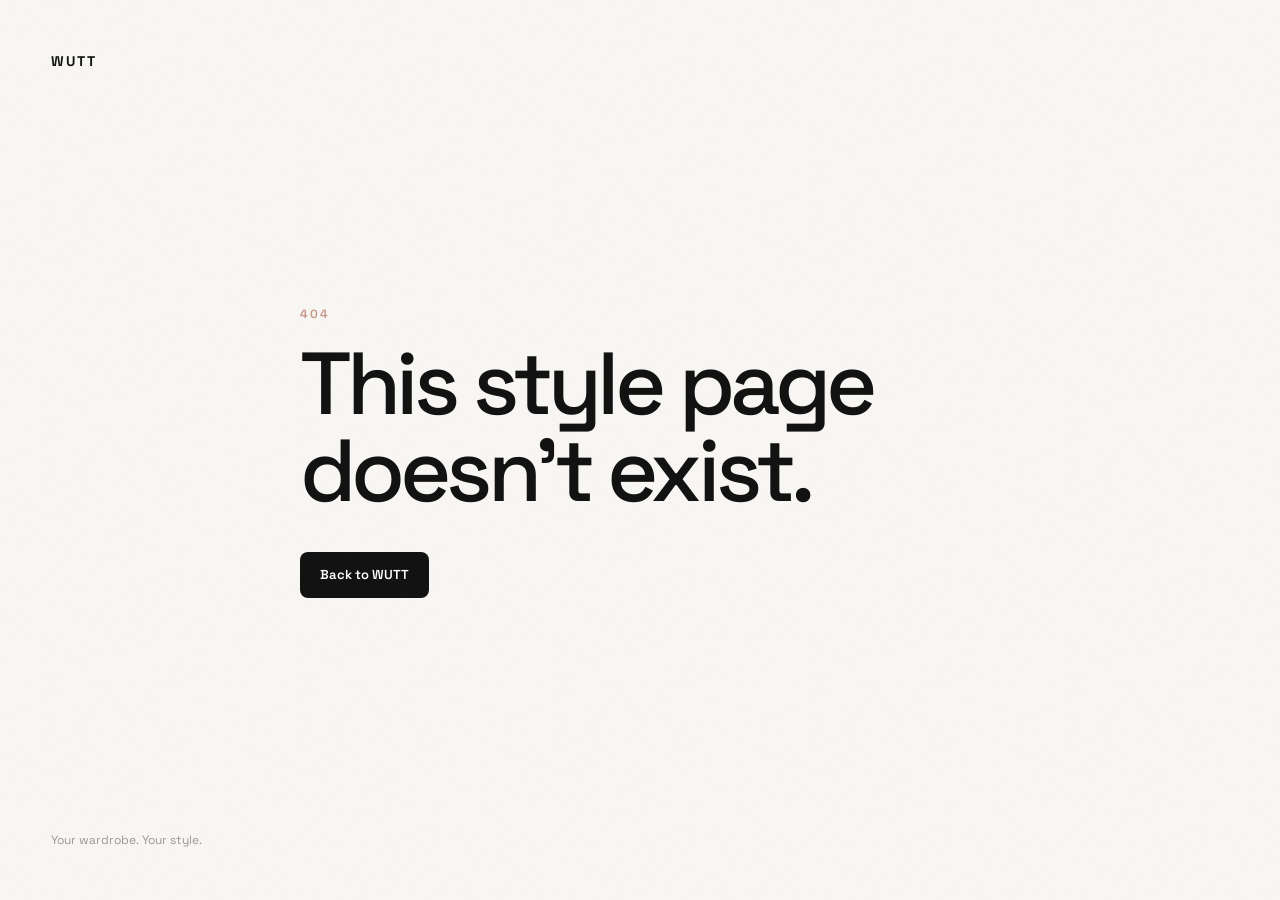
==== commit 5b725a9e: "Polish WUTT UI and improve mobile experience" ====
--- a/frontend/index.html
+++ b/frontend/index.html
@@ -16,12 +16,137 @@
   <link rel="icon" type="image/svg+xml" href="assets/wutt-favicon.svg">
   <link rel="apple-touch-icon" href="assets/wutt-apple-touch-icon.png">
   <title>WUTT — AI Personal Stylist</title>
+  <script>
+    window.__WUTT_BOOT_STARTED__ = performance.now();
+    document.documentElement.classList.add('wutt-auth-pending');
+    (function () {
+      var surface = 'landing';
+      try { surface = localStorage.getItem('wutt_last_surface') || surface; } catch (error) {}
+      var hashSurface = {
+        '#/stylist': 'stylist',
+        '#/wardrobe': 'wardrobe',
+        '#/profile': 'profile'
+      }[window.location.hash];
+      var pathSurface = {
+        '/app': 'stylist',
+        '/stylist': 'stylist',
+        '/wardrobe': 'wardrobe',
+        '/profile': 'profile'
+      }[window.location.pathname];
+      surface = hashSurface || pathSurface || surface;
+      if (['landing', 'stylist', 'wardrobe', 'profile'].indexOf(surface) === -1) surface = 'stylist';
+      document.documentElement.setAttribute('data-wutt-boot-surface', surface);
+      try {
+        document.documentElement.setAttribute('data-wutt-theme', localStorage.getItem('wutt_last_theme') || 'day');
+      } catch (error) {
+        document.documentElement.setAttribute('data-wutt-theme', 'day');
+      }
+    }());
+  </script>
   <link rel="stylesheet" href="style.css">
   <link rel="preconnect" href="https://fonts.googleapis.com">
   <link rel="preconnect" href="https://fonts.gstatic.com" crossorigin>
   <link href="https://fonts.googleapis.com/css2?family=Space+Grotesk:wght@300;400;500;600;700&display=swap" rel="stylesheet">
 </head>
 <body>
+
+  <div class="app-boot-screen" id="appBootScreen" role="status" aria-label="Restoring your WUTT session">
+    <div class="boot-app boot-profile" data-boot-skeleton="profile" aria-hidden="true">
+      <aside class="boot-app__sidebar">
+        <span class="boot-app__mark">W</span>
+        <span class="wutt-skeleton boot-app__nav-dot"></span>
+        <span class="wutt-skeleton boot-app__nav-dot"></span>
+        <span class="wutt-skeleton boot-app__nav-dot"></span>
+      </aside>
+      <div class="boot-profile__page">
+        <header class="boot-page-header"><span class="wutt-skeleton"></span><span class="wutt-skeleton boot-page-header__action"></span></header>
+        <div class="boot-profile__layout">
+          <aside class="boot-profile__summary">
+            <span class="wutt-skeleton boot-profile__avatar"></span>
+            <span class="wutt-skeleton boot-profile__name"></span>
+            <span class="wutt-skeleton boot-profile__email"></span>
+            <div class="boot-profile__chips"><span class="wutt-skeleton"></span><span class="wutt-skeleton"></span></div>
+            <span class="wutt-skeleton boot-profile__button"></span>
+          </aside>
+          <div class="boot-profile__cards">
+            <section class="boot-profile__section boot-profile__section--rows">
+              <span class="wutt-skeleton boot-profile__card-title"></span>
+              <div class="boot-profile__row"><span class="wutt-skeleton"></span><span class="wutt-skeleton"></span></div>
+              <div class="boot-profile__row"><span class="wutt-skeleton"></span><span class="wutt-skeleton"></span></div>
+              <div class="boot-profile__row"><span class="wutt-skeleton"></span><span class="wutt-skeleton"></span></div>
+            </section>
+            <section class="boot-profile__section boot-profile__section--style">
+              <span class="wutt-skeleton boot-profile__card-title"></span>
+              <div class="boot-profile__chips"><span class="wutt-skeleton"></span><span class="wutt-skeleton"></span><span class="wutt-skeleton"></span></div>
+              <div class="boot-profile__chips"><span class="wutt-skeleton"></span><span class="wutt-skeleton"></span></div>
+              <div class="boot-profile__row boot-profile__row--vibe"><span class="wutt-skeleton"></span><span class="wutt-skeleton"></span></div>
+            </section>
+            <section class="boot-profile__section boot-profile__section--sizes">
+              <span class="wutt-skeleton boot-profile__card-title"></span>
+              <div class="boot-profile__sizes">
+                <span class="wutt-skeleton"></span><span class="wutt-skeleton"></span>
+                <span class="wutt-skeleton"></span><span class="wutt-skeleton"></span>
+                <span class="wutt-skeleton"></span><span class="wutt-skeleton"></span>
+              </div>
+            </section>
+            <section class="boot-profile__section boot-profile__desktop-lower">
+              <span class="wutt-skeleton boot-profile__card-title"></span>
+              <span class="wutt-skeleton boot-profile__ticket"></span>
+              <span class="wutt-skeleton boot-profile__ticket"></span>
+            </section>
+            <section class="boot-profile__section boot-profile__desktop-lower">
+              <span class="wutt-skeleton boot-profile__card-title"></span>
+              <div class="boot-profile__stats"><span class="wutt-skeleton"></span><span class="wutt-skeleton"></span><span class="wutt-skeleton"></span></div>
+              <span class="wutt-skeleton boot-profile__hint"></span>
+            </section>
+            <section class="boot-profile__section boot-profile__desktop-lower boot-profile__section--appearance">
+              <span class="wutt-skeleton boot-profile__card-title"></span>
+              <div class="boot-profile__row"><span class="wutt-skeleton"></span><span class="wutt-skeleton boot-profile__toggle"></span></div>
+            </section>
+          </div>
+        </div>
+      </div>
+    </div>
+
+    <div class="boot-app boot-wardrobe" data-boot-skeleton="wardrobe" aria-hidden="true">
+      <aside class="boot-app__sidebar">
+        <span class="boot-app__mark">W</span>
+        <span class="wutt-skeleton boot-app__nav-dot"></span>
+        <span class="wutt-skeleton boot-app__nav-dot"></span>
+        <span class="wutt-skeleton boot-app__nav-dot"></span>
+      </aside>
+      <div class="boot-wardrobe__page">
+        <header class="boot-page-header"><span class="wutt-skeleton"></span><span class="wutt-skeleton boot-page-header__action"></span></header>
+        <div class="boot-wardrobe__grid">
+          <article><span class="wutt-skeleton boot-wardrobe__image"></span><span class="wutt-skeleton boot-wardrobe__title"></span><span class="wutt-skeleton boot-wardrobe__meta"></span><span class="wutt-skeleton boot-wardrobe__tag"></span></article>
+          <article><span class="wutt-skeleton boot-wardrobe__image"></span><span class="wutt-skeleton boot-wardrobe__title"></span><span class="wutt-skeleton boot-wardrobe__meta"></span><span class="wutt-skeleton boot-wardrobe__tag"></span></article>
+          <article><span class="wutt-skeleton boot-wardrobe__image"></span><span class="wutt-skeleton boot-wardrobe__title"></span><span class="wutt-skeleton boot-wardrobe__meta"></span><span class="wutt-skeleton boot-wardrobe__tag"></span></article>
+          <article><span class="wutt-skeleton boot-wardrobe__image"></span><span class="wutt-skeleton boot-wardrobe__title"></span><span class="wutt-skeleton boot-wardrobe__meta"></span><span class="wutt-skeleton boot-wardrobe__tag"></span></article>
+          <article><span class="wutt-skeleton boot-wardrobe__image"></span><span class="wutt-skeleton boot-wardrobe__title"></span><span class="wutt-skeleton boot-wardrobe__meta"></span><span class="wutt-skeleton boot-wardrobe__tag"></span></article>
+          <article><span class="wutt-skeleton boot-wardrobe__image"></span><span class="wutt-skeleton boot-wardrobe__title"></span><span class="wutt-skeleton boot-wardrobe__meta"></span><span class="wutt-skeleton boot-wardrobe__tag"></span></article>
+          <article><span class="wutt-skeleton boot-wardrobe__image"></span><span class="wutt-skeleton boot-wardrobe__title"></span><span class="wutt-skeleton boot-wardrobe__meta"></span><span class="wutt-skeleton boot-wardrobe__tag"></span></article>
+          <article><span class="wutt-skeleton boot-wardrobe__image"></span><span class="wutt-skeleton boot-wardrobe__title"></span><span class="wutt-skeleton boot-wardrobe__meta"></span><span class="wutt-skeleton boot-wardrobe__tag"></span></article>
+        </div>
+      </div>
+    </div>
+
+    <div class="boot-app boot-stylist" data-boot-skeleton="stylist" aria-hidden="true">
+      <aside class="boot-app__sidebar">
+        <span class="boot-app__mark">W</span>
+        <span class="wutt-skeleton boot-app__nav-dot"></span>
+        <span class="wutt-skeleton boot-app__nav-dot"></span>
+        <span class="wutt-skeleton boot-app__nav-dot"></span>
+      </aside>
+      <div class="boot-stylist__page">
+        <header class="boot-stylist__header"><span class="wutt-skeleton boot-stylist__avatar"></span><div><span class="wutt-skeleton"></span><span class="wutt-skeleton boot-stylist__status"></span></div></header>
+        <div class="boot-stylist__messages">
+          <div class="boot-stylist__message boot-stylist__message--bot"><span class="wutt-skeleton"></span><span class="wutt-skeleton"></span><span class="wutt-skeleton boot-stylist__line-short"></span></div>
+          <div class="boot-stylist__message boot-stylist__message--user"><span class="wutt-skeleton"></span><span class="wutt-skeleton boot-stylist__line-short"></span></div>
+        </div>
+        <div class="boot-stylist__composer"><span class="wutt-skeleton"></span><span class="wutt-skeleton boot-stylist__send"></span></div>
+      </div>
+    </div>
+  </div>
 
   <a href="#main-content" class="skip-link">Skip to main content</a>
 
@@ -53,7 +178,6 @@
           </p>
           <div class="landing-hero__cta landing-hero__stagger-3">
             <button type="button" class="btn btn--primary btn--lg" id="heroGetStartedBtn">Get Started</button>
-            <button type="button" class="btn btn--ghost btn--lg" id="heroLearnMoreBtn">See How It Works</button>
           </div>
         </div>
       </div>
@@ -72,14 +196,15 @@
         </button>
         <h2 class="login-card__title" id="heroLoginTitle">Welcome back</h2>
         <div class="login-card__social">
-          <button type="button" class="btn btn--social" id="googleLoginBtn">
+          <button type="button" class="btn btn--social" id="googleLoginBtn" aria-busy="false">
             <svg class="btn__icon" width="18" height="18" viewBox="0 0 24 24" aria-hidden="true">
               <path d="M22.56 12.25c0-.78-.07-1.53-.2-2.25H12v4.26h5.92a5.06 5.06 0 0 1-2.2 3.32v2.77h3.57c2.08-1.92 3.28-4.74 3.28-8.1z" fill="#4285F4"/>
               <path d="M12 23c2.97 0 5.46-.98 7.28-2.66l-3.57-2.77c-.98.66-2.23 1.06-3.71 1.06-2.86 0-5.29-1.93-6.16-4.53H2.18v2.84C3.99 20.53 7.7 23 12 23z" fill="#34A853"/>
               <path d="M5.84 14.09c-.22-.66-.35-1.36-.35-2.09s.13-1.43.35-2.09V7.07H2.18C1.43 8.55 1 10.22 1 12s.43 3.45 1.18 4.93l2.85-2.22.81-.62z" fill="#FBBC05"/>
               <path d="M12 5.38c1.62 0 3.06.56 4.21 1.64l3.15-3.15C17.45 2.09 14.97 1 12 1 7.7 1 3.99 3.47 2.18 7.07l3.66 2.84c.87-2.6 3.3-4.53 6.16-4.53z" fill="#EA4335"/>
             </svg>
-            Continue with Google
+            <span class="btn__label">Continue with Google</span>
+            <span class="btn__spinner" aria-hidden="true"></span>
           </button>
           <button type="button" class="btn btn--social btn--social-apple" id="appleLoginBtn">
             <svg class="btn__icon" width="18" height="18" viewBox="0 0 24 24" fill="currentColor" aria-hidden="true">
@@ -94,7 +219,7 @@
         </div>
 
         <form class="login-card__form" id="heroLoginForm" novalidate>
-          <div class="alert alert--error u-hidden" id="heroFormError" role="alert"></div>
+          <div class="alert alert--error u-hidden" id="heroFormError" role="alert" tabindex="-1"></div>
           <div class="input">
             <label class="input__label" for="heroEmail">Email</label>
             <input class="input__field" type="email" id="heroEmail" name="email"
@@ -123,6 +248,10 @@
           </button>
         </form>
 
+        <button class="btn btn--full login-card__demo-entry demo-access-trigger u-hidden" id="tryDemoBtn" type="button">
+          Try Demo
+        </button>
+
         <p class="login-card__switch">
           Don't have an account?
           <button type="button" id="heroSwitchToRegister" formnovalidate>Sign Up</button>
@@ -171,15 +300,48 @@
   <!-- Footer -->
   <footer class="site-footer" role="contentinfo">
     <div class="site-footer__inner">
-      <span class="site-footer__brand">WUTT</span>
-      <nav class="site-footer__links" aria-label="Legal">
-        <a href="#" class="site-footer__link">Privacy Policy</a>
-        <a href="#" class="site-footer__link">Terms of Service</a>
-        <a href="#" class="site-footer__link">Contact</a>
-      </nav>
-      <span class="site-footer__copy">&copy; 2026 WUTT. All rights reserved.</span>
+      <div class="site-footer__identity">
+        <span class="site-footer__brand">WUTT</span>
+        <span class="site-footer__tagline">Your wardrobe, styled with intention.</span>
+      </div>
+      <p class="site-footer__copy">&copy; 2026 WUTT. Made for everyday style in Myanmar.</p>
     </div>
   </footer>
+
+  <main class="not-found-page u-hidden" id="notFoundPage" aria-labelledby="notFoundTitle" aria-hidden="true">
+    <a class="not-found-page__wordmark" href="/" aria-label="WUTT home">WUTT</a>
+    <div class="not-found-page__content">
+      <p class="not-found-page__code">404</p>
+      <h1 class="not-found-page__title" id="notFoundTitle">This style page doesn't exist.</h1>
+      <a class="not-found-page__back" href="/">Back to WUTT</a>
+    </div>
+    <p class="not-found-page__footer">Your wardrobe. Your style.</p>
+  </main>
+
+  <div class="demo-access-overlay u-hidden" id="demoAccessOverlay" role="dialog" aria-modal="true" aria-labelledby="demoAccessTitle" aria-hidden="true">
+    <div class="demo-access-card">
+      <button class="demo-access-card__close" id="demoAccessClose" type="button" aria-label="Close demo account">
+        <svg width="17" height="17" viewBox="0 0 24 24" fill="none" stroke="currentColor" stroke-width="2.2" stroke-linecap="round" aria-hidden="true">
+          <path d="M18 6 6 18M6 6l12 12"/>
+        </svg>
+      </button>
+      <p class="demo-access-card__eyebrow">Explore WUTT</p>
+      <h2 class="demo-access-card__title" id="demoAccessTitle">Demo Account</h2>
+      <p class="demo-access-card__intro">A ready-made wardrobe and profile for exploring the full styling experience.</p>
+      <div class="demo-access-card__credentials">
+        <div class="demo-access-card__credential">
+          <div><span>Email</span><strong id="demoAccessEmail"></strong></div>
+          <button type="button" data-demo-copy="email">Copy email</button>
+        </div>
+        <div class="demo-access-card__credential">
+          <div><span>Password</span><strong id="demoAccessPassword"></strong></div>
+          <button type="button" data-demo-copy="password">Copy password</button>
+        </div>
+      </div>
+      <p class="demo-access-card__status" id="demoAccessStatus" aria-live="polite"></p>
+      <button class="demo-access-card__continue" id="demoAccessContinue" type="button">Continue Demo</button>
+    </div>
+  </div>
 
   <!-- Login Modal -->
   <div
@@ -224,6 +386,9 @@
           <button type="submit" class="btn btn--primary btn--full" id="loginSubmitBtn">
             <span class="btn__label">Log In</span>
             <span class="btn__spinner" aria-hidden="true"></span>
+          </button>
+          <button class="btn btn--full login-card__demo-entry demo-access-trigger u-hidden" id="tryDemoModalBtn" type="button">
+            Try Demo
           </button>
           <p class="modal__switch">
             Don't have an account?
@@ -248,14 +413,15 @@
       <h2 class="login-card__title" id="registerModalTitle">Create your style profile</h2>
       <p class="login-card__subtitle">Start building better everyday looks.</p>
       <div class="login-card__social">
-        <button type="button" class="btn btn--social" id="googleRegisterBtn">
+        <button type="button" class="btn btn--social" id="googleRegisterBtn" aria-busy="false">
           <svg class="btn__icon" width="18" height="18" viewBox="0 0 24 24" aria-hidden="true">
             <path d="M22.56 12.25c0-.78-.07-1.53-.2-2.25H12v4.26h5.92a5.06 5.06 0 0 1-2.2 3.32v2.77h3.57c2.08-1.92 3.28-4.74 3.28-8.1z" fill="#4285F4"/>
             <path d="M12 23c2.97 0 5.46-.98 7.28-2.66l-3.57-2.77c-.98.66-2.23 1.06-3.71 1.06-2.86 0-5.29-1.93-6.16-4.53H2.18v2.84C3.99 20.53 7.7 23 12 23z" fill="#34A853"/>
             <path d="M5.84 14.09c-.22-.66-.35-1.36-.35-2.09s.13-1.43.35-2.09V7.07H2.18C1.43 8.55 1 10.22 1 12s.43 3.45 1.18 4.93l2.85-2.22.81-.62z" fill="#FBBC05"/>
             <path d="M12 5.38c1.62 0 3.06.56 4.21 1.64l3.15-3.15C17.45 2.09 14.97 1 12 1 7.7 1 3.99 3.47 2.18 7.07l3.66 2.84c.87-2.6 3.3-4.53 6.16-4.53z" fill="#EA4335"/>
           </svg>
-          Continue with Google
+          <span class="btn__label">Continue with Google</span>
+          <span class="btn__spinner" aria-hidden="true"></span>
         </button>
         <button type="button" class="btn btn--social btn--social-apple" id="appleRegisterBtn">
           <svg class="btn__icon" width="18" height="18" viewBox="0 0 24 24" fill="currentColor" aria-hidden="true">
@@ -468,6 +634,12 @@
       <button class="chat-sidebar__item" aria-label="Wardrobe" data-panel="wardrobe">
         <svg width="20" height="20" viewBox="0 0 24 24" fill="none" stroke="currentColor" stroke-width="1.8"><rect x="2" y="7" width="20" height="15" rx="2"/><path d="M16 7V5a2 2 0 0 0-4 0v2"/></svg>
       </button>
+      <button class="chat-sidebar__item" aria-label="Shopping Assistant, coming soon" data-panel="shopping">
+        <svg width="20" height="20" viewBox="0 0 24 24" fill="none" stroke="currentColor" stroke-width="1.8" stroke-linecap="round" stroke-linejoin="round" aria-hidden="true">
+          <path d="M6 2 3 6v14a2 2 0 0 0 2 2h14a2 2 0 0 0 2-2V6l-3-4Z"/>
+          <path d="M3 6h18M16 10a4 4 0 0 1-8 0"/>
+        </svg>
+      </button>
       <div class="chat-sidebar__spacer"></div>
       <button class="chat-sidebar__item" aria-label="Profile" data-panel="profile">
         <svg width="20" height="20" viewBox="0 0 24 24" fill="none" stroke="currentColor" stroke-width="1.8"><path d="M20 21v-2a4 4 0 0 0-4-4H8a4 4 0 0 0-4 4v2"/><circle cx="12" cy="7" r="4"/></svg>
@@ -488,7 +660,7 @@
       <div class="sidebar-wardrobe" id="sidebarWardrobe">
         <div class="sidebar-wardrobe__empty">
           <p>No items yet.</p>
-          <p class="sidebar-wardrobe__hint">Add clothes through the chat — WUTT will detect category, color, and style.</p>
+          <p class="sidebar-wardrobe__hint">Add a photo, review the details, and save it to your closet.</p>
           <span class="sidebar-coming-soon">Studio Cut coming soon — clean background removal for your photos.</span>
         </div>
       </div>
@@ -501,8 +673,9 @@
         <div class="wardrobe-view__scroll">
           <div class="wardrobe-view__header">
             <div class="wardrobe-view__header-text">
-              <h1 class="wardrobe-view__title">My Wardrobe</h1>
-              <p class="wardrobe-view__subtitle">Your personal fashion closet</p>
+              <p class="wardrobe-view__eyebrow">Your collection</p>
+              <h1 class="wardrobe-view__title">My personal closet</h1>
+              <p class="wardrobe-view__subtitle">The pieces you love, ready to be styled.</p>
             </div>
             <div class="wardrobe-view__actions">
               <button class="wardrobe-view__add-btn" id="wardrobeAddBtn" type="button">
@@ -546,32 +719,33 @@
                   <path d="M16 7V5a2 2 0 0 0-4 0v2"/>
                 </svg>
               </div>
-              <h3 class="wardrobe-view__empty-title">Your closet is empty</h3>
-              <p class="wardrobe-view__empty-hint">Add clothes through the chat — WUTT will detect category, color, and style.</p>
+              <h3 class="wardrobe-view__empty-title">Your wardrobe is waiting</h3>
+              <p class="wardrobe-view__empty-hint">Add your first piece and let WUTT style it.</p>
+              <button class="wardrobe-view__empty-action" id="wardrobeEmptyAddBtn" type="button">Add your first piece</button>
             </div>
           </div>
 
           <!-- AI Closet Tools -->
           <div class="wardrobe-tools" id="wardrobeTools">
-            <div class="wardrobe-tools__icon" aria-hidden="true">
-              <svg width="24" height="24" viewBox="0 0 24 24" fill="none" stroke="currentColor" stroke-width="1.8" stroke-linecap="round" stroke-linejoin="round">
-                <path d="M12 2L9 9l-7 3 7 3 3 7 3-7 7-3-7-3z"/>
-              </svg>
-            </div>
             <div class="wardrobe-tools__text">
-              <h3 class="wardrobe-tools__title">AI Closet Tools</h3>
-              <p class="wardrobe-tools__desc">Style recommendations, outfit builder, and wardrobe analysis — coming soon.</p>
-            </div>
-            <span class="wardrobe-tools__badge">Coming Soon</span>
+              <div class="wardrobe-tools__heading">
+                <h3 class="wardrobe-tools__title">AI Clothing Analysis</h3>
+                <span class="wardrobe-tools__badge">Coming soon</span>
+              </div>
+              <p class="wardrobe-tools__desc">Automatic clothing recognition, thoughtful style suggestions, and easier outfit matching are coming soon.</p>
+            </div>
           </div>
         </div>
       </div>
 
       <!-- Wardrobe Upload Modal -->
       <div class="wardrobe-modal-overlay u-hidden" id="wardrobeModal" aria-hidden="true">
-        <div class="wardrobe-modal">
+        <div class="wardrobe-modal" role="dialog" aria-modal="true" aria-labelledby="wardrobeModalTitle">
           <div class="wardrobe-modal__header">
-            <h3 class="wardrobe-modal__title">Add to Wardrobe</h3>
+            <div>
+              <p class="wardrobe-modal__eyebrow">New wardrobe piece</p>
+              <h3 class="wardrobe-modal__title" id="wardrobeModalTitle">Add to your closet</h3>
+            </div>
             <button class="wardrobe-modal__close" id="wardrobeModalClose" aria-label="Close" type="button">
               <svg width="18" height="18" viewBox="0 0 24 24" fill="none" stroke="currentColor" stroke-width="2.5" stroke-linecap="round"><line x1="18" y1="6" x2="6" y2="18"/><line x1="6" y1="6" x2="18" y2="18"/></svg>
             </button>
@@ -588,46 +762,112 @@
                 </svg>
               </div>
               <p class="wardrobe-modal__upload-text">Drop a photo or tap to upload</p>
-              <p class="wardrobe-modal__upload-hint">JPG, PNG — AI will detect category, color, and style</p>
-            </div>
-            <input type="file" id="wardrobeModalFileInput" accept="image/*" class="u-hidden" aria-hidden="true">
-          </div>
-
-          <!-- Step 2: Preview + AI Detection -->
+              <p class="wardrobe-modal__upload-hint">JPG, PNG, or WebP — you’ll add the details next</p>
+            </div>
+            <input type="file" id="wardrobeModalFileInput" accept="image/jpeg,image/png,image/webp" class="u-hidden" aria-hidden="true">
+          </div>
+
+          <!-- Step 2: Preview + Manual Details -->
           <div class="wardrobe-modal__step u-hidden" id="wardrobeModalPreview">
-            <div class="wardrobe-modal__preview">
-              <img class="wardrobe-modal__preview-img" id="wardrobePreviewImg" src="" alt="Preview">
-            </div>
-            <div class="wardrobe-modal__detected" id="wardrobeDetected">
-              <div class="wardrobe-modal__detected-header">
-                <span class="wardrobe-modal__ai-badge">
-                  <svg width="12" height="12" viewBox="0 0 24 24" fill="none" stroke="currentColor" stroke-width="2.5"><path d="M12 2L9 9l-7 3 7 3 3 7 3-7 7-3-7-3z"/></svg>
-                  AI Detected
-                </span>
-              </div>
-              <div class="wardrobe-modal__field">
-                <label class="wardrobe-modal__label">Category</label>
-                <span class="wardrobe-modal__value" id="detectedCategory">—</span>
-              </div>
-              <div class="wardrobe-modal__field">
-                <label class="wardrobe-modal__label">Color</label>
-                <span class="wardrobe-modal__value" id="detectedColor">—</span>
-              </div>
-              <div class="wardrobe-modal__field">
-                <label class="wardrobe-modal__label">Style</label>
-                <span class="wardrobe-modal__value" id="detectedStyle">—</span>
-              </div>
-              <div class="wardrobe-modal__field">
-                <label class="wardrobe-modal__label">Material</label>
-                <span class="wardrobe-modal__value" id="detectedMaterial">—</span>
-              </div>
-              <div class="wardrobe-modal__field">
-                <label class="wardrobe-modal__label">Occasions</label>
-                <span class="wardrobe-modal__value" id="detectedOccasions">—</span>
+            <div class="wardrobe-modal__editor">
+              <div class="wardrobe-modal__preview-column">
+                <p class="wardrobe-modal__section-label">Your piece</p>
+                <div class="wardrobe-modal__preview">
+                  <img class="wardrobe-modal__preview-img" id="wardrobePreviewImg" src="" alt="Clothing piece preview">
+                </div>
+                <p class="wardrobe-modal__preview-note">Make sure the piece is clearly visible. You can choose another photo before saving.</p>
+              </div>
+              <div class="wardrobe-modal__detected" id="wardrobeDetected">
+                <div class="wardrobe-modal__detected-header">
+                  <p class="wardrobe-modal__section-label">Fashion details</p>
+                  <h4 class="wardrobe-modal__details-title">Tell WUTT about this piece</h4>
+                  <p class="wardrobe-modal__details-hint">A few useful details help your stylist create better looks.</p>
+                </div>
+                <div class="wardrobe-modal__fields">
+                  <p class="wardrobe-modal__group-title wardrobe-modal__field--wide">
+                    Required details
+                    <span>Needed for accurate outfit matches</span>
+                  </p>
+                  <div class="wardrobe-modal__field">
+                    <label class="wardrobe-modal__label" for="wardrobeManualCategory">Category <span aria-hidden="true">*</span></label>
+                    <select class="wardrobe-modal__input" id="wardrobeManualCategory" required>
+                      <option value="Item">Item</option>
+                      <option value="Top">Top</option>
+                      <option value="Bottom">Bottom</option>
+                      <option value="Dress">Dress</option>
+                      <option value="Outerwear">Outerwear</option>
+                      <option value="Shoes">Shoes</option>
+                      <option value="Accessory">Accessory</option>
+                    </select>
+                  </div>
+                  <div class="wardrobe-modal__field">
+                    <label class="wardrobe-modal__label" for="wardrobeManualSubtype">Subtype <span aria-hidden="true">*</span></label>
+                    <input class="wardrobe-modal__input" id="wardrobeManualSubtype" type="text" placeholder="Example: metal watch or linen shirt" required>
+                  </div>
+                  <div class="wardrobe-modal__field">
+                    <label class="wardrobe-modal__label" for="wardrobeManualColor">Color <span aria-hidden="true">*</span></label>
+                    <input class="wardrobe-modal__input" id="wardrobeManualColor" type="text" placeholder="Example: gold, navy, cream" required>
+                  </div>
+                  <div class="wardrobe-modal__field">
+                    <label class="wardrobe-modal__label" for="wardrobeManualStyles">Style <span aria-hidden="true">*</span></label>
+                    <input class="wardrobe-modal__input" id="wardrobeManualStyles" type="text" placeholder="Choose below or add your own" required>
+                    <div class="wardrobe-modal__suggestions" data-suggestion-target="wardrobeManualStyles" aria-label="Style suggestions">
+                      <button type="button" data-value="Minimal">Minimal</button>
+                      <button type="button" data-value="Casual">Casual</button>
+                      <button type="button" data-value="Elegant">Elegant</button>
+                      <button type="button" data-value="Luxury">Luxury</button>
+                      <button type="button" data-value="Streetwear">Streetwear</button>
+                      <button type="button" data-value="Traditional">Traditional</button>
+                    </div>
+                  </div>
+                  <div class="wardrobe-modal__field wardrobe-modal__field--wide">
+                    <label class="wardrobe-modal__label" for="wardrobeManualOccasions">Occasion <span aria-hidden="true">*</span></label>
+                    <input class="wardrobe-modal__input" id="wardrobeManualOccasions" type="text" placeholder="Choose below or add your own" required>
+                    <div class="wardrobe-modal__suggestions" data-suggestion-target="wardrobeManualOccasions" aria-label="Occasion suggestions">
+                      <button type="button" data-value="Daily">Daily</button>
+                      <button type="button" data-value="Work">Work</button>
+                      <button type="button" data-value="Date">Date</button>
+                      <button type="button" data-value="Wedding">Wedding</button>
+                      <button type="button" data-value="Formal">Formal</button>
+                      <button type="button" data-value="Travel">Travel</button>
+                      <button type="button" data-value="Religious">Religious</button>
+                    </div>
+                  </div>
+                  <p class="wardrobe-modal__group-title wardrobe-modal__field--wide">
+                    Optional details
+                    <span>Add what you know</span>
+                  </p>
+                  <div class="wardrobe-modal__field">
+                    <label class="wardrobe-modal__label" for="wardrobeManualMaterial">Material</label>
+                    <input class="wardrobe-modal__input" id="wardrobeManualMaterial" type="text" placeholder="Example: linen, denim, metal">
+                  </div>
+                  <div class="wardrobe-modal__field">
+                    <label class="wardrobe-modal__label" for="wardrobeManualBrand">Brand</label>
+                    <input class="wardrobe-modal__input" id="wardrobeManualBrand" type="text" placeholder="Brand name, if known">
+                  </div>
+                  <div class="wardrobe-modal__field">
+                    <label class="wardrobe-modal__label" for="wardrobeManualFormality">Formality level</label>
+                    <select class="wardrobe-modal__input" id="wardrobeManualFormality">
+                      <option value="">Not specified</option>
+                      <option value="Casual">Casual</option>
+                      <option value="Smart casual">Smart casual</option>
+                      <option value="Semi-formal">Semi-formal</option>
+                      <option value="Formal">Formal</option>
+                    </select>
+                  </div>
+                  <div class="wardrobe-modal__field">
+                    <label class="wardrobe-modal__label" for="wardrobeManualSeason">Season suitability</label>
+                    <input class="wardrobe-modal__input" id="wardrobeManualSeason" type="text" placeholder="Example: hot season, rainy season">
+                  </div>
+                  <div class="wardrobe-modal__field wardrobe-modal__field--wide">
+                    <label class="wardrobe-modal__label" for="wardrobeManualDescription">Extra notes</label>
+                    <textarea class="wardrobe-modal__input wardrobe-modal__textarea" id="wardrobeManualDescription" rows="2" placeholder="Example: gold metal watch, elegant, good for dinner and formal events"></textarea>
+                  </div>
+                </div>
               </div>
             </div>
             <div class="wardrobe-modal__footer">
-              <button class="wardrobe-modal__btn wardrobe-modal__btn--secondary" id="wardrobeModalRetake" type="button">Retake</button>
+              <button class="wardrobe-modal__btn wardrobe-modal__btn--secondary" id="wardrobeModalRetake" type="button">Choose another photo</button>
               <button class="wardrobe-modal__btn wardrobe-modal__btn--primary" id="wardrobeModalSave" type="button">Save to Wardrobe</button>
             </div>
           </div>
@@ -646,7 +886,7 @@
         </div>
       </div>
 
-      <!-- Shop Home — Phase 3: Coming Soon -->
+      <!-- Shopping Assistant — future roadmap -->
       <div class="shop-view u-hidden" id="shopView">
         <div class="shop-view__scroll">
           <div class="shop-locked">
@@ -656,26 +896,23 @@
                 <path d="M7 11V7a5 5 0 0 1 10 0v4"/>
               </svg>
             </div>
-            <span class="shop-locked__badge">Phase 3</span>
-            <h2 class="shop-locked__title">Shop & Sellers</h2>
-            <p class="shop-locked__desc">Browse curated styles from local shops. Buy directly from your outfit recommendations.</p>
+            <span class="shop-locked__badge">Coming soon</span>
+            <h2 class="shop-locked__title">Shopping Assistant</h2>
+            <p class="shop-locked__desc">A thoughtful way to spot wardrobe gaps and choose pieces that work with what you already own.</p>
             <div class="shop-locked__features">
               <div class="shop-locked__feature">
                 <svg width="16" height="16" viewBox="0 0 24 24" fill="none" stroke="currentColor" stroke-width="1.5"><path d="M6 2L3 6v14a2 2 0 002 2h14a2 2 0 002-2V6l-3-4z"/><line x1="3" y1="6" x2="21" y2="6"/><path d="M16 10a4 4 0 01-8 0"/></svg>
-                <span>Curated marketplace</span>
+                <span>Wardrobe-aware shopping ideas</span>
               </div>
               <div class="shop-locked__feature">
                 <svg width="16" height="16" viewBox="0 0 24 24" fill="none" stroke="currentColor" stroke-width="1.5"><circle cx="12" cy="12" r="10"/><path d="M9.09 9a3 3 0 015.83 1c0 2-3 3-3 3"/><line x1="12" y1="17" x2="12.01" y2="17"/></svg>
-                <span>AI-powered recommendations</span>
+                <span>Smarter color and style matching</span>
               </div>
               <div class="shop-locked__feature">
                 <svg width="16" height="16" viewBox="0 0 24 24" fill="none" stroke="currentColor" stroke-width="1.5"><path d="M20.84 4.61a5.5 5.5 0 00-7.78 0L12 5.67l-1.06-1.06a5.5 5.5 0 00-7.78 7.78l1.06 1.06L12 21.23l7.78-7.78 1.06-1.06a5.5 5.5 0 000-7.78z"/></svg>
-                <span>Save to wishlist</span>
-              </div>
-            </div>
-            <button class="btn btn--primary btn--locked" type="button" disabled>
-              <span>Coming Soon</span>
-            </button>
+                <span>Local finds worth saving</span>
+              </div>
+            </div>
             <button class="btn btn--ghost btn--back-chat" type="button" id="shopBackToChat">
               ← Back to AI Stylist
             </button>
@@ -703,6 +940,25 @@
       <button class="ai-chat-fab" id="aiChatFab" aria-label="Open AI Stylist" type="button">
         <svg width="22" height="22" viewBox="0 0 36 36" fill="none"><rect width="36" height="36" rx="12" fill="currentColor" opacity="0.15"/><path d="M9 25V12l8 5.5-8 5.5zm8 0h8" stroke="currentColor" stroke-width="2.4" stroke-linecap="round" stroke-linejoin="round"/></svg>
       </button>
+
+      <div class="shopping-soon-overlay u-hidden" id="shoppingSoonOverlay" aria-hidden="true">
+        <div class="shopping-soon-dialog" role="dialog" aria-modal="true" aria-labelledby="shoppingSoonTitle" aria-describedby="shoppingSoonCopy">
+          <button class="shopping-soon-dialog__close" id="shoppingSoonClose" type="button" aria-label="Close Shopping Assistant message">
+            <svg width="17" height="17" viewBox="0 0 24 24" fill="none" stroke="currentColor" stroke-width="2" stroke-linecap="round" aria-hidden="true">
+              <path d="m6 6 12 12M18 6 6 18"/>
+            </svg>
+          </button>
+          <div class="shopping-soon-dialog__icon" aria-hidden="true">
+            <svg width="22" height="22" viewBox="0 0 24 24" fill="none" stroke="currentColor" stroke-width="1.8" stroke-linecap="round" stroke-linejoin="round">
+              <path d="M6 2 3 6v14a2 2 0 0 0 2 2h14a2 2 0 0 0 2-2V6l-3-4Z"/>
+              <path d="M3 6h18M16 10a4 4 0 0 1-8 0"/>
+            </svg>
+          </div>
+          <h2 class="shopping-soon-dialog__title" id="shoppingSoonTitle">Shopping Assistant</h2>
+          <p class="shopping-soon-dialog__status">Coming soon <span aria-hidden="true">✨</span></p>
+          <p class="shopping-soon-dialog__copy" id="shoppingSoonCopy">Find new pieces that match your wardrobe,<br>personal style, and occasions.</p>
+        </div>
+      </div>
 
       <!-- Profile — premium 2-column dashboard -->
       <div class="profile-view u-hidden" id="profileView">
@@ -923,7 +1179,7 @@
                       <span class="pf-stat__label">Unique Colors</span>
                     </div>
                   </div>
-                  <p class="pf-wardrobe-hint" id="profileCardWardrobeHint">Add items through the chat — WUTT detects category, color, and style automatically.</p>
+                  <p class="pf-wardrobe-hint" id="profileCardWardrobeHint">Add photos and review their fashion details to build your wardrobe.</p>
                 </div>
               </div>
 
@@ -1193,7 +1449,7 @@
           <h2 class="chat-header__title">WUTT Stylist</h2>
           <p class="chat-header__subtitle">Your wardrobe companion</p>
         </div>
-        <button class="chat-header__clear" id="chatClearHistoryBtn" title="Clear chat history" aria-label="Clear chat history">
+        <button class="chat-header__clear" id="chatClearHistoryBtn" title="Delete today's chat" aria-label="Delete today's chat">
           <svg width="18" height="18" viewBox="0 0 24 24" fill="none" stroke="currentColor" stroke-width="2" stroke-linecap="round" stroke-linejoin="round">
             <polyline points="3 6 5 6 21 6"></polyline>
             <path d="M19 6v14a2 2 0 0 1-2 2H7a2 2 0 0 1-2-2V6m3 0V4a2 2 0 0 1 2-2h4a2 2 0 0 1 2 2v2"></path>
@@ -1267,8 +1523,18 @@
 
       <!-- Chat input bar -->
       <div class="chat-input-bar">
+        <div class="chat-image-preview u-hidden" id="chatImagePreview" aria-live="polite">
+          <img class="chat-image-preview__image" id="chatImagePreviewImage" src="" alt="Selected outfit preview">
+          <div class="chat-image-preview__details">
+            <span class="chat-image-preview__name" id="chatImagePreviewName">Selected image</span>
+            <span class="chat-image-preview__status">AI image analysis coming soon</span>
+          </div>
+          <button class="chat-image-preview__remove" id="chatImagePreviewRemove" type="button" aria-label="Remove selected image">
+            <svg width="16" height="16" viewBox="0 0 24 24" fill="none" stroke="currentColor" stroke-width="2.2" stroke-linecap="round"><line x1="18" y1="6" x2="6" y2="18"/><line x1="6" y1="6" x2="18" y2="18"/></svg>
+          </button>
+        </div>
         <div class="chat-input__wrapper">
-          <button class="chat-input__attach" aria-label="Attach image" disabled>
+          <button class="chat-input__attach" id="chatImageAttachBtn" type="button" aria-label="Attach outfit image">
             <svg width="18" height="18" viewBox="0 0 24 24" fill="none" stroke="currentColor" stroke-width="2" stroke-linecap="round"><rect x="3" y="3" width="18" height="18" rx="2"/><circle cx="8.5" cy="8.5" r="1.5"/><polyline points="21 15 16 10 5 21"/></svg>
           </button>
           <input
@@ -1287,11 +1553,13 @@
   </section>
 
   <!-- Hidden file input for wardrobe upload -->
-  <input type="file" id="wardrobeFileInput" accept="image/*" capture="environment" class="u-hidden" aria-hidden="true">
+  <input type="file" id="wardrobeFileInput" accept="image/jpeg,image/png,image/webp" capture="environment" class="u-hidden" aria-hidden="true">
+  <input type="file" id="chatImageInput" accept="image/jpeg,image/png,image/webp" class="u-hidden" aria-hidden="true">
 
   <!-- Toast Container -->
   <div class="toast-container" id="toastContainer" aria-live="polite" aria-atomic="true"></div>
 
+  <script src="wardrobe-utils.js"></script>
   <script src="app.js"></script>
 </body>
 </html>
--- a/frontend/style.css
+++ b/frontend/style.css
@@ -34,6 +34,13 @@
   --wutt-border:     #E8E1D9;
   --wutt-border-light: #F0EBE5;
 
+  /* === Loading surfaces === */
+  --wutt-skeleton-canvas: var(--wutt-light);
+  --wutt-skeleton-panel: var(--wutt-bg);
+  --wutt-skeleton-surface: var(--wutt-bg-subtle);
+  --wutt-skeleton-border: var(--wutt-border-light);
+  --wutt-skeleton-highlight: color-mix(in srgb, var(--wutt-light) 72%, transparent);
+
   /* === Semantic === */
   --wutt-error:      #EF4444;
   --wutt-error-bg:   #FEF2F2;
@@ -103,6 +110,14 @@
   --btn-height-sm: 36px;
   --btn-height: 48px;
   --btn-height-lg: 56px;
+}
+
+[data-wutt-theme="night"] {
+  --wutt-skeleton-canvas: var(--wutt-deep);
+  --wutt-skeleton-panel: var(--wutt-dark);
+  --wutt-skeleton-surface: color-mix(in srgb, var(--wutt-text-light) 30%, var(--wutt-dark));
+  --wutt-skeleton-border: color-mix(in srgb, var(--wutt-text-muted) 28%, var(--wutt-dark));
+  --wutt-skeleton-highlight: color-mix(in srgb, var(--wutt-text-muted) 12%, transparent);
 }
 
 /* --------------------------------------------------------
@@ -840,6 +855,12 @@
   visibility: hidden;
   pointer-events: none;
   transition: opacity var(--transition-base), visibility var(--transition-base);
+}
+.landing-modal-overlay[aria-hidden="true"] {
+  display: none;
+}
+.landing-modal-overlay[aria-hidden="false"] {
+  display: flex;
 }
 .landing-modal-overlay--open {
   opacity: 1;
@@ -1019,6 +1040,203 @@
   opacity: 0.8;
 }
 
+.login-card__demo-entry {
+  margin-top: var(--space-md);
+  color: var(--wutt-dark);
+  background: var(--wutt-light);
+  border-color: rgba(17, 17, 17, 0.12);
+  transition:
+    background-color 150ms ease-out,
+    border-color 150ms ease-out,
+    transform 100ms ease-out;
+}
+.login-card__demo-entry:hover,
+.login-card__demo-entry:focus-visible {
+  color: var(--wutt-dark);
+  background: #F7F7F5;
+  border-color: rgba(17, 17, 17, 0.24);
+}
+.login-card__demo-entry:focus-visible {
+  outline: 2px solid var(--wutt-light);
+  outline-offset: 2px;
+}
+.login-card__demo-entry:active {
+  transform: scale(0.97);
+}
+.modal__footer .login-card__demo-entry {
+  margin-top: 0;
+}
+
+.demo-access-overlay {
+  position: fixed;
+  inset: 0;
+  z-index: calc(var(--z-modal) + 2);
+  display: grid;
+  padding: var(--space-lg);
+  background: rgba(17, 17, 17, 0.48);
+  opacity: 0;
+  place-items: center;
+  transition: opacity 180ms ease-out;
+}
+.demo-access-overlay.u-hidden {
+  display: none;
+}
+.demo-access-overlay--open {
+  opacity: 1;
+}
+.demo-access-card {
+  position: relative;
+  width: min(420px, 100%);
+  padding: 34px;
+  color: var(--wutt-text);
+  background: var(--wutt-light);
+  border: 1px solid var(--wutt-border-light);
+  border-radius: var(--radius-xl);
+  box-shadow: 0 20px 60px rgba(31, 26, 23, 0.12);
+  opacity: 0;
+  transform: translateY(8px) scale(0.98);
+  transition: opacity 180ms ease-out, transform 180ms cubic-bezier(0.16, 1, 0.3, 1);
+}
+.demo-access-overlay--open .demo-access-card {
+  opacity: 1;
+  transform: translateY(0) scale(1);
+}
+.demo-access-card__close {
+  position: absolute;
+  top: 14px;
+  right: 14px;
+  display: grid;
+  width: 44px;
+  height: 44px;
+  padding: 0;
+  color: var(--wutt-text-muted);
+  background: transparent;
+  border: 0;
+  border-radius: var(--radius-md);
+  cursor: pointer;
+  place-items: center;
+}
+.demo-access-card__close:hover {
+  color: var(--wutt-text);
+  background: var(--wutt-bg-subtle);
+}
+.demo-access-card__close:focus-visible {
+  outline: 2px solid var(--wutt-dark);
+  outline-offset: 2px;
+}
+.demo-access-card__eyebrow {
+  margin: 0 0 8px;
+  color: var(--wutt-primary);
+  font-size: 0.625rem;
+  font-weight: 700;
+  letter-spacing: 0.12em;
+  text-transform: uppercase;
+}
+.demo-access-card__title {
+  margin: 0 48px 8px 0;
+  color: var(--wutt-dark);
+  font-size: 1.5rem;
+  letter-spacing: -0.035em;
+}
+.demo-access-card__intro {
+  margin: 0 0 26px;
+  color: var(--wutt-text-light);
+  font-size: var(--text-sm);
+  line-height: 1.55;
+}
+.demo-access-card__credentials {
+  border-top: 1px solid var(--wutt-border-light);
+}
+.demo-access-card__credential {
+  display: flex;
+  min-height: 72px;
+  padding: 12px 0;
+  align-items: center;
+  justify-content: space-between;
+  gap: var(--space-md);
+  border-bottom: 1px solid var(--wutt-border-light);
+}
+.demo-access-card__credential > div {
+  display: grid;
+  min-width: 0;
+  gap: 4px;
+}
+.demo-access-card__credential span {
+  color: var(--wutt-text-muted);
+  font-size: 0.625rem;
+  font-weight: 600;
+}
+.demo-access-card__credential strong {
+  overflow: hidden;
+  color: var(--wutt-text);
+  font-size: var(--text-sm);
+  font-weight: 600;
+  text-overflow: ellipsis;
+  user-select: all;
+  white-space: nowrap;
+}
+.demo-access-card__credential button {
+  min-width: 92px;
+  min-height: 40px;
+  padding: 0 10px;
+  color: var(--wutt-text-light);
+  background: transparent;
+  border: 1px solid var(--wutt-border);
+  border-radius: var(--radius-md);
+  font: 600 0.6875rem/1 inherit;
+  cursor: pointer;
+  transition: color 150ms ease-out, border-color 150ms ease-out, background-color 150ms ease-out;
+}
+.demo-access-card__credential button:hover {
+  color: var(--wutt-text);
+  background: var(--wutt-bg);
+  border-color: var(--wutt-text-muted);
+}
+.demo-access-card__credential button:focus-visible {
+  outline: 2px solid var(--wutt-primary);
+  outline-offset: 2px;
+}
+.demo-access-card__status {
+  min-height: 18px;
+  margin: 10px 0 4px;
+  color: var(--wutt-text-light);
+  font-size: 0.6875rem;
+}
+.demo-access-card__continue {
+  width: 100%;
+  min-height: 48px;
+  color: var(--wutt-light);
+  background: var(--wutt-dark);
+  border: 0;
+  border-radius: var(--radius-md);
+  font: 650 var(--text-sm)/1 inherit;
+  cursor: pointer;
+  transition: background-color 150ms ease-out, transform 100ms ease-out;
+}
+.demo-access-card__continue:hover {
+  background: #2a2a2a;
+}
+.demo-access-card__continue:active {
+  transform: scale(0.98);
+}
+.demo-access-card__continue:focus-visible {
+  outline: 2px solid var(--wutt-primary);
+  outline-offset: 3px;
+}
+@media (max-width: 480px) {
+  .demo-access-overlay {
+    padding: var(--space-md);
+    align-items: end;
+  }
+  .demo-access-card {
+    padding: 30px 22px 22px;
+    border-radius: var(--radius-xl);
+  }
+  .demo-access-card__credential {
+    min-height: 68px;
+  }
+}
+
 /* Softer error alert inside login card */
 .login-card .alert--error {
   background: rgba(212, 117, 107, 0.1);
@@ -1047,24 +1265,38 @@
   border: 1px solid rgba(0, 0, 0, 0.08);
   border-radius: var(--radius-lg);
   cursor: pointer;
-  transition: all var(--transition-base);
-}
-.btn--social:hover {
-  background: #f3f4f6;
-  box-shadow: var(--shadow-md);
-  transform: translateY(-1px);
+  transition:
+    background-color 180ms cubic-bezier(0.23, 1, 0.32, 1),
+    border-color 180ms cubic-bezier(0.23, 1, 0.32, 1),
+    box-shadow 180ms cubic-bezier(0.23, 1, 0.32, 1),
+    transform 160ms cubic-bezier(0.23, 1, 0.32, 1),
+    opacity 180ms cubic-bezier(0.23, 1, 0.32, 1);
+}
+@media (hover: hover) and (pointer: fine) {
+  .btn--social:hover {
+    background: #f3f4f6;
+    box-shadow: var(--shadow-md);
+    transform: translateY(-1px);
+  }
+  .btn--social-apple:hover {
+    background: #1a1a1a;
+  }
 }
 .btn--social:active {
   transform: translateY(0) scale(0.98);
+}
+.btn--social[aria-busy="true"] {
+  cursor: wait;
+}
+.btn--social .btn__spinner {
+  border-color: rgba(31, 41, 55, 0.18);
+  border-top-color: #1f2937;
 }
 
 .btn--social-apple {
   color: var(--wutt-light);
   background: #000000;
   border-color: rgba(255, 255, 255, 0.1);
-}
-.btn--social-apple:hover {
-  background: #1a1a1a;
 }
 
 .btn__icon {
@@ -1807,6 +2039,517 @@
   100% { transform: translateX(100%); }
 }
 
+.wutt-skeleton {
+  position: relative;
+  display: block;
+  overflow: hidden;
+  background: var(--wutt-skeleton-surface);
+  border-radius: var(--radius-sm);
+}
+.wutt-skeleton::after {
+  content: '';
+  position: absolute;
+  inset: 0;
+  background: linear-gradient(90deg, transparent, var(--wutt-skeleton-highlight), transparent);
+  transform: translateX(-100%);
+  animation: shimmer 1.7s ease-in-out infinite;
+}
+
+.wutt-auth-pending body {
+  overflow: hidden;
+}
+.wutt-auth-pending body > :not(.app-boot-screen) {
+  visibility: hidden;
+}
+html[data-wutt-boot-surface="landing"] .app-boot-screen {
+  display: none;
+}
+html[data-wutt-boot-surface="landing"].wutt-auth-pending body {
+  overflow: auto;
+}
+html[data-wutt-boot-surface="landing"].wutt-auth-pending body > :not(.app-boot-screen) {
+  visibility: visible;
+}
+.app-boot-screen {
+  position: fixed;
+  inset: 0;
+  z-index: 10000;
+  display: grid;
+  overflow-y: auto;
+  background: var(--wutt-skeleton-canvas);
+  opacity: 1;
+  place-items: stretch;
+  transition: opacity 180ms ease-out, visibility 180ms;
+}
+.app-boot-screen--complete {
+  opacity: 0;
+  visibility: hidden;
+  pointer-events: none;
+}
+[data-boot-skeleton] {
+  display: none;
+  min-height: 100vh;
+  min-height: 100dvh;
+  background: var(--wutt-skeleton-canvas);
+}
+[data-wutt-boot-surface="profile"] [data-boot-skeleton="profile"],
+[data-wutt-boot-surface="wardrobe"] [data-boot-skeleton="wardrobe"],
+[data-wutt-boot-surface="stylist"] [data-boot-skeleton="stylist"] {
+  display: grid;
+}
+
+.boot-app {
+  grid-template-columns: 88px 1fr;
+  min-height: 100dvh;
+  background: var(--wutt-skeleton-canvas);
+}
+.boot-app__sidebar {
+  display: flex;
+  padding: 24px 18px;
+  align-items: center;
+  flex-direction: column;
+  gap: 22px;
+  background: var(--wutt-skeleton-panel);
+  border-right: 1px solid var(--wutt-skeleton-border);
+}
+.boot-app__mark {
+  display: grid;
+  width: 42px;
+  height: 42px;
+  margin-bottom: 22px;
+  color: var(--wutt-light);
+  background: var(--wutt-dark);
+  border-radius: 12px;
+  font-size: 1rem;
+  font-weight: 700;
+  place-items: center;
+}
+.boot-app__nav-dot {
+  width: 42px;
+  height: 42px;
+  border-radius: 12px;
+}
+.boot-page-header {
+  display: flex;
+  height: 82px;
+  padding: 0 clamp(20px, 4vw, 56px);
+  align-items: center;
+  justify-content: space-between;
+  border-bottom: 1px solid var(--wutt-skeleton-border);
+}
+.boot-page-header > span:first-child {
+  width: 116px;
+  height: 16px;
+}
+.boot-page-header__action {
+  width: 92px;
+  height: 38px;
+  border-radius: 8px;
+}
+
+.boot-profile__page,
+.boot-wardrobe__page,
+.boot-stylist__page {
+  min-width: 0;
+  min-height: 100dvh;
+}
+.boot-profile__layout {
+  display: grid;
+  width: min(1100px, calc(100% - 48px));
+  margin: 40px auto;
+  grid-template-columns: 300px 1fr;
+  gap: 32px;
+}
+.boot-profile__summary,
+.boot-profile__cards section {
+  padding: 30px 24px;
+  background: var(--wutt-skeleton-canvas);
+  border: 1px solid var(--wutt-skeleton-border);
+  border-radius: var(--radius-xl);
+}
+.boot-profile__summary {
+  display: flex;
+  min-height: 390px;
+  align-items: center;
+  flex-direction: column;
+}
+.boot-profile__avatar {
+  width: 96px;
+  height: 96px;
+  margin-bottom: 22px;
+  border-radius: 50%;
+}
+.boot-profile__name {
+  width: 142px;
+  height: 18px;
+  margin-bottom: 10px;
+}
+.boot-profile__email {
+  width: 184px;
+  height: 11px;
+  margin-bottom: 22px;
+}
+.boot-profile__chips {
+  display: flex;
+  gap: 8px;
+}
+.boot-profile__chips > span {
+  width: 70px;
+  height: 25px;
+  border-radius: var(--radius-full);
+}
+.boot-profile__button {
+  width: 100%;
+  height: 42px;
+  margin-top: 28px;
+  border-radius: 8px;
+}
+.boot-profile__cards {
+  display: grid;
+  gap: 18px;
+}
+.boot-profile__cards section {
+  display: grid;
+  gap: 0;
+}
+.boot-profile__card-title {
+  width: 146px;
+  height: 16px;
+  margin-bottom: 18px;
+}
+.boot-profile__row {
+  display: flex;
+  min-height: 44px;
+  align-items: center;
+  justify-content: space-between;
+  border-top: 1px solid var(--wutt-skeleton-border);
+}
+.boot-profile__row > span:first-child {
+  width: 92px;
+  height: 10px;
+}
+.boot-profile__row > span:last-child {
+  width: 128px;
+  height: 11px;
+}
+.boot-profile__section--style .boot-profile__chips {
+  min-height: 50px;
+  align-items: center;
+  border-top: 1px solid var(--wutt-skeleton-border);
+}
+.boot-profile__row--vibe {
+  margin-top: 2px;
+}
+.boot-profile__sizes {
+  display: grid;
+  padding-top: 14px;
+  grid-template-columns: repeat(2, minmax(0, 1fr));
+  gap: 16px 28px;
+  border-top: 1px solid var(--wutt-skeleton-border);
+}
+.boot-profile__sizes span {
+  width: 100%;
+  height: 32px;
+}
+.boot-profile__ticket {
+  width: 100%;
+  height: 62px;
+  margin-top: 10px;
+  border-radius: var(--radius-md);
+}
+.boot-profile__stats {
+  display: grid;
+  padding: 16px 0;
+  grid-template-columns: repeat(3, 1fr);
+  gap: 12px;
+  border-top: 1px solid var(--wutt-skeleton-border);
+}
+.boot-profile__stats span {
+  width: 100%;
+  height: 58px;
+}
+.boot-profile__hint {
+  width: 62%;
+  height: 11px;
+}
+.boot-profile__section--appearance {
+  min-height: 112px;
+}
+.boot-profile__toggle {
+  width: 72px;
+  height: 28px;
+  border-radius: var(--radius-full);
+}
+
+.boot-wardrobe__grid {
+  display: grid;
+  padding: 32px clamp(20px, 4vw, 56px);
+  grid-template-columns: repeat(auto-fill, minmax(180px, 1fr));
+  gap: var(--space-md);
+}
+.boot-wardrobe__grid article {
+  overflow: hidden;
+  background: var(--wutt-skeleton-canvas);
+  border: 1px solid var(--wutt-skeleton-border);
+  border-radius: var(--radius-lg);
+}
+.boot-wardrobe__image {
+  width: 100%;
+  aspect-ratio: 3 / 4;
+  border-radius: 0;
+}
+.boot-wardrobe__title {
+  width: 66%;
+  height: 13px;
+  margin: 14px 12px 8px;
+}
+.boot-wardrobe__meta {
+  width: 42%;
+  height: 9px;
+  margin: 0 12px 10px;
+}
+.boot-wardrobe__tag {
+  width: 56px;
+  height: 18px;
+  margin: 0 12px 14px;
+  border-radius: var(--radius-full);
+}
+
+.boot-stylist__page {
+  position: relative;
+  display: grid;
+  min-height: 100dvh;
+  grid-template-rows: 82px 1fr auto;
+}
+.boot-stylist__header {
+  display: flex;
+  padding: 0 clamp(20px, 4vw, 48px);
+  align-items: center;
+  gap: 12px;
+  border-bottom: 1px solid var(--wutt-skeleton-border);
+}
+.boot-stylist__avatar {
+  width: 42px;
+  height: 42px;
+  border-radius: 12px;
+}
+.boot-stylist__header > div {
+  display: grid;
+  gap: 7px;
+}
+.boot-stylist__header > div > span:first-child {
+  width: 118px;
+  height: 13px;
+}
+.boot-stylist__status {
+  width: 82px;
+  height: 9px;
+}
+.boot-stylist__messages {
+  width: min(760px, calc(100% - 40px));
+  margin: 46px auto;
+}
+.boot-stylist__message {
+  display: grid;
+  width: min(360px, 78%);
+  padding: 18px;
+  gap: 10px;
+  background: var(--wutt-skeleton-panel);
+  border-radius: 6px 18px 18px 18px;
+}
+.boot-stylist__message > span {
+  width: 100%;
+  height: 10px;
+}
+.boot-stylist__message .boot-stylist__line-short {
+  width: 68%;
+}
+.boot-stylist__message--user {
+  width: min(280px, 68%);
+  margin: 28px 0 0 auto;
+  background: var(--wutt-skeleton-panel);
+  border-radius: 18px 6px 18px 18px;
+}
+.boot-stylist__composer {
+  display: flex;
+  width: min(760px, calc(100% - 40px));
+  min-height: 68px;
+  margin: 0 auto 24px;
+  padding: 10px;
+  align-items: center;
+  gap: 10px;
+  border: 1px solid var(--wutt-skeleton-border);
+  border-radius: 18px;
+}
+.boot-stylist__composer > span:first-child {
+  height: 44px;
+  flex: 1;
+}
+.boot-stylist__send {
+  width: 44px;
+  height: 44px;
+  border-radius: 12px;
+}
+
+.not-found-page {
+  position: fixed;
+  inset: 0;
+  z-index: 9000;
+  display: flex;
+  min-height: 100vh;
+  padding: clamp(24px, 4vw, 56px);
+  color: var(--wutt-dark);
+  background: #f8f6f3;
+  flex-direction: column;
+}
+.not-found-page.u-hidden {
+  display: none;
+}
+.not-found-page__wordmark {
+  align-self: flex-start;
+  color: inherit;
+  font-size: 0.875rem;
+  font-weight: 700;
+  letter-spacing: 0.14em;
+  text-decoration: none;
+}
+.not-found-page__content {
+  width: min(680px, 100%);
+  margin: auto;
+}
+.not-found-page__code {
+  margin: 0 0 18px;
+  color: var(--wutt-primary);
+  font-size: 0.75rem;
+  font-weight: 700;
+  letter-spacing: 0.18em;
+}
+.not-found-page__title {
+  max-width: 620px;
+  margin: 0 0 38px;
+  font-size: clamp(2.5rem, 7vw, 5.5rem);
+  font-weight: 500;
+  letter-spacing: -0.055em;
+  line-height: 0.98;
+}
+.not-found-page__back {
+  display: inline-flex;
+  min-height: 46px;
+  padding: 0 20px;
+  color: var(--wutt-light);
+  background: var(--wutt-dark);
+  border-radius: 8px;
+  align-items: center;
+  font-size: var(--text-sm);
+  font-weight: 600;
+  text-decoration: none;
+  transition: background-color 150ms ease-out, transform 100ms ease-out;
+}
+.not-found-page__back:hover {
+  background: #33302d;
+}
+.not-found-page__back:active {
+  transform: scale(0.97);
+}
+.not-found-page__back:focus-visible {
+  outline: 2px solid var(--wutt-primary);
+  outline-offset: 3px;
+}
+.not-found-page__footer {
+  margin: 0;
+  color: var(--wutt-text-muted);
+  font-size: var(--text-xs);
+}
+.not-found-active > :not(#notFoundPage):not(#toastContainer) {
+  display: none !important;
+}
+
+@media (max-width: 640px) {
+  .boot-app {
+    grid-template-columns: 1fr;
+    grid-template-rows: 72px 1fr;
+  }
+  .boot-app__sidebar {
+    padding: 14px 18px;
+    flex-direction: row;
+    border-right: 0;
+    border-bottom: 1px solid var(--wutt-skeleton-border);
+  }
+  .boot-app__mark {
+    width: 40px;
+    height: 40px;
+    margin: 0 auto 0 0;
+  }
+  .boot-app__nav-dot {
+    width: 36px;
+    height: 36px;
+  }
+  .boot-page-header {
+    height: 68px;
+    padding: 0 18px;
+  }
+  .boot-profile__layout {
+    width: calc(100% - 32px);
+    margin: 20px auto;
+    grid-template-columns: 1fr;
+    gap: 16px;
+  }
+  .boot-profile__summary {
+    min-height: 104px;
+    display: grid;
+    grid-template-columns: 64px 1fr;
+    grid-template-rows: auto auto;
+    column-gap: 16px;
+  }
+  .boot-profile__avatar {
+    width: 64px;
+    height: 64px;
+    margin: 0;
+    grid-row: 1 / 3;
+  }
+  .boot-profile__name,
+  .boot-profile__email {
+    margin: 0;
+  }
+  .boot-profile__summary .boot-profile__chips,
+  .boot-profile__summary .boot-profile__button {
+    display: none;
+  }
+  .boot-profile__desktop-lower {
+    display: none !important;
+  }
+  .boot-profile__cards .boot-profile__section {
+    min-height: 138px;
+  }
+  .boot-profile__section > :not(.boot-profile__card-title):not(:nth-child(2)) {
+    display: none;
+  }
+  .boot-profile__sizes span:nth-child(n + 3) {
+    display: none;
+  }
+  .boot-wardrobe__grid {
+    padding: 18px 14px;
+    grid-template-columns: repeat(2, minmax(0, 1fr));
+    gap: 12px;
+  }
+  .boot-wardrobe__image {
+    aspect-ratio: 4 / 5;
+  }
+  .boot-stylist__page {
+    min-height: calc(100vh - 72px);
+    grid-template-rows: 68px 1fr auto;
+  }
+  .boot-stylist__messages {
+    margin-top: 28px;
+  }
+  .not-found-page {
+    padding: 24px;
+  }
+}
+.chat-app--night .wutt-skeleton {
+  background: var(--wutt-skeleton-surface);
+}
+
 /* --------------------------------------------------------
    Error Card
    -------------------------------------------------------- */
@@ -1978,6 +2721,50 @@
 /* --------------------------------------------------------
    Footer
    -------------------------------------------------------- */
+.site-footer {
+  color: var(--wutt-text);
+  background: var(--wutt-light);
+  border-top: 1px solid var(--wutt-border-light);
+}
+
+.site-footer__inner {
+  width: min(calc(100% - 2 * var(--space-xl)), 1200px);
+  min-height: 112px;
+  margin: 0 auto;
+  padding: var(--space-xl) 0;
+  display: flex;
+  align-items: center;
+  justify-content: space-between;
+  gap: var(--space-xl);
+}
+
+.site-footer__identity {
+  display: flex;
+  align-items: baseline;
+  gap: var(--space-md);
+  min-width: 0;
+}
+
+.site-footer__brand {
+  flex: 0 0 auto;
+  font-size: var(--text-md);
+  font-weight: 700;
+  letter-spacing: -0.03em;
+  color: var(--wutt-dark);
+}
+
+.site-footer__tagline,
+.site-footer__copy {
+  font-size: var(--text-xs);
+  line-height: 1.5;
+  color: var(--wutt-text-muted);
+}
+
+.site-footer__copy {
+  margin: 0;
+  text-align: right;
+}
+
 .footer {
   text-align: center;
   padding: var(--space-xl) var(--space-lg);
@@ -2125,6 +2912,21 @@
   .toast-container { left: var(--space-md); right: var(--space-md); max-width: 100%; }
 
   /* Landing hero mobile */
+  .landing-hero__bg {
+    background-image: url('/assets/wutt-fashion-hero-mobile.png');
+    background-position: center 42%;
+    background-size: cover;
+    transform: none;
+  }
+  .landing-hero__overlay {
+    background:
+      linear-gradient(180deg,
+        rgba(0, 0, 0, 0.32) 0%,
+        rgba(0, 0, 0, 0.2) 38%,
+        rgba(0, 0, 0, 0.26) 72%,
+        rgba(0, 0, 0, 0.42) 100%
+      );
+  }
   .landing-hero__content {
     padding: var(--space-2xl) var(--space-md);
   }
@@ -2136,6 +2938,21 @@
   }
   .login-card {
     padding: var(--space-lg) var(--space-lg) var(--space-md);
+  }
+  .site-footer__inner {
+    width: min(calc(100% - 2 * var(--space-lg)), 1200px);
+    min-height: 0;
+    align-items: flex-start;
+    flex-direction: column;
+    gap: var(--space-md);
+  }
+  .site-footer__identity {
+    align-items: flex-start;
+    flex-direction: column;
+    gap: 2px;
+  }
+  .site-footer__copy {
+    text-align: left;
   }
 }
 
@@ -2292,7 +3109,7 @@
   background: transparent;
   color: var(--wutt-text-muted);
   cursor: pointer;
-  transition: all var(--transition-fast);
+  transition: color var(--transition-fast), background-color var(--transition-fast);
   position: relative;
 }
 .chat-sidebar__item:hover {
@@ -2617,7 +3434,68 @@
   padding: var(--space-sm) var(--space-lg) var(--space-md);
   flex-shrink: 0;
   display: flex;
+  flex-direction: column;
+  align-items: center;
+  gap: var(--space-sm);
   justify-content: center;
+}
+
+.chat-image-preview {
+  display: flex;
+  align-items: center;
+  gap: var(--space-sm);
+  width: min(680px, 100%);
+  padding: 8px;
+  background: var(--wutt-light);
+  border: 1px solid var(--wutt-border-light);
+  border-radius: var(--radius-lg);
+  box-shadow: var(--shadow-xs);
+}
+.chat-image-preview__image {
+  width: 48px;
+  height: 48px;
+  flex: 0 0 48px;
+  object-fit: cover;
+  border-radius: var(--radius-sm);
+  background: var(--wutt-bg-subtle);
+}
+.chat-image-preview__details {
+  display: flex;
+  flex: 1;
+  min-width: 0;
+  flex-direction: column;
+  gap: 2px;
+}
+.chat-image-preview__name {
+  overflow: hidden;
+  color: var(--wutt-text);
+  font-size: var(--text-xs);
+  font-weight: 600;
+  text-overflow: ellipsis;
+  white-space: nowrap;
+}
+.chat-image-preview__status {
+  color: var(--wutt-text-muted);
+  font-size: 0.6875rem;
+}
+.chat-image-preview__remove {
+  display: inline-flex;
+  align-items: center;
+  justify-content: center;
+  width: 36px;
+  height: 36px;
+  flex: 0 0 36px;
+  padding: 0;
+  color: var(--wutt-text-muted);
+  background: transparent;
+  border: 0;
+  border-radius: 50%;
+  cursor: pointer;
+  transition: color 150ms ease-out, background-color 150ms ease-out;
+}
+.chat-image-preview__remove:hover {
+  color: var(--wutt-text);
+  background: var(--wutt-bg-subtle);
 }
 
 .chat-input__wrapper {
@@ -2656,7 +3534,7 @@
   background: transparent;
   color: var(--wutt-text-muted);
   cursor: pointer;
-  transition: all var(--transition-fast);
+  transition: color var(--transition-fast), background-color var(--transition-fast), opacity var(--transition-fast);
 }
 .chat-input__attach:hover:not(:disabled) { color: var(--wutt-text); background: var(--wutt-bg-subtle); }
 .chat-input__attach:disabled { opacity: 0.3; cursor: not-allowed; }
@@ -2688,6 +3566,59 @@
   cursor: pointer;
   transition: all var(--transition-fast);
 }
+.chat-input__send[aria-busy="true"] svg {
+  animation: chatSendPulse 900ms ease-in-out infinite alternate;
+}
+@keyframes chatSendPulse {
+  from { opacity: 0.45; transform: translateY(1px); }
+  to { opacity: 1; transform: translateY(-1px); }
+}
+
+.chat-history-day {
+  display: flex;
+  align-items: center;
+  gap: var(--space-sm);
+  width: 100%;
+  color: var(--wutt-text-muted);
+  font-size: 0.625rem;
+  font-weight: 700;
+  letter-spacing: 0.08em;
+  text-transform: uppercase;
+}
+.chat-history-day::before,
+.chat-history-day::after {
+  content: "";
+  height: 1px;
+  flex: 1;
+  background: var(--wutt-border-light);
+}
+.chat-welcome__cards--loading {
+  opacity: 0.65;
+  pointer-events: none;
+}
+.chat-msg__attached-image {
+  display: block;
+  width: min(260px, 62vw);
+  max-height: 320px;
+  object-fit: cover;
+  border-radius: 16px 16px 4px 16px;
+}
+.chat-msg__image-caption {
+  display: block;
+  padding: 9px 2px 2px;
+}
+.chat-msg--user:has(.chat-msg__attached-image) .chat-msg__bubble {
+  padding: 5px;
+}
+.chat-coming-soon {
+  display: block;
+  max-width: 360px;
+}
+.chat-coming-soon strong {
+  display: block;
+  margin-bottom: 3px;
+  color: var(--wutt-dark);
+}
 .chat-input__send:hover {
   background: #2A2A2A;
   transform: scale(1.05);
@@ -2720,6 +3651,54 @@
   padding: 12px 16px;
   font-size: 0.875rem;
   line-height: 1.5;
+}
+
+/* ---- Stylist recommendation ---- */
+.stylist-look {
+  width: min(520px, 100%);
+  color: var(--wutt-text);
+}
+.stylist-look__header {
+  margin-bottom: var(--space-md);
+}
+.stylist-look__title {
+  margin: 0;
+  color: var(--wutt-dark);
+  font-size: 1rem;
+  font-weight: 700;
+  letter-spacing: -0.02em;
+  line-height: 1.4;
+}
+.stylist-look__section {
+  margin-top: var(--space-md);
+}
+.stylist-look__section + .stylist-look__section {
+  margin-top: var(--space-lg);
+}
+.stylist-look__label {
+  margin: 0 0 6px;
+  color: var(--wutt-text);
+  font-size: 0.8125rem;
+  font-weight: 700;
+  line-height: 1.4;
+}
+.stylist-look__pieces {
+  margin: 0;
+  padding-left: 1.25rem;
+}
+.stylist-look__piece {
+  padding-left: 2px;
+  font-size: 0.8125rem;
+  line-height: 1.65;
+}
+.stylist-look__copy {
+  margin: 0;
+  color: var(--wutt-text);
+  font-size: 0.8125rem;
+  line-height: 1.65;
+}
+.chat-msg--bot:has(.stylist-look) .chat-msg__bubble {
+  max-width: min(520px, calc(100vw - 88px));
 }
 
 /* ---- Typing indicator ---- */
@@ -3218,6 +4197,18 @@
   color: var(--wutt-text-muted);
   margin: 4px 0 0;
 }
+.wardrobe-view__eyebrow,
+.wardrobe-modal__eyebrow,
+.wardrobe-modal__section-label,
+.wardrobe-tools__eyebrow {
+  margin: 0 0 5px;
+  color: var(--wutt-text-muted);
+  font-size: 0.625rem;
+  font-weight: 700;
+  letter-spacing: 0.11em;
+  line-height: 1.2;
+  text-transform: uppercase;
+}
 
 /* Search */
 .wardrobe-view__search {
@@ -3320,6 +4311,20 @@
   line-height: 1.5;
   margin: 0;
 }
+.wardrobe-view__empty-action {
+  min-height: 44px;
+  margin-top: var(--space-lg);
+  padding: 0 20px;
+  color: var(--wutt-light);
+  background: var(--wutt-dark);
+  border: 0;
+  border-radius: var(--radius-full);
+  font: 600 var(--text-xs)/1 inherit;
+  cursor: pointer;
+  transition: background-color 160ms ease-out, transform 160ms ease-out;
+}
+.wardrobe-view__empty-action:hover { background: #2a2a2a; }
+.wardrobe-view__empty-action:active { transform: scale(0.97); }
 
 /* Wardrobe Card (grid item) */
 .wardrobe-card {
@@ -3335,15 +4340,18 @@
   border-color: var(--wutt-primary);
   box-shadow: 0 0 0 2px var(--wutt-primary);
 }
-.wardrobe-card:hover {
-  transform: translateY(-2px);
-  box-shadow: 0 4px 16px rgba(139, 119, 101, 0.1);
+@media (hover: hover) and (pointer: fine) {
+  .wardrobe-card:hover {
+    transform: translateY(-2px);
+    box-shadow: 0 4px 16px rgba(139, 119, 101, 0.1);
+  }
 }
 .wardrobe-card__img {
   width: 100%;
   aspect-ratio: 3 / 4;
   object-fit: cover;
   background: var(--wutt-bg-subtle);
+  border-radius: var(--radius-lg) var(--radius-lg) 0 0;
   display: block;
 }
 .wardrobe-card__img--placeholder {
@@ -3353,7 +4361,7 @@
   color: var(--wutt-text-muted);
 }
 .wardrobe-card__info {
-  padding: 10px 12px;
+  padding: 12px;
 }
 .wardrobe-card__name {
   font-size: 0.8125rem;
@@ -3377,48 +4385,213 @@
   border-radius: 50%;
   flex-shrink: 0;
 }
-
-/* Card delete button (single item) */
-.wardrobe-card__delete {
+.wardrobe-card__tags {
+  display: flex;
+  gap: 5px;
+  margin-top: 9px;
+  overflow: hidden;
+}
+.wardrobe-card__tag {
+  max-width: 92px;
+  padding: 4px 7px;
+  overflow: hidden;
+  color: var(--wutt-text-muted);
+  background: var(--wutt-bg-subtle);
+  border-radius: var(--radius-full);
+  font-size: 0.625rem;
+  line-height: 1;
+  text-overflow: ellipsis;
+  white-space: nowrap;
+}
+
+.wardrobe-card__actions {
   position: absolute;
-  top: 8px;
-  right: 8px;
-  width: 28px;
-  height: 28px;
+  top: 6px;
+  right: 6px;
+  z-index: 2;
+}
+.wardrobe-card__menu-trigger {
+  display: grid;
+  width: 44px;
+  height: 44px;
+  padding: 0;
+  color: var(--wutt-dark);
+  background: transparent;
+  border: 0;
   border-radius: 50%;
-  border: none;
-  background: rgba(0, 0, 0, 0.45);
-  color: #fff;
-  display: flex;
-  align-items: center;
-  justify-content: center;
   cursor: pointer;
   opacity: 0;
-  transition: opacity 160ms ease, transform 160ms ease-out, background 160ms ease;
-  z-index: 2;
-  padding: 0;
-  backdrop-filter: blur(4px);
-  -webkit-backdrop-filter: blur(4px);
+  visibility: hidden;
+  pointer-events: none;
+  place-items: center;
+  transform: scale(0.94);
+  transition: opacity 150ms ease-out, background-color 150ms ease-out, transform 150ms ease-out, visibility 150ms;
+}
+.wardrobe-card__menu-trigger svg {
+  width: 18px;
+  height: 18px;
+  fill: currentColor;
+}
+.wardrobe-card__menu-trigger:hover,
+.wardrobe-card__menu-trigger[aria-expanded="true"] {
+  background: transparent;
+  opacity: 1;
+}
+.wardrobe-card__menu-trigger:hover { transform: scale(1.06); }
+.wardrobe-card__menu-trigger:active { transform: scale(0.9); }
+.wardrobe-card__menu-trigger:focus-visible {
+  outline: 2px solid currentColor;
+  outline-offset: 2px;
+  opacity: 1;
+}
+[data-wutt-theme="night"] .wardrobe-card__menu-trigger {
+  color: var(--wutt-light);
 }
 @media (hover: hover) and (pointer: fine) {
-  .wardrobe-card__delete { opacity: 0; }
-  .wardrobe-card:hover .wardrobe-card__delete { opacity: 1; }
-}
-.wardrobe-card__delete:hover { background: rgba(0, 0, 0, 0.65); }
-.wardrobe-card__delete:active { transform: scale(0.92); }
-.wardrobe-card__delete svg { width: 14px; height: 14px; }
+  .wardrobe-card:hover .wardrobe-card__menu-trigger,
+  .wardrobe-card:focus-within .wardrobe-card__menu-trigger,
+  .wardrobe-card--menu-open .wardrobe-card__menu-trigger {
+    opacity: 0.78;
+    visibility: visible;
+    pointer-events: auto;
+    transform: scale(1);
+  }
+}
+@media (hover: none), (pointer: coarse) {
+  .wardrobe-card__menu-trigger,
+  .wardrobe-card--menu-open .wardrobe-card__menu-trigger,
+  .wardrobe-card:focus-within .wardrobe-card__menu-trigger {
+    opacity: 0.52;
+    visibility: visible;
+    pointer-events: auto;
+    transform: scale(1);
+  }
+  .wardrobe-card__menu-trigger[aria-expanded="true"],
+  .wardrobe-card__menu-trigger:focus-visible {
+    opacity: 0.9;
+  }
+  .wardrobe-card__menu-trigger:active {
+    opacity: 1;
+    transform: scale(0.9);
+  }
+}
+.wardrobe-card__menu {
+  position: absolute;
+  top: calc(100% + 6px);
+  right: 0;
+  width: 132px;
+  padding: 4px;
+  background: rgba(255, 255, 255, 0.96);
+  border: 1px solid var(--wutt-border-light);
+  border-radius: var(--radius-md);
+  box-shadow: 0 10px 28px rgba(31, 26, 23, 0.1);
+  opacity: 0;
+  visibility: hidden;
+  pointer-events: none;
+  transform: translateY(-5px) scale(0.96);
+  transform-origin: top right;
+  transition: opacity 160ms ease-out, transform 160ms cubic-bezier(0.16, 1, 0.3, 1), visibility 160ms;
+}
+.wardrobe-card--menu-open {
+  z-index: 4;
+  overflow: visible;
+}
+.wardrobe-card--menu-open .wardrobe-card__menu {
+  opacity: 1;
+  visibility: visible;
+  pointer-events: auto;
+  transform: translateY(0) scale(1);
+}
+
+.wardrobe-card__menu .wardrobe-card__edit,
+.wardrobe-card__menu .wardrobe-card__delete {
+  display: flex;
+  align-items: center;
+  width: 100%;
+  min-height: 44px;
+  padding: 0 12px;
+  color: var(--wutt-text);
+  background: transparent;
+  border: 0;
+  border-radius: 7px;
+  font-family: inherit;
+  font-size: 0.75rem;
+  font-weight: 600;
+  line-height: 1;
+  text-align: left;
+  cursor: pointer;
+  transition: color 120ms ease-out, background-color 120ms ease-out;
+}
+.wardrobe-card__menu .wardrobe-card__edit:hover,
+.wardrobe-card__menu .wardrobe-card__edit:focus-visible {
+  background: var(--wutt-bg-subtle);
+  outline: none;
+}
+.wardrobe-card__menu .wardrobe-card__delete { color: #9a5952; }
+.wardrobe-card__menu .wardrobe-card__delete:hover,
+.wardrobe-card__menu .wardrobe-card__delete:focus-visible {
+  background: #fdf1ef;
+  outline: none;
+}
+
+.wardrobe-card--skeleton {
+  pointer-events: none;
+}
+.wardrobe-card--skeleton .wardrobe-card__img {
+  border-radius: var(--radius-lg) var(--radius-lg) 0 0;
+}
+.wardrobe-skeleton__title {
+  width: 68%;
+  height: 13px;
+  margin-bottom: 8px;
+}
+.wardrobe-skeleton__meta {
+  width: 42%;
+  height: 9px;
+}
+.wardrobe-skeleton__tag {
+  width: 56px;
+  height: 18px;
+  border-radius: var(--radius-full);
+}
+.wardrobe-skeleton__tag--short {
+  width: 42px;
+}
+
+.chat-msg__bubble--loading {
+  display: grid;
+  width: min(300px, 68vw);
+  gap: 9px;
+  padding: 16px 18px;
+}
+.chat-response-skeleton__line {
+  width: 100%;
+  height: 10px;
+}
+.chat-response-skeleton__line--title {
+  width: 54%;
+  height: 12px;
+  margin-bottom: 2px;
+}
+.chat-response-skeleton__line--short {
+  width: 74%;
+}
 
 /* Card select checkbox */
 .wardrobe-card__select {
   display: none;
   position: absolute;
-  top: 8px;
-  left: 8px;
+  top: 2px;
+  left: 2px;
   z-index: 2;
+  width: 44px;
+  height: 44px;
+  align-items: center;
+  justify-content: center;
 }
 .wardrobe-card__select input[type="checkbox"] {
-  width: 22px;
-  height: 22px;
+  width: 26px;
+  height: 26px;
   border-radius: 6px;
   border: 2px solid rgba(255, 255, 255, 0.7);
   background: rgba(0, 0, 0, 0.25);
@@ -3446,36 +4619,31 @@
 }
 
 /* Select mode: show checkboxes, hide delete icons */
-.wardrobe-view--select-mode .wardrobe-card__select { display: block; }
-.wardrobe-view--select-mode .wardrobe-card__delete { display: none; }
-
-/* AI Closet Tools Card */
+.wardrobe-view--select-mode .wardrobe-card__select { display: flex; }
+.wardrobe-view--select-mode .wardrobe-card__actions { display: none; }
+.wardrobe-view--select-mode .wardrobe-card { cursor: pointer; }
+
+/* AI Clothing Analysis — quiet roadmap note */
 .wardrobe-tools {
   display: flex;
-  align-items: center;
-  gap: var(--space-md);
-  padding: var(--space-lg) var(--space-xl);
-  background: var(--wutt-light);
-  border: 1.5px dashed var(--wutt-border);
-  border-radius: var(--radius-xl);
-}
-.wardrobe-tools__icon {
-  width: 44px;
-  height: 44px;
-  border-radius: var(--radius-lg);
-  background: linear-gradient(135deg, var(--wutt-primary), var(--wutt-lavender));
-  display: flex;
-  align-items: center;
-  justify-content: center;
-  color: #fff;
-  flex-shrink: 0;
+  align-items: flex-start;
+  max-width: 620px;
+  padding: 0;
+  background: transparent;
+  border: 0;
 }
 .wardrobe-tools__text { flex: 1; min-width: 0; }
+.wardrobe-tools__heading {
+  display: flex;
+  align-items: center;
+  gap: var(--space-sm);
+  margin-bottom: 4px;
+}
 .wardrobe-tools__title {
   font-size: var(--text-sm);
   font-weight: 700;
   color: var(--wutt-dark);
-  margin: 0 0 2px;
+  margin: 0;
 }
 .wardrobe-tools__desc {
   font-size: 0.75rem;
@@ -3485,13 +4653,13 @@
 }
 .wardrobe-tools__badge {
   flex-shrink: 0;
-  padding: 4px 12px;
+  padding: 3px 8px;
   font-size: 0.625rem;
-  font-weight: 700;
-  text-transform: uppercase;
-  letter-spacing: 0.5px;
+  font-weight: 600;
+  line-height: 1.3;
   color: var(--wutt-text-muted);
   background: var(--wutt-bg-subtle);
+  border: 1px solid var(--wutt-border-light);
   border-radius: var(--radius-full);
 }
 
@@ -3585,6 +4753,10 @@
 }
 .wardrobe-view__bulk-delete:hover { background: #c53544; }
 .wardrobe-view__bulk-delete:active { transform: scale(0.97); }
+.wardrobe-view__bulk-delete:disabled {
+  cursor: not-allowed;
+  opacity: 0.42;
+}
 .wardrobe-view__bulk-cancel {
   padding: 7px 16px;
   font-family: inherit;
@@ -3614,7 +4786,7 @@
 }
 .wardrobe-modal {
   width: 100%;
-  max-width: 440px;
+  max-width: 760px;
   max-height: 90vh;
   background: var(--wutt-light);
   border-radius: var(--radius-xl);
@@ -3641,8 +4813,8 @@
   display: flex;
   align-items: center;
   justify-content: center;
-  width: 32px;
-  height: 32px;
+  width: 44px;
+  height: 44px;
   border: none;
   background: transparent;
   border-radius: var(--radius-full);
@@ -3653,7 +4825,10 @@
 .wardrobe-modal__close:hover { background: rgba(0,0,0,0.06); color: var(--wutt-text); }
 
 /* Upload area */
-.wardrobe-modal__step { padding: var(--space-xl); }
+.wardrobe-modal__step {
+  padding: var(--space-xl);
+  overflow-y: auto;
+}
 .wardrobe-modal__upload-area {
   display: flex;
   flex-direction: column;
@@ -3696,67 +4871,159 @@
   margin: 0;
 }
 
-/* Preview + AI Detection */
+/* Preview + manual details */
+.wardrobe-modal__editor {
+  display: grid;
+  grid-template-columns: minmax(210px, 0.8fr) minmax(340px, 1.35fr);
+  gap: var(--space-xl);
+  align-items: start;
+}
 .wardrobe-modal__preview {
-  margin-bottom: var(--space-lg);
+  overflow: hidden;
+  border-radius: var(--radius-lg);
+  background: var(--wutt-bg-subtle);
 }
 .wardrobe-modal__preview-img {
   width: 100%;
-  max-height: 240px;
+  aspect-ratio: 4 / 5;
   object-fit: cover;
-  border-radius: var(--radius-lg);
   background: var(--wutt-bg-subtle);
   display: block;
+}
+.wardrobe-modal__preview-note {
+  margin: var(--space-sm) 0 0;
+  color: var(--wutt-text-muted);
+  font-size: 0.6875rem;
+  line-height: 1.5;
 }
 .wardrobe-modal__detected {
   background: var(--wutt-bg-subtle);
   border-radius: var(--radius-lg);
-  padding: var(--space-md) var(--space-lg);
+  padding: var(--space-lg);
+}
+.wardrobe-modal__detected-header {
   margin-bottom: var(--space-lg);
 }
-.wardrobe-modal__detected-header {
-  margin-bottom: var(--space-sm);
-}
-.wardrobe-modal__ai-badge {
-  display: inline-flex;
-  align-items: center;
-  gap: 4px;
-  padding: 3px 10px;
-  font-size: 0.625rem;
+.wardrobe-modal__details-title {
+  margin: 0 0 4px;
+  font-size: var(--text-md);
   font-weight: 700;
-  text-transform: uppercase;
-  letter-spacing: 0.5px;
-  color: var(--wutt-primary);
-  background: rgba(200, 155, 142, 0.1);
-  border-radius: var(--radius-full);
+  color: var(--wutt-dark);
+}
+.wardrobe-modal__details-hint {
+  margin: 0;
+  font-size: 0.75rem;
+  line-height: 1.45;
+  color: var(--wutt-text-muted);
+}
+.wardrobe-modal__fields {
+  display: grid;
+  grid-template-columns: repeat(2, minmax(0, 1fr));
+  gap: var(--space-md);
+}
+.wardrobe-modal__group-title {
+  display: flex;
+  align-items: baseline;
+  justify-content: space-between;
+  gap: var(--space-sm);
+  margin: var(--space-xs) 0 0;
+  padding-bottom: var(--space-sm);
+  color: var(--wutt-dark);
+  border-bottom: 1px solid var(--wutt-border-light);
+  font-size: 0.75rem;
+  font-weight: 700;
+}
+.wardrobe-modal__group-title:first-child {
+  margin-top: 0;
+}
+.wardrobe-modal__group-title span {
+  color: var(--wutt-text-muted);
+  font-size: 0.6875rem;
+  font-weight: 400;
 }
 .wardrobe-modal__field {
   display: flex;
-  align-items: center;
-  justify-content: space-between;
-  padding: 6px 0;
-  border-bottom: 1px solid var(--wutt-border-light);
-}
-.wardrobe-modal__field:last-child { border-bottom: none; }
+  align-items: stretch;
+  flex-direction: column;
+  gap: 7px;
+  padding: 0;
+  border-bottom: 0;
+}
+.wardrobe-modal__field--wide { grid-column: 1 / -1; }
 .wardrobe-modal__label {
   font-size: 0.75rem;
   font-weight: 500;
   color: var(--wutt-text-muted);
 }
-.wardrobe-modal__value {
+.wardrobe-modal__label span {
+  color: var(--wutt-primary-deep, var(--wutt-primary));
+}
+.wardrobe-modal__input {
+  width: 100%;
+  min-height: 44px;
+  padding: 10px 12px;
+  font-family: inherit;
   font-size: 0.75rem;
-  font-weight: 600;
+  line-height: 1.4;
+  color: var(--wutt-text);
+  background: var(--wutt-light);
+  border: 1px solid var(--wutt-border);
+  border-radius: var(--radius-sm);
+  outline: none;
+  transition: border-color 150ms ease, box-shadow 150ms ease;
+}
+.wardrobe-modal__input:focus {
+  border-color: var(--wutt-primary);
+  box-shadow: 0 0 0 3px rgba(200, 155, 142, 0.1);
+}
+.wardrobe-modal__textarea {
+  min-height: 76px;
+  resize: vertical;
+}
+.wardrobe-modal__suggestions {
+  display: flex;
+  flex-wrap: wrap;
+  gap: 6px;
+}
+.wardrobe-modal__suggestions button {
+  min-height: 30px;
+  padding: 5px 9px;
+  color: var(--wutt-text-muted);
+  background: var(--wutt-light);
+  border: 1px solid var(--wutt-border);
+  border-radius: 999px;
+  font: inherit;
+  font-size: 0.6875rem;
+  cursor: pointer;
+  transition: color 150ms ease, background-color 150ms ease, border-color 150ms ease;
+}
+.wardrobe-modal__suggestions button:hover {
+  color: var(--wutt-text);
+  border-color: var(--wutt-primary);
+}
+.wardrobe-modal__suggestions button.is-selected {
   color: var(--wutt-dark);
+  background: var(--wutt-primary-light, var(--wutt-bg-subtle));
+  border-color: var(--wutt-primary);
+}
+.wardrobe-modal__suggestions button:focus-visible {
+  outline: 2px solid var(--wutt-primary);
+  outline-offset: 2px;
 }
 
 /* Footer buttons */
 .wardrobe-modal__footer {
   display: flex;
   gap: var(--space-sm);
+  justify-content: flex-end;
+  margin-top: var(--space-lg);
+  padding-top: var(--space-lg);
+  border-top: 1px solid var(--wutt-border-light);
 }
 .wardrobe-modal__btn {
-  flex: 1;
-  padding: 10px;
+  flex: 0 1 auto;
+  min-height: 44px;
+  padding: 10px 18px;
   font-family: inherit;
   font-size: var(--text-sm);
   font-weight: 600;
@@ -3767,6 +5034,7 @@
 }
 .wardrobe-modal__btn:active { transform: scale(0.97); }
 .wardrobe-modal__btn--primary {
+  min-width: 170px;
   color: var(--wutt-light);
   background: var(--wutt-dark);
 }
@@ -3931,6 +5199,18 @@
 .chat-app--night .chat-header__subtitle { color: var(--_chat-muted); }
 .chat-app--night .chat-msg__bubble { background: var(--_chat-surface); border-color: var(--_chat-border); color: var(--_chat-text); }
 .chat-app--night .chat-msg--user .chat-msg__bubble { background: #3a3540; color: #e8e2da; }
+.chat-app--night .stylist-look { color: var(--_chat-text); }
+.chat-app--night .stylist-look__title,
+.chat-app--night .stylist-look__copy,
+.chat-app--night .stylist-look__label { color: var(--_chat-text); }
+.chat-app--night .chat-image-preview { background: var(--_chat-surface); border-color: var(--_chat-border); }
+.chat-app--night .chat-image-preview__name,
+.chat-app--night .chat-coming-soon strong { color: var(--_chat-text); }
+.chat-app--night .chat-image-preview__status,
+.chat-app--night .chat-image-preview__remove { color: var(--_chat-muted); }
+.chat-app--night .chat-history-day { color: var(--_chat-muted); }
+.chat-app--night .chat-history-day::before,
+.chat-app--night .chat-history-day::after { background: var(--_chat-border); }
 .chat-app--night .chat-input__wrapper { background: var(--_chat-surface); border-color: var(--_chat-border); }
 .chat-app--night .chat-input__field { color: var(--_chat-text); }
 .chat-app--night .chat-input__field::placeholder { color: var(--_chat-muted); }
@@ -4033,8 +5313,21 @@
 .chat-app--night .wardrobe-card__img { background: var(--_chat-bg); }
 .chat-app--night .wardrobe-card__name { color: var(--_chat-text); }
 .chat-app--night .wardrobe-card__meta { color: var(--_chat-muted); }
-.chat-app--night .wardrobe-card__delete { background: rgba(255,255,255,0.15); }
-.chat-app--night .wardrobe-card__delete:hover { background: rgba(255,255,255,0.25); }
+.chat-app--night .wardrobe-card__tag { background: var(--_chat-bg); color: var(--_chat-muted); }
+.chat-app--night .wardrobe-card__menu {
+  background: rgba(45, 41, 39, 0.98);
+  border-color: var(--_chat-border);
+}
+.chat-app--night .wardrobe-card__menu .wardrobe-card__edit { color: var(--_chat-text); }
+.chat-app--night .wardrobe-card__menu .wardrobe-card__edit:hover,
+.chat-app--night .wardrobe-card__menu .wardrobe-card__edit:focus-visible {
+  background: var(--_chat-bg);
+}
+.chat-app--night .wardrobe-card__menu .wardrobe-card__delete { color: #e4a29a; }
+.chat-app--night .wardrobe-card__menu .wardrobe-card__delete:hover,
+.chat-app--night .wardrobe-card__menu .wardrobe-card__delete:focus-visible {
+  background: rgba(228, 162, 154, 0.1);
+}
 .chat-app--night .wardrobe-card__select input[type="checkbox"] { background: rgba(255,255,255,0.1); border-color: rgba(255,255,255,0.4); }
 .chat-app--night .wardrobe-card--selected { border-color: var(--wutt-night-accent); box-shadow: 0 0 0 2px var(--wutt-night-accent); }
 .chat-app--night .wardrobe-view__select-btn { background: var(--wutt-night-accent); color: #1a1520; }
@@ -4043,10 +5336,15 @@
 .chat-app--night .wardrobe-view__bulk-count { color: var(--_chat-text); }
 .chat-app--night .wardrobe-view__bulk-cancel { border-color: var(--_chat-border); color: var(--_chat-muted); }
 .chat-app--night .wardrobe-view__bulk-cancel:hover { border-color: var(--_chat-muted); color: var(--_chat-text); }
-.chat-app--night .wardrobe-tools { background: var(--_chat-surface); border-color: var(--_chat-border); }
+.chat-app--night .wardrobe-tools { background: transparent; border-color: transparent; }
 .chat-app--night .wardrobe-tools__title { color: var(--_chat-text); }
 .chat-app--night .wardrobe-tools__desc { color: var(--_chat-muted); }
 .chat-app--night .wardrobe-tools__badge { background: var(--_chat-bg); color: var(--_chat-muted); }
+.chat-app--night .wardrobe-tools__eyebrow,
+.chat-app--night .wardrobe-view__eyebrow,
+.chat-app--night .wardrobe-modal__eyebrow,
+.chat-app--night .wardrobe-modal__section-label { color: var(--_chat-muted); }
+.chat-app--night .wardrobe-tools__icon { background: var(--_chat-bg); color: var(--wutt-night-accent); }
 .chat-app--night .wardrobe-view__add-btn { background: var(--wutt-night-accent); color: #1a1520; }
 .chat-app--night .wardrobe-view__add-btn:hover { background: var(--wutt-night-accent-hover); }
 .chat-app--night .wardrobe-modal-overlay { background: rgba(0,0,0,0.6); }
@@ -4064,7 +5362,17 @@
 .chat-app--night .wardrobe-modal__detected { background: var(--_chat-bg); }
 .chat-app--night .wardrobe-modal__field { border-color: var(--_chat-border); }
 .chat-app--night .wardrobe-modal__label { color: var(--_chat-muted); }
-.chat-app--night .wardrobe-modal__value { color: var(--_chat-text); }
+.chat-app--night .wardrobe-modal__details-title { color: var(--_chat-text); }
+.chat-app--night .wardrobe-modal__details-hint { color: var(--_chat-muted); }
+.chat-app--night .wardrobe-modal__input {
+  color: var(--_chat-text);
+  background: var(--_chat-surface);
+  border-color: var(--_chat-border);
+}
+.chat-app--night .wardrobe-modal__input:focus {
+  border-color: var(--wutt-night-accent);
+  box-shadow: 0 0 0 3px rgba(200,180,240,0.12);
+}
 .chat-app--night .wardrobe-modal__btn--primary { background: var(--wutt-night-accent); color: #1a1520; }
 .chat-app--night .wardrobe-modal__btn--primary:hover { background: var(--wutt-night-accent-hover); }
 .chat-app--night .wardrobe-modal__btn--secondary { background: var(--_chat-bg); color: var(--_chat-text); }
@@ -4159,7 +5467,7 @@
 .avatar-crop-image {
   width: 100%;
   height: 100%;
-  background-size: contain;
+  background-size: cover;
   background-repeat: no-repeat;
   background-position: center;
   position: absolute;
@@ -4282,6 +5590,100 @@
   align-items: start;
 }
 
+.profile-skeleton {
+  display: grid;
+  grid-template-columns: 300px 1fr;
+  gap: var(--space-2xl);
+  max-width: 1100px;
+  margin: 0 auto;
+  align-items: start;
+}
+.profile-skeleton + .pf-layout {
+  display: none;
+}
+.profile-skeleton__sidebar {
+  min-height: 392px;
+  padding: var(--space-2xl) var(--space-xl);
+  background: var(--wutt-light);
+  border: 1px solid var(--wutt-border-light);
+  border-radius: var(--radius-2xl);
+  box-shadow: var(--shadow-sm);
+  display: flex;
+  flex-direction: column;
+  align-items: center;
+}
+.profile-skeleton__avatar {
+  width: 96px;
+  height: 96px;
+  margin-bottom: var(--space-lg);
+  border-radius: 50%;
+}
+.profile-skeleton__name {
+  width: 132px;
+  height: 18px;
+  margin-bottom: 10px;
+}
+.profile-skeleton__email {
+  width: 178px;
+  height: 11px;
+  margin-bottom: var(--space-lg);
+}
+.profile-skeleton__chips,
+.profile-skeleton__stats {
+  display: flex;
+  width: 100%;
+  justify-content: center;
+  gap: 8px;
+}
+.profile-skeleton__chips span {
+  width: 72px;
+  height: 26px;
+  border-radius: var(--radius-full);
+}
+.profile-skeleton__button {
+  width: 100%;
+  height: 42px;
+  margin: var(--space-xl) 0;
+  border-radius: var(--radius-lg);
+}
+.profile-skeleton__stats {
+  padding-top: var(--space-lg);
+  border-top: 1px solid var(--wutt-border-light);
+}
+.profile-skeleton__stats span {
+  width: 52px;
+  height: 34px;
+}
+.profile-skeleton__main {
+  display: grid;
+  gap: var(--space-lg);
+}
+.profile-skeleton__section {
+  min-height: 148px;
+  padding: var(--space-xl);
+  background: var(--wutt-light);
+  border: 1px solid var(--wutt-border-light);
+  border-radius: var(--radius-xl);
+}
+.profile-skeleton__heading {
+  width: 144px;
+  height: 16px;
+  margin-bottom: var(--space-xl);
+}
+.profile-skeleton__field {
+  width: 78%;
+  height: 12px;
+  margin-bottom: var(--space-md);
+}
+.profile-skeleton__field--short {
+  width: 52%;
+}
+.chat-app--night .profile-skeleton__sidebar,
+.chat-app--night .profile-skeleton__section {
+  background: var(--_chat-surface);
+  border-color: var(--_chat-border);
+}
+
 /* ---- LEFT: Sticky sidebar ---- */
 .pf-sidebar {
   position: sticky;
@@ -4340,6 +5742,7 @@
   height: 100%;
   border-radius: 50%;
   object-fit: cover;
+  object-position: 50% 50%;
 }
 
 .pf-photo-upload__overlay {
@@ -4384,7 +5787,14 @@
   color: var(--wutt-text-muted);
   margin: 0 0 var(--space-md);
   line-height: 1.4;
-  word-break: break-all;
+  width: 100%;
+  max-width: 100%;
+  overflow: hidden;
+  overflow-wrap: normal;
+  word-break: normal;
+  white-space: nowrap;
+  text-overflow: ellipsis;
+  writing-mode: horizontal-tb;
 }
 .chat-app--night .pf-sidebar__email { color: var(--_chat-muted); }
 
@@ -5351,6 +6761,9 @@
   font-size: 1.25rem;
   font-weight: 700;
   flex-shrink: 0;
+  background-position: 50% 50%;
+  background-repeat: no-repeat;
+  background-size: cover;
 }
 
 .pf-edit-photo__btn {
@@ -5597,6 +7010,34 @@
     grid-template-columns: 1fr;
     gap: var(--space-lg);
   }
+  .profile-skeleton {
+    grid-template-columns: 1fr;
+    gap: var(--space-lg);
+  }
+  .profile-skeleton__sidebar {
+    min-height: 104px;
+    display: grid;
+    grid-template-columns: 64px 1fr;
+    grid-template-rows: auto auto;
+    column-gap: var(--space-md);
+    align-content: center;
+    padding: var(--space-lg);
+  }
+  .profile-skeleton__avatar {
+    grid-row: 1 / 3;
+    width: 64px;
+    height: 64px;
+    margin: 0;
+  }
+  .profile-skeleton__name,
+  .profile-skeleton__email {
+    margin: 0;
+  }
+  .profile-skeleton__chips,
+  .profile-skeleton__button,
+  .profile-skeleton__stats {
+    display: none;
+  }
   .pf-sidebar {
     position: static;
   }
@@ -5618,6 +7059,10 @@
     font-size: 1.5rem;
   }
   .pf-sidebar__name { font-size: 1.125rem; }
+  .pf-sidebar__email {
+    min-width: 0;
+    max-width: 11rem;
+  }
   .pf-sidebar__badges { justify-content: flex-start; margin-bottom: var(--space-md); }
   .pf-sidebar__edit-btn { width: auto; margin-bottom: 0; }
   .pf-sidebar__stats { display: none; }
@@ -5626,6 +7071,12 @@
   .pf-coupon { padding: 12px var(--space-md); }
   .pf-stat { padding: var(--space-md) var(--space-sm); }
   .pf-stat__number { font-size: 1.25rem; }
+}
+
+@media (max-width: 480px) {
+  .pf-sidebar__email {
+    display: none;
+  }
 }
 
 /* ============================================================
@@ -5742,6 +7193,111 @@
 .btn--back-chat:hover {
   color: var(--wutt-dark);
   border-color: var(--wutt-text-muted);
+}
+
+/* Shopping Assistant — non-navigating roadmap dialog */
+.shopping-soon-overlay {
+  position: fixed;
+  inset: 0;
+  z-index: calc(var(--z-modal) + 1);
+  display: flex;
+  align-items: center;
+  justify-content: center;
+  padding: var(--space-lg);
+  background: rgba(20, 18, 17, 0.2);
+  opacity: 0;
+  visibility: hidden;
+  transition: opacity 180ms ease-out, visibility 180ms;
+}
+.shopping-soon-overlay--open {
+  opacity: 1;
+  visibility: visible;
+}
+.shopping-soon-dialog {
+  position: relative;
+  width: min(100%, 360px);
+  padding: 28px;
+  color: var(--wutt-text);
+  background: rgba(255, 255, 255, 0.94);
+  border: 1px solid rgba(255, 255, 255, 0.72);
+  border-radius: var(--radius-xl);
+  box-shadow: 0 18px 50px rgba(31, 26, 23, 0.12);
+  backdrop-filter: blur(18px) saturate(1.1);
+  -webkit-backdrop-filter: blur(18px) saturate(1.1);
+  opacity: 0;
+  transform: translateY(8px) scale(0.98);
+  transform-origin: center;
+  transition: opacity 180ms ease-out, transform 180ms cubic-bezier(0.16, 1, 0.3, 1);
+}
+.shopping-soon-overlay--open .shopping-soon-dialog {
+  opacity: 1;
+  transform: translateY(0) scale(1);
+}
+.shopping-soon-dialog__close {
+  position: absolute;
+  top: 12px;
+  right: 12px;
+  display: grid;
+  width: 44px;
+  height: 44px;
+  padding: 0;
+  color: var(--wutt-text-muted);
+  background: transparent;
+  border: 0;
+  border-radius: 50%;
+  cursor: pointer;
+  place-items: center;
+  transition: color 140ms ease-out, background-color 140ms ease-out, transform 100ms ease-out;
+}
+.shopping-soon-dialog__close:hover {
+  color: var(--wutt-text);
+  background: var(--wutt-bg-subtle);
+}
+.shopping-soon-dialog__close:active { transform: scale(0.96); }
+.shopping-soon-dialog__close:focus-visible {
+  outline: 2px solid var(--wutt-primary);
+  outline-offset: 2px;
+}
+.shopping-soon-dialog__icon {
+  display: grid;
+  width: 42px;
+  height: 42px;
+  margin-bottom: var(--space-lg);
+  color: var(--wutt-deep);
+  background: var(--wutt-bg-subtle);
+  border: 1px solid var(--wutt-border-light);
+  border-radius: var(--radius-lg);
+  place-items: center;
+}
+.shopping-soon-dialog__title {
+  margin: 0 0 6px;
+  font-size: 1.25rem;
+  font-weight: 700;
+  letter-spacing: -0.025em;
+}
+.shopping-soon-dialog__status {
+  margin: 0 0 var(--space-md);
+  color: var(--wutt-primary-deep, var(--wutt-primary));
+  font-size: 0.75rem;
+  font-weight: 650;
+}
+.shopping-soon-dialog__copy {
+  margin: 0;
+  color: var(--wutt-text-muted);
+  font-size: 0.8125rem;
+  line-height: 1.6;
+}
+.chat-app--night .shopping-soon-dialog {
+  color: var(--_chat-text);
+  background: rgba(45, 41, 39, 0.96);
+  border-color: var(--_chat-border);
+}
+.chat-app--night .shopping-soon-dialog__close,
+.chat-app--night .shopping-soon-dialog__copy { color: var(--_chat-muted); }
+.chat-app--night .shopping-soon-dialog__close:hover,
+.chat-app--night .shopping-soon-dialog__icon {
+  color: var(--_chat-text);
+  background: var(--_chat-bg);
 }
 
 /* Hero banner — compact */
@@ -6478,20 +8034,53 @@
 
 /* ---- Mobile ---- */
 @media (max-width: 640px) {
+  .chat-app {
+    padding-bottom: calc(64px + env(safe-area-inset-bottom));
+  }
   .chat-sidebar {
-    width: 52px;
-    padding: var(--space-sm) 0;
-  }
-  .chat-sidebar__item,
-  .chat-sidebar__logo {
-    width: 34px;
-    height: 34px;
+    position: fixed;
+    right: 0;
+    bottom: 0;
+    left: 0;
+    width: 100%;
+    height: calc(64px + env(safe-area-inset-bottom));
+    flex-direction: row;
+    justify-content: space-around;
+    gap: 4px;
+    padding: 6px var(--space-md) calc(6px + env(safe-area-inset-bottom));
+    border-right: 0;
+    border-top: 1px solid var(--wutt-border-light);
+    z-index: var(--z-sidebar);
+  }
+  .chat-sidebar__logo,
+  .chat-sidebar__spacer {
+    display: none;
+  }
+  .chat-sidebar__item {
+    width: 44px;
+    height: 44px;
+    flex: 0 0 44px;
+  }
+  .chat-app--night .chat-sidebar {
+    border-top-color: var(--_chat-border);
   }
   .chat-header { padding: var(--space-sm) var(--space-md); }
   .chat-welcome__cards { grid-template-columns: 1fr 1fr; gap: var(--space-xs); }
   .action-card { padding: var(--space-md); }
   .chat-input-bar { padding: var(--space-sm) var(--space-md) var(--space-md); }
   .chat-messages { padding: var(--space-md); }
+  .chat-msg {
+    max-width: 100%;
+  }
+  .chat-msg--bot:has(.stylist-look) {
+    width: 100%;
+  }
+  .chat-msg--bot:has(.stylist-look) .chat-msg__bubble {
+    max-width: calc(100vw - 64px);
+  }
+  .stylist-look__title {
+    overflow-wrap: anywhere;
+  }
   .chat-chips,
   .upload-card,
   .describe-form,
@@ -6499,7 +8088,176 @@
   .analysis-card { max-width: 100%; width: 100%; min-width: 0; }
   .chat-input__wrapper { max-width: 100%; }
   .shop-grid, .wishlist-grid { grid-template-columns: repeat(2, 1fr); gap: var(--space-sm); }
-  .ai-chat-fab { bottom: 20px; right: 20px; width: 48px; height: 48px; }
+  .ai-chat-fab {
+    bottom: calc(76px + env(safe-area-inset-bottom));
+    right: 20px;
+    width: 48px;
+    height: 48px;
+  }
+}
+
+@media (max-width: 768px) {
+  .wardrobe-view__scroll {
+    padding: var(--space-lg) var(--space-md) var(--space-2xl);
+  }
+  .wardrobe-view__header {
+    flex-direction: column;
+    gap: var(--space-md);
+    margin-bottom: var(--space-lg);
+  }
+  .wardrobe-view__header-text,
+  .wardrobe-view__actions,
+  .wardrobe-view__search {
+    width: 100%;
+  }
+  .wardrobe-view__actions {
+    flex-wrap: wrap;
+    gap: var(--space-sm);
+  }
+  .wardrobe-view__add-btn,
+  button.wardrobe-view__select-btn {
+    min-height: 44px;
+    flex: 1 1 calc(50% - var(--space-xs));
+    justify-content: center;
+  }
+  .wardrobe-view__search {
+    order: 3;
+    flex: 1 0 100%;
+  }
+  .wardrobe-view__search-input {
+    height: 44px;
+  }
+  .wardrobe-view__filters {
+    flex-wrap: nowrap;
+    overflow-x: auto;
+    margin-right: calc(-1 * var(--space-md));
+    padding-right: var(--space-md);
+    padding-bottom: 4px;
+    scrollbar-width: none;
+    -webkit-overflow-scrolling: touch;
+  }
+  .wardrobe-view__filters::-webkit-scrollbar {
+    display: none;
+  }
+  .wardrobe-view__filter {
+    min-height: 44px;
+    flex: 0 0 auto;
+  }
+  .wardrobe-view__bulk-bar {
+    width: 100%;
+    flex-wrap: wrap;
+    gap: var(--space-sm);
+    margin-top: 0;
+  }
+  .wardrobe-view__bulk-count {
+    flex: 1 0 100%;
+    margin-right: 0;
+  }
+  .wardrobe-view__bulk-delete,
+  .wardrobe-view__bulk-cancel {
+    min-height: 44px;
+    flex: 1;
+    justify-content: center;
+  }
+  .wardrobe-view__grid {
+    grid-template-columns: repeat(2, minmax(0, 1fr));
+    gap: var(--space-sm);
+  }
+  .wardrobe-card__img {
+    aspect-ratio: 4 / 5;
+  }
+  .wardrobe-tools {
+    align-items: flex-start;
+  }
+  .wardrobe-tools__badge {
+    align-self: flex-start;
+  }
+  .wardrobe-modal-overlay {
+    align-items: flex-end;
+    padding: 12px;
+  }
+  .wardrobe-modal {
+    max-height: calc(100dvh - 24px);
+    border-radius: var(--radius-xl);
+  }
+  .wardrobe-modal__header,
+  .wardrobe-modal__step {
+    padding: var(--space-md);
+  }
+  .wardrobe-modal__editor {
+    grid-template-columns: 1fr;
+    gap: var(--space-lg);
+  }
+  .wardrobe-modal__preview-column {
+    display: grid;
+    grid-template-columns: minmax(112px, 0.58fr) minmax(0, 1fr);
+    gap: var(--space-md);
+    align-items: start;
+  }
+  .wardrobe-modal__preview-column > .wardrobe-modal__section-label {
+    grid-column: 1 / -1;
+    margin-bottom: calc(-1 * var(--space-sm));
+  }
+  .wardrobe-modal__preview-note {
+    margin: 0;
+  }
+  .wardrobe-modal__detected {
+    padding: var(--space-md);
+  }
+  .wardrobe-modal__footer {
+    position: sticky;
+    bottom: calc(-1 * var(--space-md));
+    z-index: 1;
+    margin-right: calc(-1 * var(--space-md));
+    margin-bottom: calc(-1 * var(--space-md));
+    margin-left: calc(-1 * var(--space-md));
+    padding: var(--space-md);
+    background: var(--wutt-light);
+  }
+  .chat-app--night .wardrobe-modal__footer {
+    background: var(--_chat-surface);
+    border-color: var(--_chat-border);
+  }
+}
+
+@media (max-width: 420px) {
+  .login-card__social,
+  .login-card__form .btn {
+    min-height: 46px;
+  }
+  .login-card__switch {
+    line-height: 1.5;
+    overflow-wrap: anywhere;
+  }
+  .wardrobe-view__title {
+    font-size: 1.375rem;
+  }
+  .wardrobe-card__info {
+    padding: 10px;
+  }
+  .wardrobe-card__tags {
+    gap: 4px;
+  }
+  .wardrobe-card__tag:nth-child(n + 3) {
+    display: none;
+  }
+  .wardrobe-tools {
+    display: flex;
+  }
+  .wardrobe-modal__fields {
+    grid-template-columns: 1fr;
+  }
+  .wardrobe-modal__field--wide {
+    grid-column: auto;
+  }
+  .wardrobe-modal__footer {
+    flex-direction: column-reverse;
+  }
+  .wardrobe-modal__btn,
+  .wardrobe-modal__btn--primary {
+    width: 100%;
+    min-width: 0;
+  }
 }
 
 /* ============================================================
@@ -6527,4 +8285,8 @@
     transform: none !important;
     animation: none !important;
   }
-}
+
+  .wutt-skeleton::after {
+    display: none;
+  }
+}
